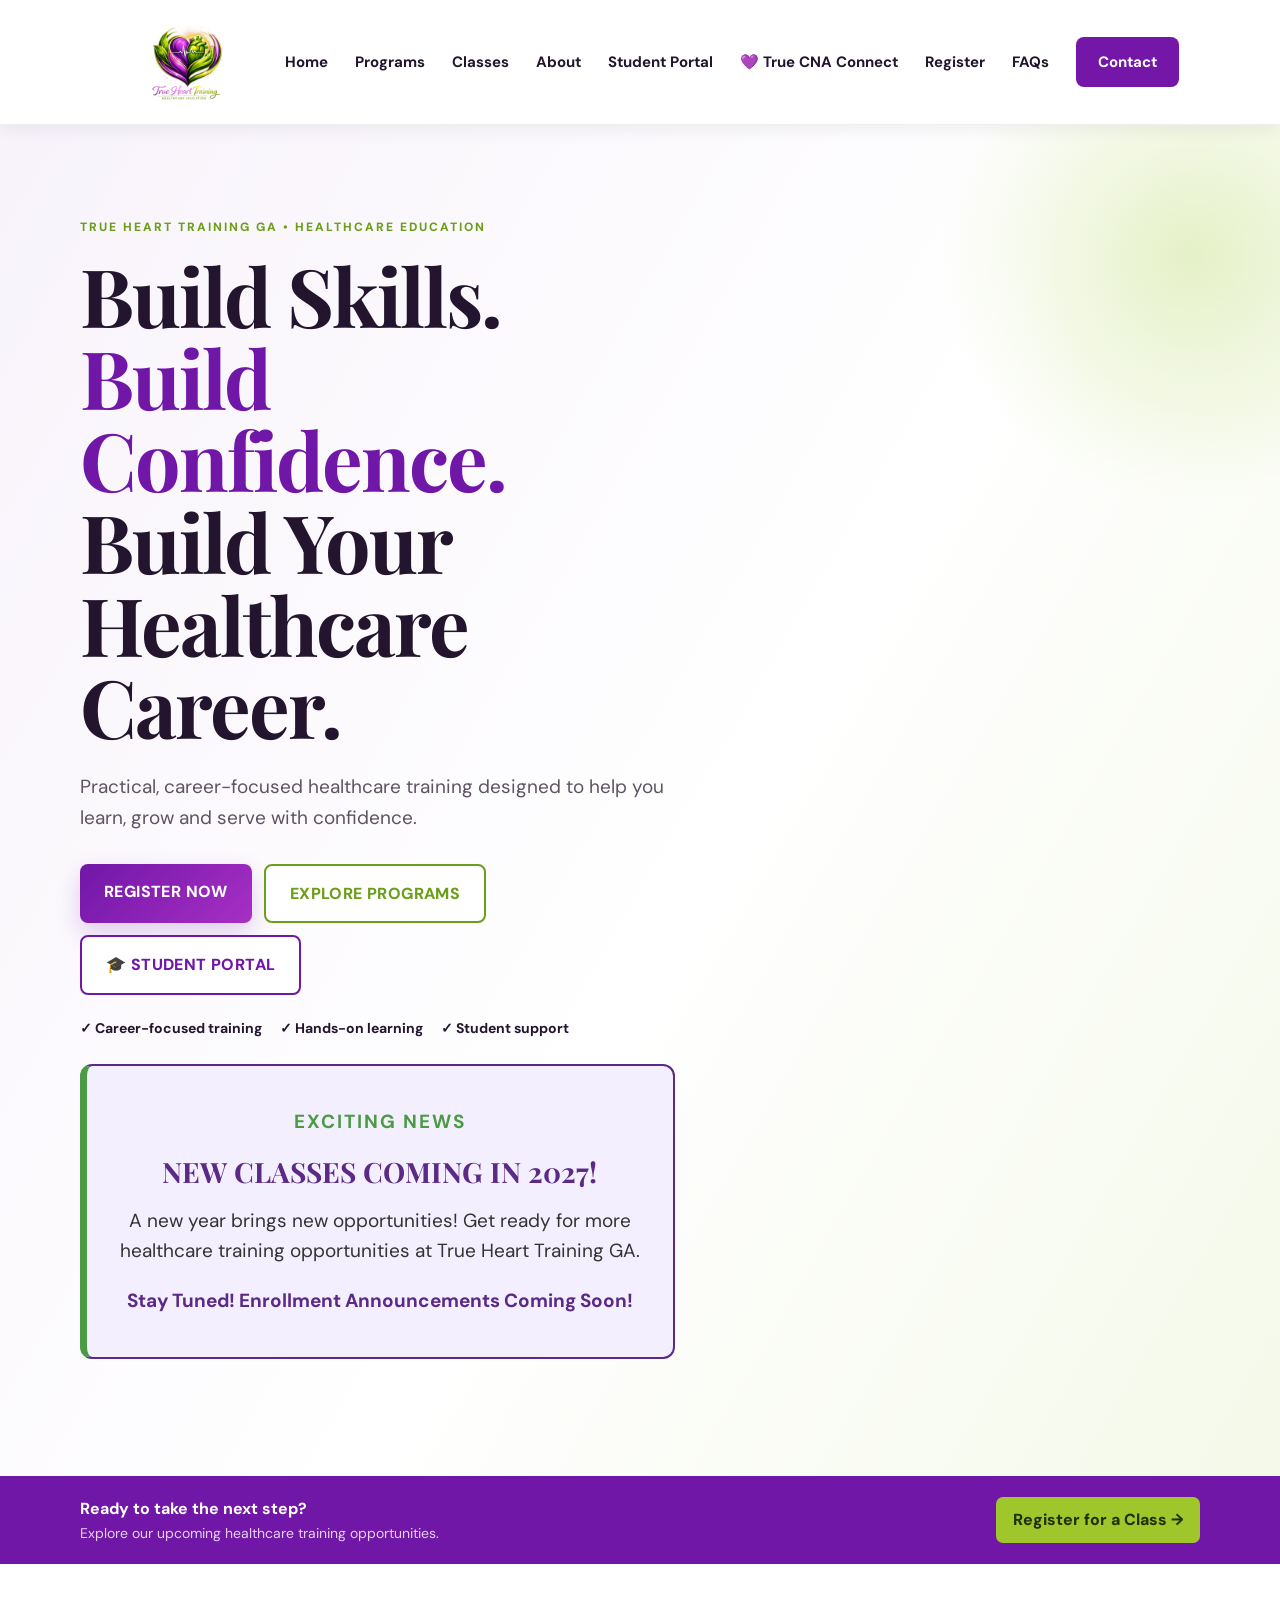
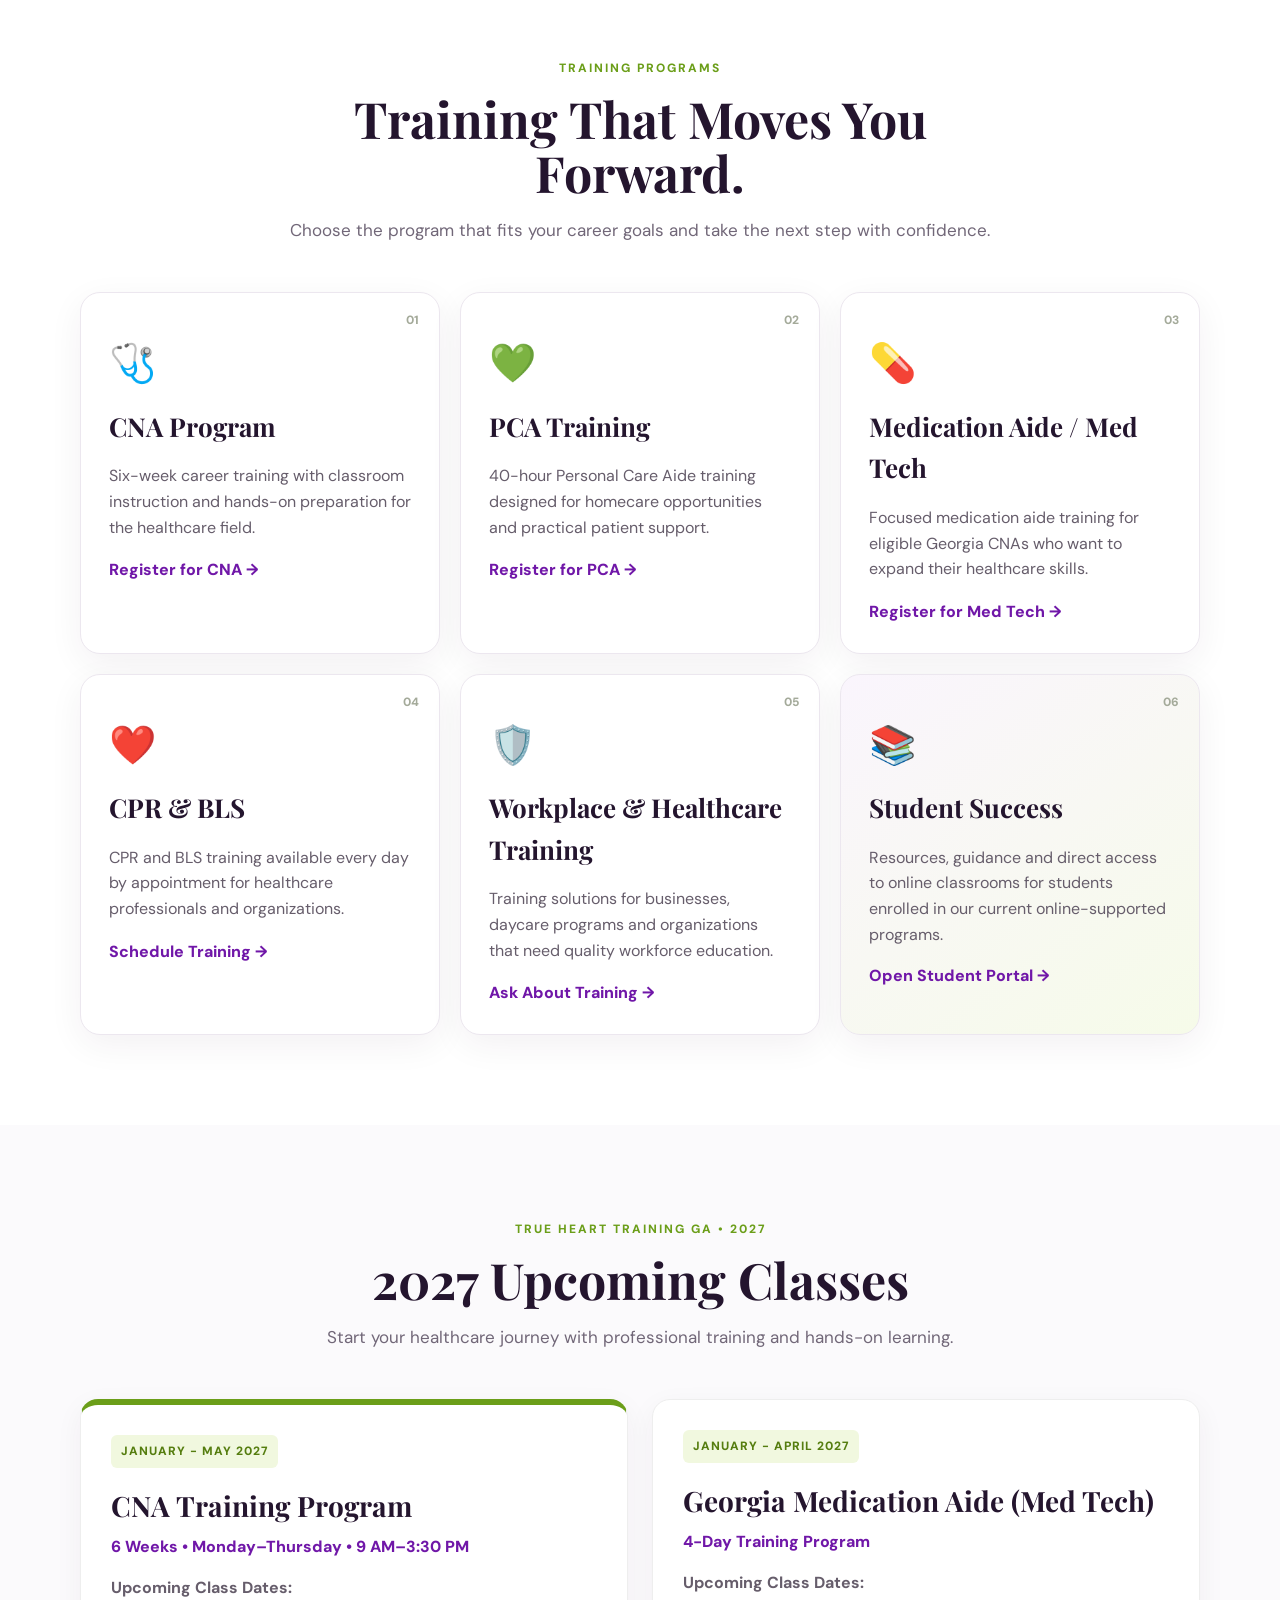
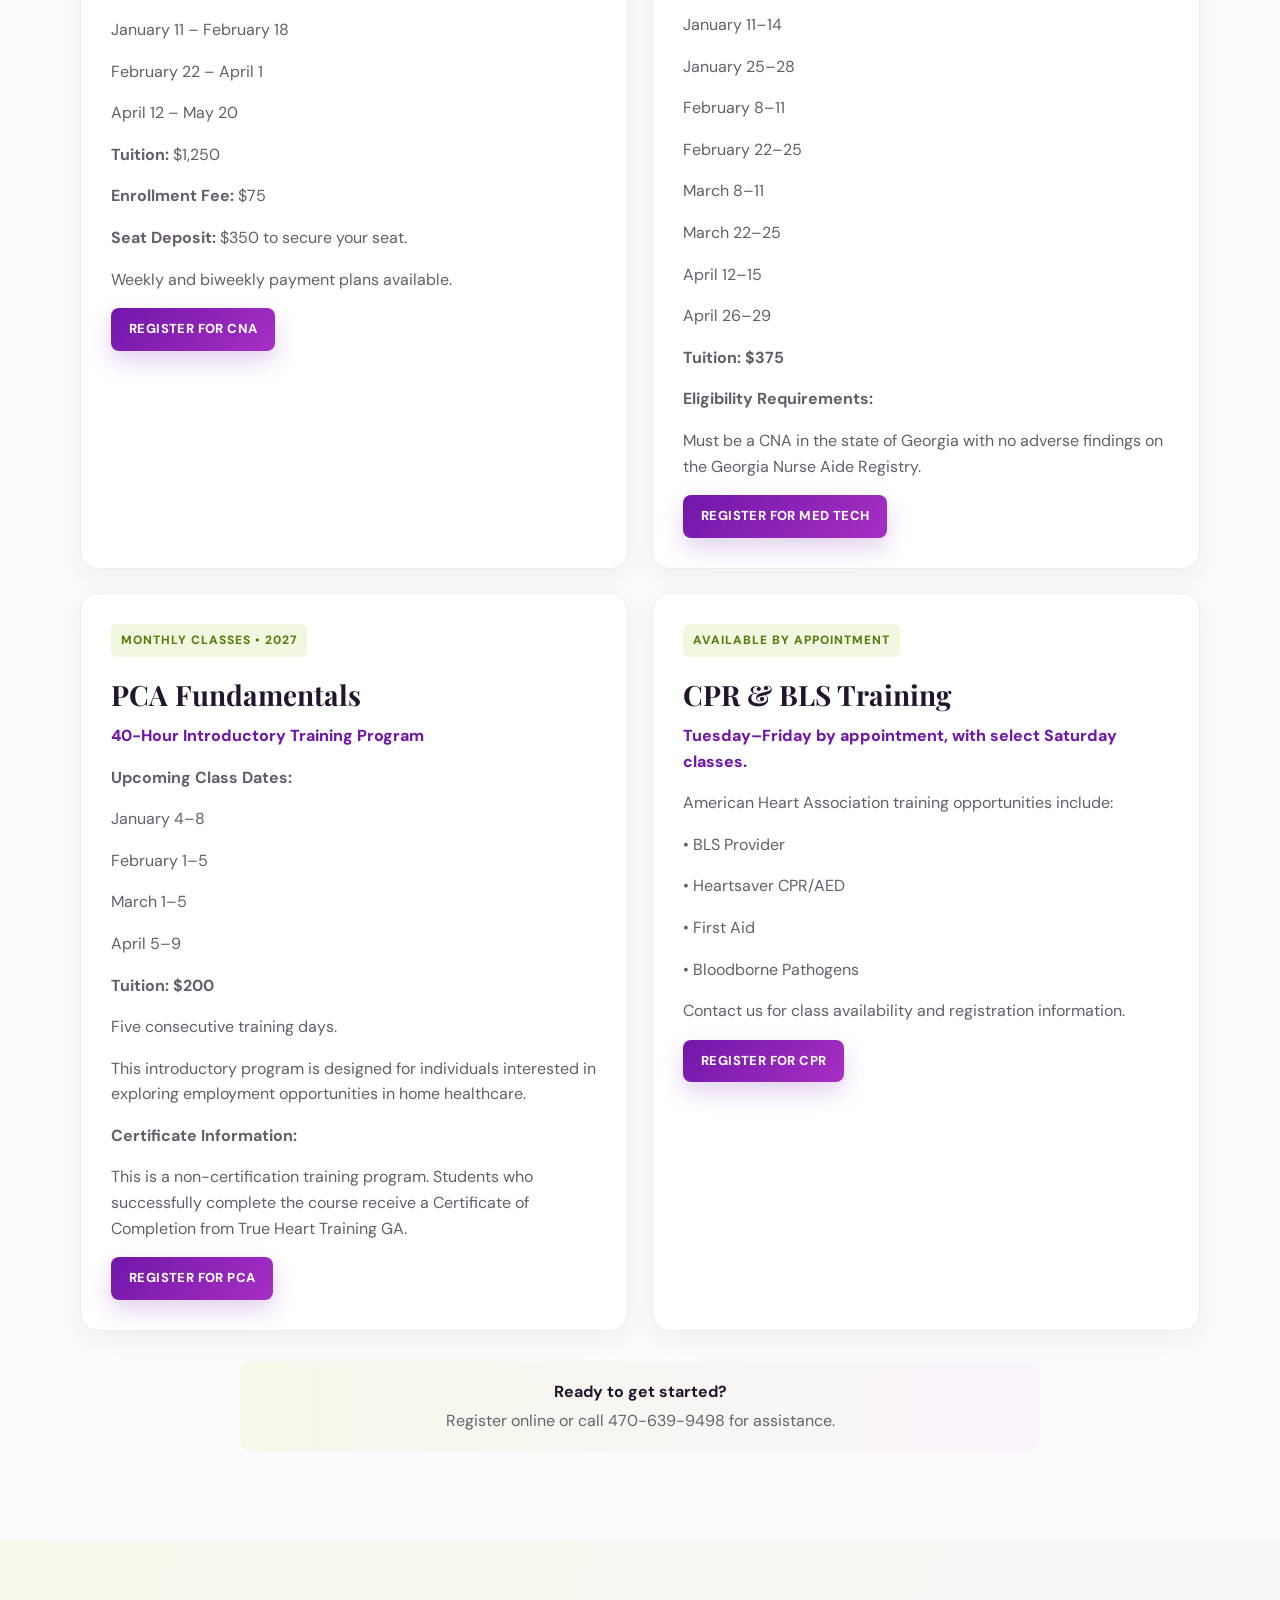
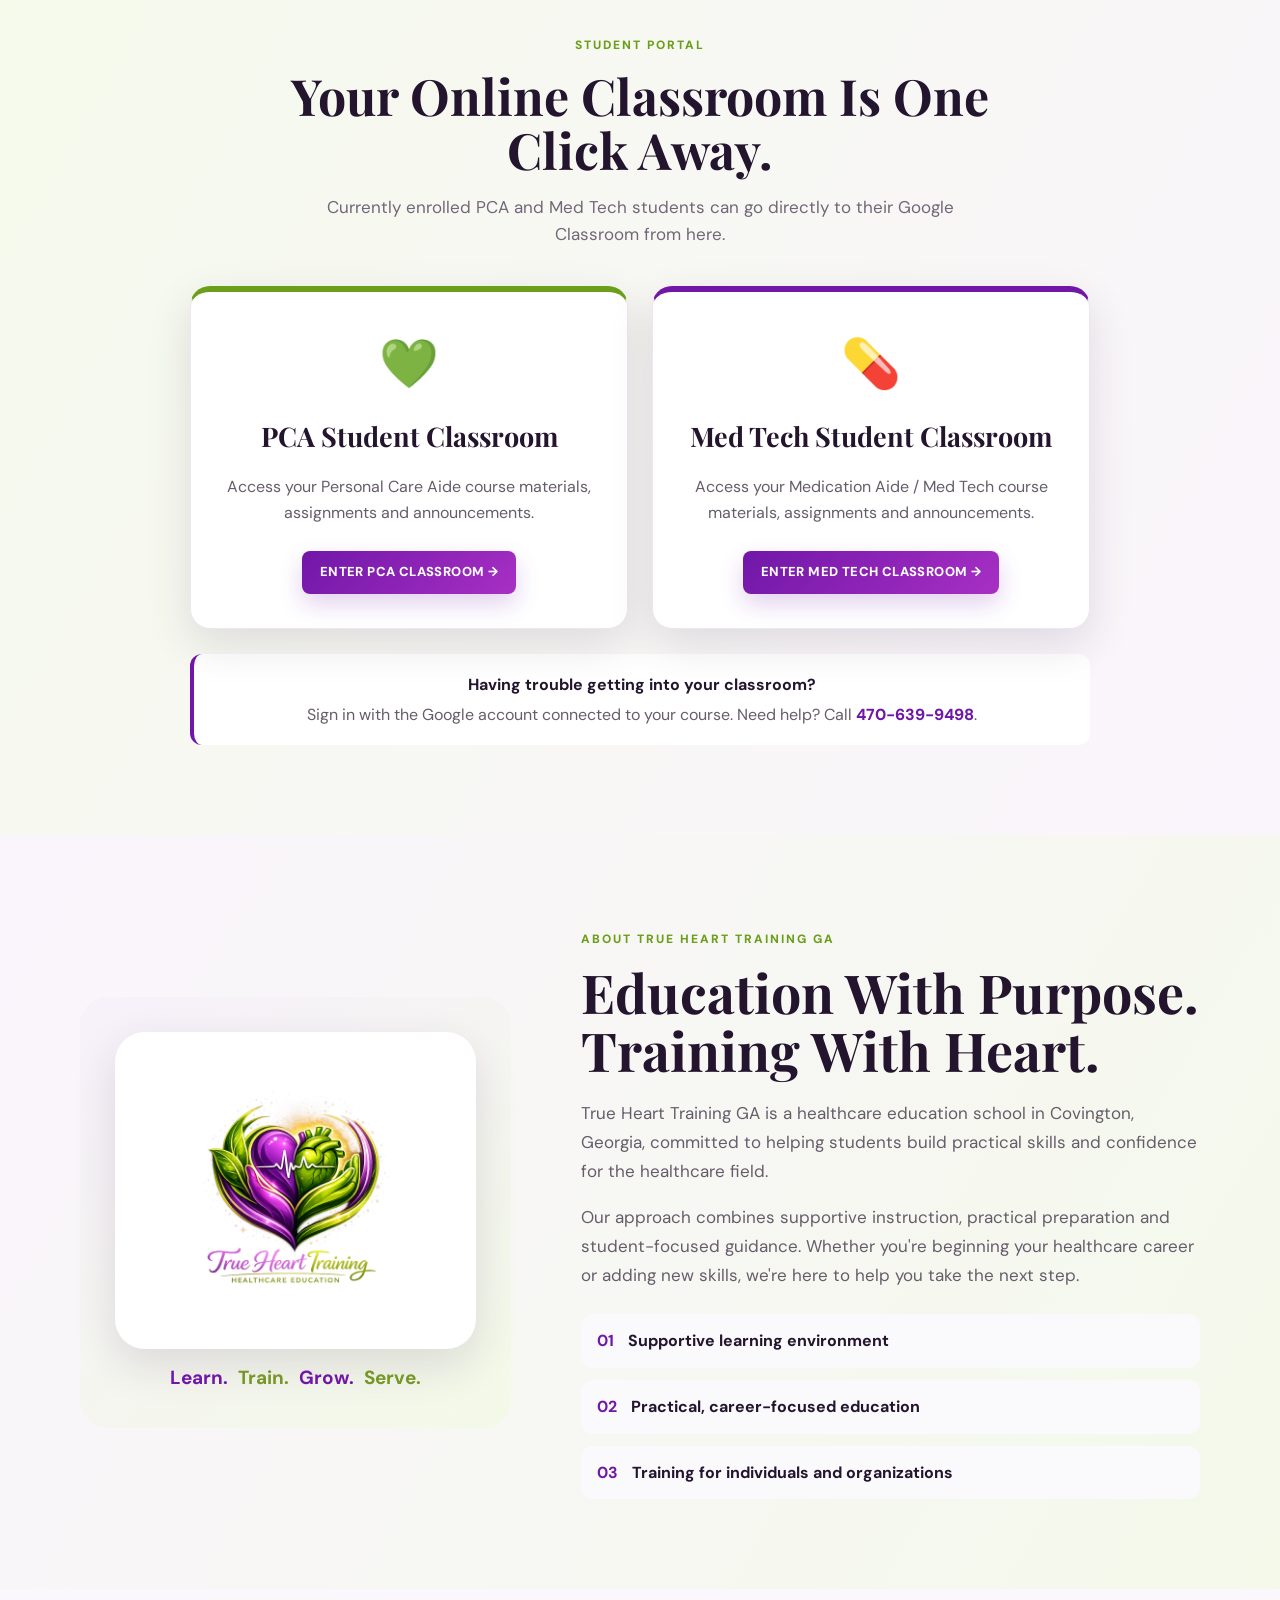
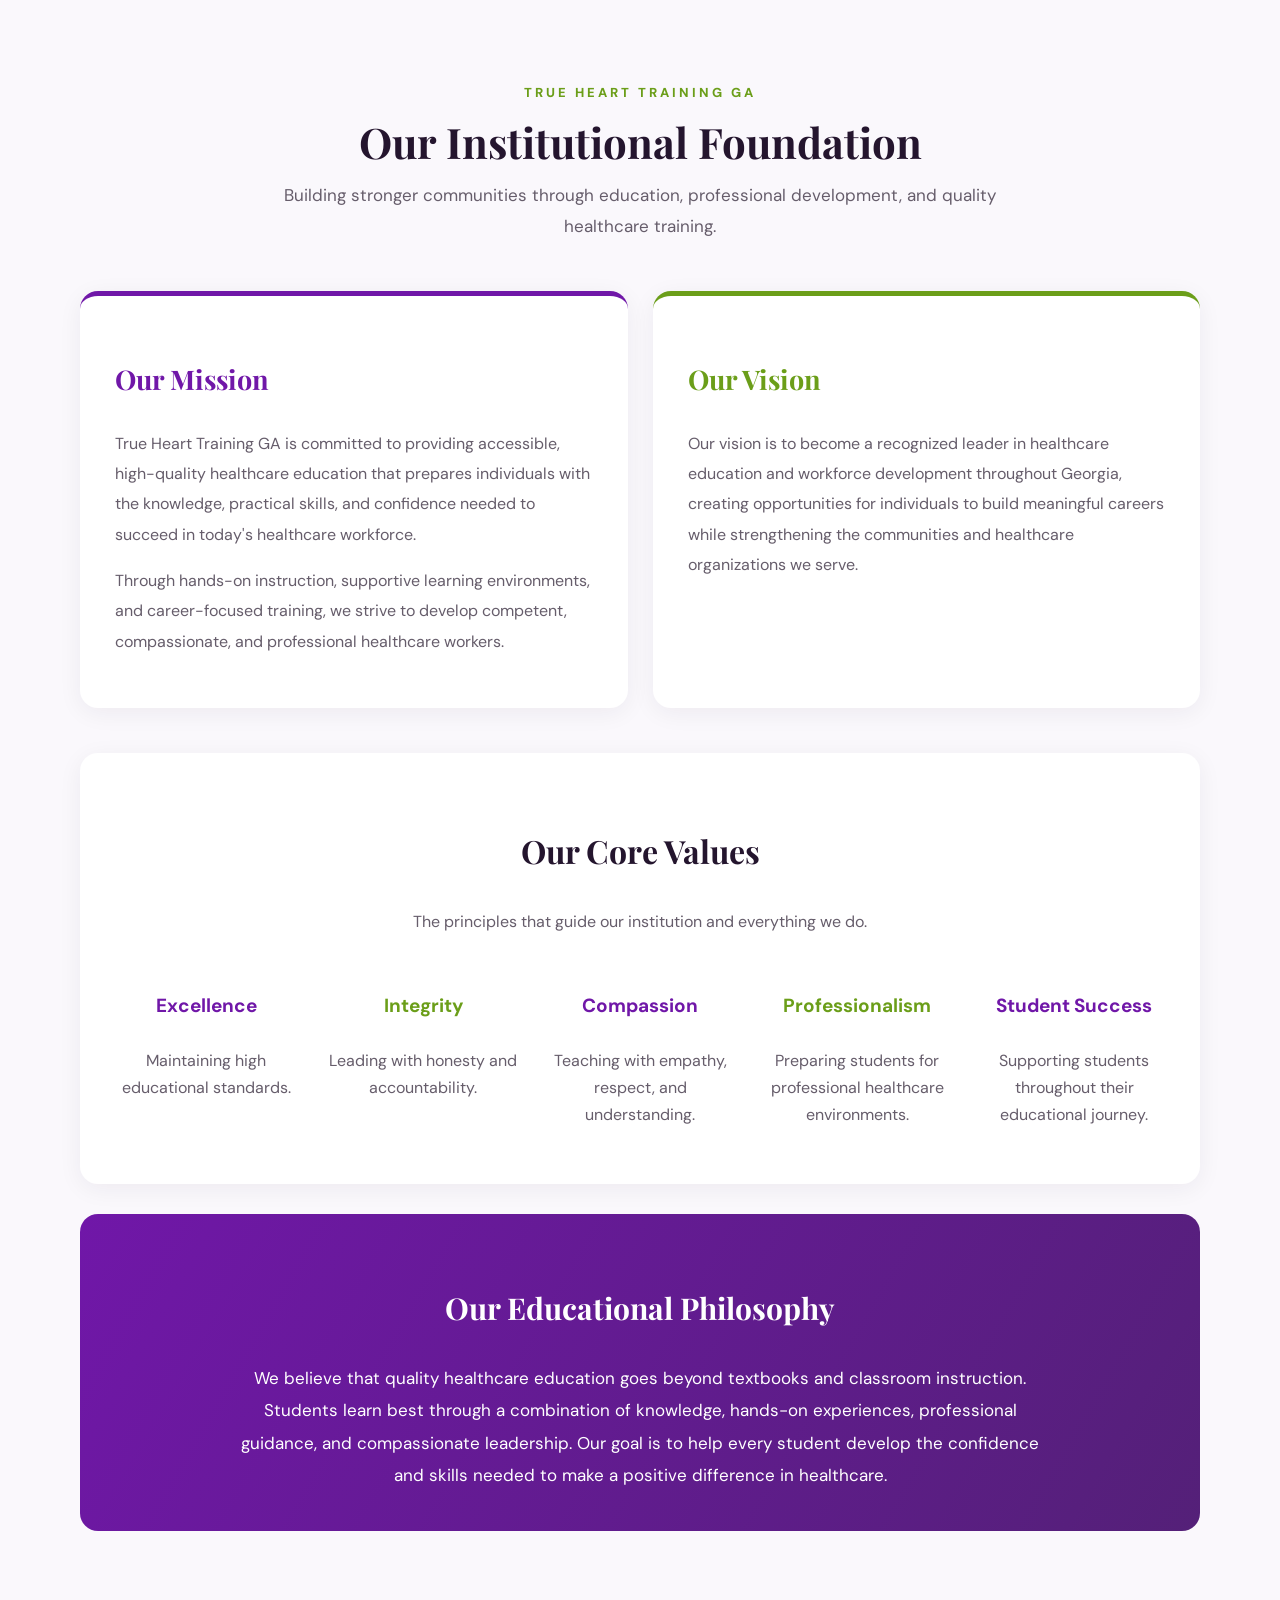
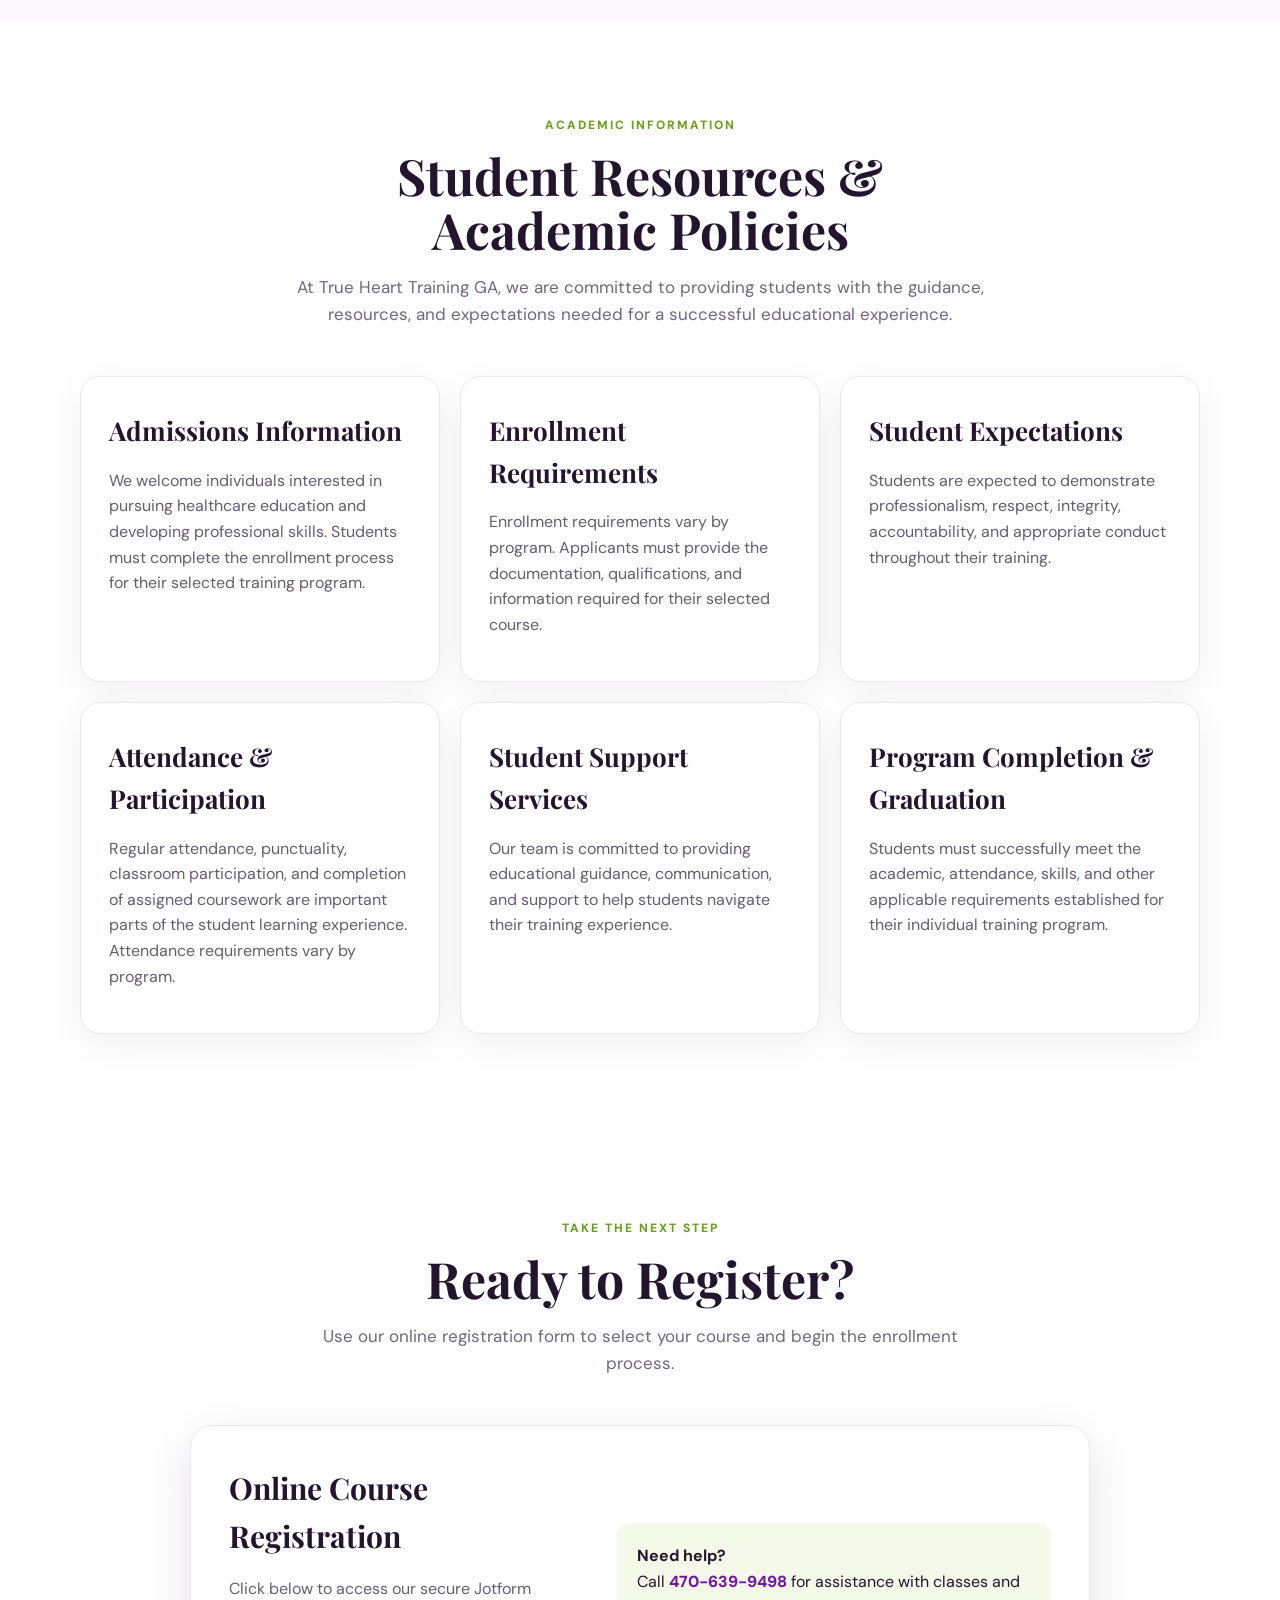
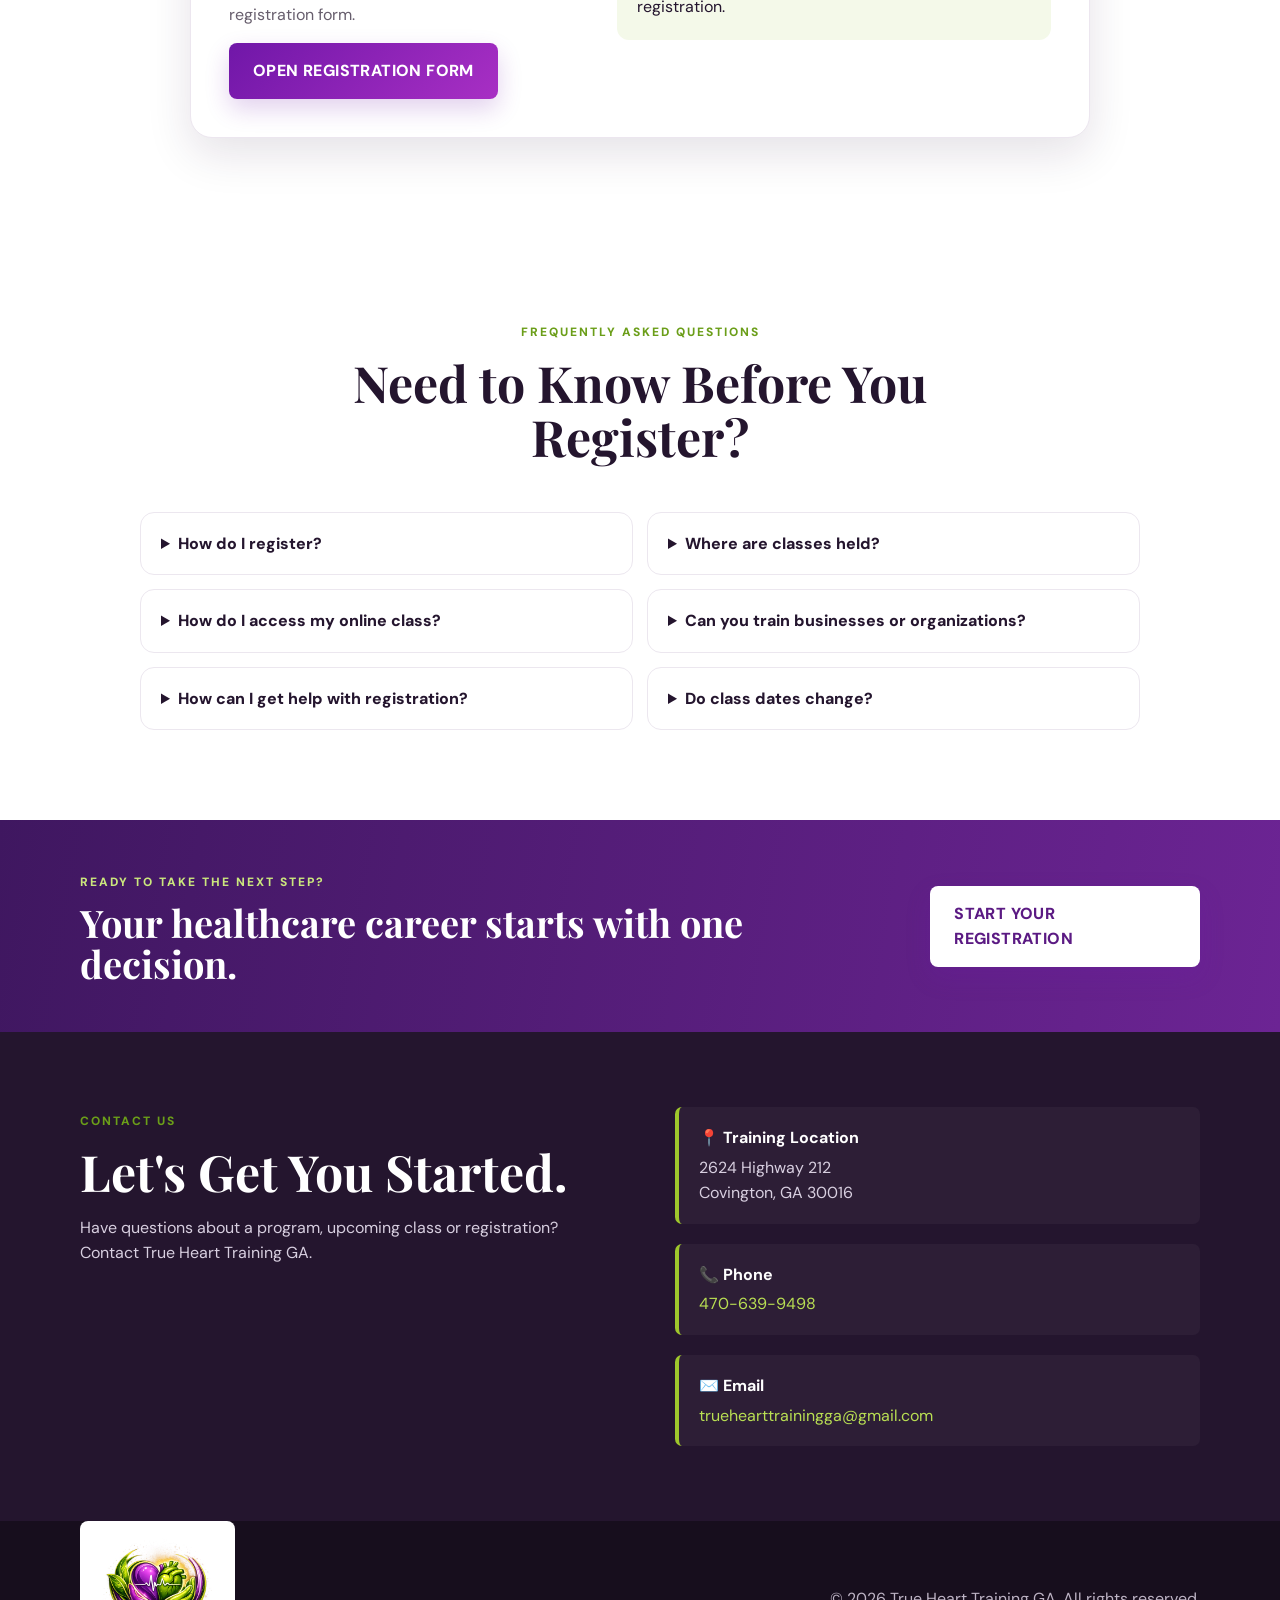
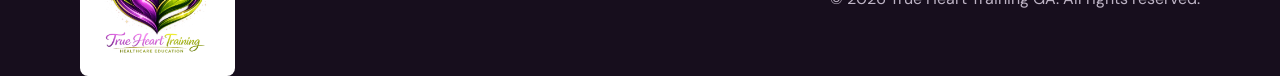
==== index.html @ c14360c9 "Add academic information section to index.html Added an academic information section with student re" ====
<!DOCTYPE html>
<html lang="en">
<head>
<meta charset="UTF-8">
<meta name="viewport" content="width=device-width, initial-scale=1.0">
<title>True Heart Training GA | Healthcare Education</title>
<meta name="description" content="True Heart Training GA provides healthcare education and career-focused training in Covington, Georgia.">
<link rel="stylesheet" href="style.css">
<link rel="preconnect" href="https://fonts.googleapis.com"><link rel="preconnect" href="https://fonts.gstatic.com" crossorigin><link href="https://fonts.googleapis.com/css2?family=DM+Sans:wght@400;500;600;700&family=Playfair+Display:wght@600;700&display=swap" rel="stylesheet">
</head>
<body>
<header class="header">
  <div class="container nav">
    <a href="#home" class="brand"><img src="logo.jpeg" alt="True Heart Training Healthcare Education logo"></a>
    <button class="menu" onclick="document.querySelector('.links').classList.toggle('open')">☰</button>
    <nav class="links">
      <a href="#home">Home</a>
      <a href="#programs">Programs</a>
      <a href="#upcoming">Classes</a>
      <a href="#about">About</a>
      <a href="student-portal.html">Student Portal</a>
      <a href="true-cna-connect.html">💜 True CNA Connect</a>
      <a href="https://pci.jotform.com/form/211324174253143" target="_blank" rel="noopener">Register</a>
      <a href="#faq">FAQs</a><a href="#contact">Contact</a>
    </nav>
  </div>
</header>

<main>
<section id="home" class="hero">
  <div class="container hero-grid">
    <div class="hero-copy">
      <span class="eyebrow">TRUE HEART TRAINING GA • HEALTHCARE EDUCATION</span>
      <h1>Build Skills.<br><span>Build Confidence.</span><br>Build Your Healthcare Career.</h1>
      <p class="hero-lead">Practical, career-focused healthcare training designed to help you learn, grow and serve with confidence.</p>
      <div class="hero-actions">
        <a class="btn primary" href="https://pci.jotform.com/form/211324174253143" target="_blank" rel="noopener">REGISTER NOW</a>
        <a class="btn light" href="#programs">EXPLORE PROGRAMS</a>
        <a class="btn portal-btn" href="student-portal.html">🎓 STUDENT PORTAL</a>
      </div>
      <div class="trust-row">
        <span>✓ Career-focused training</span>
        <span>✓ Hands-on learning</span>
        <span>✓ Student support</span>
      </div>
      <div style="background:#f3efff; border:2px solid #5b2a86; border-left:7px solid #4b9b45; border-radius:12px; padding:22px; margin:25px 0; text-align:center;">
  <p style="color:#4b9b45; font-weight:bold; letter-spacing:2px;">EXCITING NEWS</p>
  <h2 style="color:#5b2a86; font-size:28px; margin:10px 0;">NEW CLASSES COMING IN 2027!</h2>
  <p style="color:#333; line-height:1.6;">A new year brings new opportunities! Get ready for more healthcare training opportunities at True Heart Training GA.</p>
  <p style="color:#5b2a86; font-weight:bold;">Stay Tuned! Enrollment Announcements Coming Soon!</p>
</div>
    </div>
    
  </div>
</section>

<section class="announcement">
  <div class="container announcement-inner">
    <div><strong>Ready to take the next step?</strong><span>Explore our upcoming healthcare training opportunities.</span></div>
    <a href="https://pci.jotform.com/form/211324174253143" target="_blank" rel="noopener">Register for a Class →</a>
  </div>
</section>

<section id="programs" class="section programs">
  <div class="container">
    <div class="section-heading">
      <span class="eyebrow">TRAINING PROGRAMS</span>
      <h2>Training That Moves You Forward.</h2>
      <p>Choose the program that fits your career goals and take the next step with confidence.</p>
    </div>
    <div class="program-grid">
      <article class="program-card">
        <span class="program-number">01</span><div class="program-icon">🩺</div>
        <h3>CNA Program</h3>
        <p>Six-week career training with classroom instruction and hands-on preparation for the healthcare field.</p>
        <a href="https://pci.jotform.com/form/261325414652048" target="_blank" rel="noopener">Register for CNA →</a>
      </article>
      <article class="program-card">
        <span class="program-number">02</span><div class="program-icon">💚</div>
        <h3>PCA Training</h3>
        <p>40-hour Personal Care Aide training designed for homecare opportunities and practical patient support.</p>
        <a href="https://pci.jotform.com/form/211324174253143" target="_blank" rel="noopener">Register for PCA →</a>
      </article>
      <article class="program-card">
        <span class="program-number">03</span><div class="program-icon">💊</div>
        <h3>Medication Aide / Med Tech</h3>
        <p>Focused medication aide training for eligible Georgia CNAs who want to expand their healthcare skills.</p>
        <a href="https://pci.jotform.com/form/211324174253143" target="_blank" rel="noopener">Register for Med Tech →</a>
      </article>
      <article class="program-card">
        <span class="program-number">04</span><div class="program-icon">❤️</div>
        <h3>CPR & BLS</h3>
        <p>CPR and BLS training available every day by appointment for healthcare professionals and organizations.</p>
        <a href="https://pci.jotform.com/form/211324174253143" target="_blank" rel="noopener">Schedule Training →</a>
      </article>
      <article class="program-card">
        <span class="program-number">05</span><div class="program-icon">🛡️</div>
        <h3>Workplace & Healthcare Training</h3>
        <p>Training solutions for businesses, daycare programs and organizations that need quality workforce education.</p>
        <a href="https://pci.jotform.com/form/211324174253143" target="_blank" rel="noopener">Ask About Training →</a>
      </article>
      <article class="program-card program-card-highlight">
        <span class="program-number">06</span><div class="program-icon">📚</div>
        <h3>Student Success</h3>
        <p>Resources, guidance and direct access to online classrooms for students enrolled in our current online-supported programs.</p>
        <a href="student-portal.html">Open Student Portal →</a>
      </article>
    </div>
  </div>
</section>

<section id="upcoming" class="section upcoming">
  <div class="container">

    <div class="section-heading">
      <span class="eyebrow">TRUE HEART TRAINING GA • 2027</span>
      <h2>2027 Upcoming Classes</h2>
      <p>Start your healthcare journey with professional training and hands-on learning.</p>
    </div>

    <div class="class-grid">

      <!-- CNA PROGRAM -->
      <article class="class-card featured">
        <span class="date-badge">JANUARY - MAY 2027</span>
        <h3>CNA Training Program</h3>
        <p class="schedule">6 Weeks • Monday–Thursday • 9 AM–3:30 PM</p>

        <p><strong>Upcoming Class Dates:</strong></p>
        <p>January 11 – February 18</p>
        <p>February 22 – April 1</p>
        <p>April 12 – May 20</p>

        <p><strong>Tuition:</strong> $1,250</p>
        <p><strong>Enrollment Fee:</strong> $75</p>
        <p><strong>Seat Deposit:</strong> $350 to secure your seat.</p>
        <p>Weekly and biweekly payment plans available.</p>

        <a class="btn primary small"
        href="https://pci.jotform.com/form/261325414652048"
        target="_blank" rel="noopener">REGISTER FOR CNA</a>
      </article>

      <!-- MED TECH -->
      <article class="class-card">
        <span class="date-badge">JANUARY - APRIL 2027</span>
        <h3>Georgia Medication Aide (Med Tech)</h3>
        <p class="schedule">4-Day Training Program</p>

        <p><strong>Upcoming Class Dates:</strong></p>
        <p>January 11–14</p>
        <p>January 25–28</p>
        <p>February 8–11</p>
        <p>February 22–25</p>
        <p>March 8–11</p>
        <p>March 22–25</p>
        <p>April 12–15</p>
        <p>April 26–29</p>

        <p><strong>Tuition: $375</strong></p>
        <p><strong>Eligibility Requirements:</strong></p>
        <p>Must be a CNA in the state of Georgia with no adverse findings on the Georgia Nurse Aide Registry.</p>

        <a class="btn primary small"
        href="https://pci.jotform.com/form/211324174253143"
        target="_blank" rel="noopener">REGISTER FOR MED TECH</a>
      </article>

      <!-- PCA FUNDAMENTALS -->
      <article class="class-card">
        <span class="date-badge">MONTHLY CLASSES • 2027</span>
        <h3>PCA Fundamentals</h3>
        <p class="schedule">40-Hour Introductory Training Program</p>

        <p><strong>Upcoming Class Dates:</strong></p>
        <p>January 4–8</p>
        <p>February 1–5</p>
        <p>March 1–5</p>
        <p>April 5–9</p>

        <p><strong>Tuition: $200</strong></p>
        <p>Five consecutive training days.</p>

        <p>This introductory program is designed for individuals interested in exploring employment opportunities in home healthcare.</p>

        <p><strong>Certificate Information:</strong></p>
        <p>This is a non-certification training program. Students who successfully complete the course receive a Certificate of Completion from True Heart Training GA.</p>

        <a class="btn primary small"
        href="https://pci.jotform.com/form/211324174253143"
        target="_blank" rel="noopener">REGISTER FOR PCA</a>
      </article>

      <!-- CPR / BLS -->
      <article class="class-card">
        <span class="date-badge">AVAILABLE BY APPOINTMENT</span>
        <h3>CPR & BLS Training</h3>

        <p class="schedule">Tuesday–Friday by appointment, with select Saturday classes.</p>

        <p>American Heart Association training opportunities include:</p>
        <p>• BLS Provider</p>
        <p>• Heartsaver CPR/AED</p>
        <p>• First Aid</p>
        <p>• Bloodborne Pathogens</p>

        <p>Contact us for class availability and registration information.</p>

        <a class="btn primary small"
        href="https://pci.jotform.com/form/261325414652048"
        target="_blank" rel="noopener">REGISTER FOR CPR</a>
      </article>

    </div>

    <div class="class-note">
      <strong>Ready to get started?</strong>
      <span>Register online or call 470-639-9498 for assistance.</span>
    </div>

  </div>
</section>


<section id="student-portal" class="portal-section">
  <div class="container">
    <div class="section-heading">
      <span class="eyebrow">STUDENT PORTAL</span>
      <h2>Your Online Classroom Is One Click Away.</h2>
      <p>Currently enrolled PCA and Med Tech students can go directly to their Google Classroom from here.</p>
    </div>
    <div class="portal-grid">
      <article class="portal-card">
        <div class="portal-icon">💚</div>
        <h3>PCA Student Classroom</h3>
        <p>Access your Personal Care Aide course materials, assignments and announcements.</p>
        <a class="btn primary small" href="https://classroom.google.com/c/Nzg4NzUyNjM2OTY3?cjc=h2fzp3mz" target="_blank" rel="noopener">ENTER PCA CLASSROOM →</a>
      </article>
      <article class="portal-card">
        <div class="portal-icon">💊</div>
        <h3>Med Tech Student Classroom</h3>
        <p>Access your Medication Aide / Med Tech course materials, assignments and announcements.</p>
        <a class="btn primary small" href="https://classroom.google.com/c/Nzg4NTg4ODM2NjQz?cjc=knlgw3r4" target="_blank" rel="noopener">ENTER MED TECH CLASSROOM →</a>
      </article>
    </div>
    <div class="portal-help">
      <strong>Having trouble getting into your classroom?</strong>
      <span>Sign in with the Google account connected to your course. Need help? Call <a href="tel:14706399498">470-639-9498</a>.</span>
    </div>
  </div>
</section>

<section id="about" class="section about">
  <div class="container about-grid">
    <div class="about-visual">
      <div class="about-logo"><img src="logo.jpeg" alt="True Heart Training GA"></div>
      <div class="about-stat"><strong>Learn.</strong><span>Train.</span><strong>Grow.</strong><span>Serve.</span></div>
    </div>
    <div class="about-copy">
      <span class="eyebrow">ABOUT TRUE HEART TRAINING GA</span>
      <h2>Education With Purpose. Training With Heart.</h2>
      <p>True Heart Training GA is a healthcare education school in Covington, Georgia, committed to helping students build practical skills and confidence for the healthcare field.</p>
      <p>Our approach combines supportive instruction, practical preparation and student-focused guidance. Whether you're beginning your healthcare career or adding new skills, we're here to help you take the next step.</p>
      <div class="about-points">
        <div><strong>01</strong><span>Supportive learning environment</span></div>
        <div><strong>02</strong><span>Practical, career-focused education</span></div>
        <div><strong>03</strong><span>Training for individuals and organizations</span></div>
      </div>
    </div>
  </div>
</section>
<!-- INSTITUTIONAL MISSION, VISION & VALUES -->

<section id="institution" style="padding:90px 20px;background:#faf8fc;">

  <div class="container" style="max-width:1150px;margin:auto;">

    <div style="text-align:center;margin-bottom:50px;">

      <span style="color:#6b9e19;font-weight:800;letter-spacing:3px;font-size:13px;">
        TRUE HEART TRAINING GA
      </span>

      <h2 style="font-family:'Playfair Display',Georgia,serif;color:#24152e;font-size:42px;margin:15px 0;">
        Our Institutional Foundation
      </h2>

      <p style="color:#665d6b;font-size:17px;max-width:750px;margin:auto;line-height:1.8;">
        Building stronger communities through education, professional development,
        and quality healthcare training.
      </p>

    </div>

    <div style="display:grid;grid-template-columns:repeat(auto-fit,minmax(280px,1fr));gap:25px;">

      <!-- MISSION -->

      <div style="background:white;padding:35px;border-radius:18px;border-top:5px solid #7017a8;box-shadow:0 5px 25px rgba(36,21,46,.06);">

        <h3 style="color:#7017a8;font-family:'Playfair Display',Georgia,serif;font-size:27px;">
          Our Mission
        </h3>

        <p style="color:#665d6b;line-height:1.9;font-size:16px;">
          True Heart Training GA is committed to providing accessible,
          high-quality healthcare education that prepares individuals
          with the knowledge, practical skills, and confidence needed
          to succeed in today's healthcare workforce.
        </p>

        <p style="color:#665d6b;line-height:1.9;font-size:16px;">
          Through hands-on instruction, supportive learning environments,
          and career-focused training, we strive to develop competent,
          compassionate, and professional healthcare workers.
        </p>

      </div>

      <!-- VISION -->

      <div style="background:white;padding:35px;border-radius:18px;border-top:5px solid #6b9e19;box-shadow:0 5px 25px rgba(36,21,46,.06);">

        <h3 style="color:#6b9e19;font-family:'Playfair Display',Georgia,serif;font-size:27px;">
          Our Vision
        </h3>

        <p style="color:#665d6b;line-height:1.9;font-size:16px;">
          Our vision is to become a recognized leader in healthcare
          education and workforce development throughout Georgia,
          creating opportunities for individuals to build meaningful
          careers while strengthening the communities and healthcare
          organizations we serve.
        </p>

      </div>

    </div>

    <!-- CORE VALUES -->

    <div style="margin-top:45px;background:white;padding:40px 30px;border-radius:18px;box-shadow:0 5px 25px rgba(36,21,46,.06);">

      <div style="text-align:center;margin-bottom:30px;">

        <h3 style="font-family:'Playfair Display',Georgia,serif;color:#24152e;font-size:32px;">
          Our Core Values
        </h3>

        <p style="color:#665d6b;line-height:1.7;">
          The principles that guide our institution and everything we do.
        </p>

      </div>

      <div style="display:grid;grid-template-columns:repeat(auto-fit,minmax(170px,1fr));gap:25px;text-align:center;">

        <div>
          <h4 style="color:#7017a8;font-size:19px;">Excellence</h4>
          <p style="color:#665d6b;line-height:1.7;">Maintaining high educational standards.</p>
        </div>

        <div>
          <h4 style="color:#6b9e19;font-size:19px;">Integrity</h4>
          <p style="color:#665d6b;line-height:1.7;">Leading with honesty and accountability.</p>
        </div>

        <div>
          <h4 style="color:#7017a8;font-size:19px;">Compassion</h4>
          <p style="color:#665d6b;line-height:1.7;">Teaching with empathy, respect, and understanding.</p>
        </div>

        <div>
          <h4 style="color:#6b9e19;font-size:19px;">Professionalism</h4>
          <p style="color:#665d6b;line-height:1.7;">Preparing students for professional healthcare environments.</p>
        </div>

        <div>
          <h4 style="color:#7017a8;font-size:19px;">Student Success</h4>
          <p style="color:#665d6b;line-height:1.7;">Supporting students throughout their educational journey.</p>
        </div>

      </div>

    </div>

    <!-- EDUCATIONAL PHILOSOPHY -->

    <div style="margin-top:30px;background:linear-gradient(120deg,#7017a8,#542078);padding:40px;border-radius:18px;color:white;text-align:center;">

      <h3 style="font-family:'Playfair Display',Georgia,serif;font-size:30px;">
        Our Educational Philosophy
      </h3>

      <p style="max-width:800px;margin:15px auto 0;line-height:1.9;font-size:17px;color:#ffffff;">
        We believe that quality healthcare education goes beyond
        textbooks and classroom instruction. Students learn best
        through a combination of knowledge, hands-on experiences,
        professional guidance, and compassionate leadership.
        Our goal is to help every student develop the confidence
        and skills needed to make a positive difference in healthcare.
      </p>

    </div>

  </div>

</section>

<!-- END INSTITUTIONAL SECTION -->
  <!-- ACADEMIC INFORMATION SECTION -->
<section id="academics" class="section academics">
    <div class="container">

        <div class="section-heading">
            <span class="eyebrow">ACADEMIC INFORMATION</span>
            <h2>Student Resources & Academic Policies</h2>
            <p>
                At True Heart Training GA, we are committed to providing
                students with the guidance, resources, and expectations
                needed for a successful educational experience.
            </p>
        </div>

        <div class="program-grid">

            <article class="program-card">
                <h3>Admissions Information</h3>
                <p>
                    We welcome individuals interested in pursuing
                    healthcare education and developing professional skills.
                    Students must complete the enrollment process for
                    their selected training program.
                </p>
            </article>

            <article class="program-card">
                <h3>Enrollment Requirements</h3>
                <p>
                    Enrollment requirements vary by program.
                    Applicants must provide the documentation,
                    qualifications, and information required
                    for their selected course.
                </p>
            </article>

            <article class="program-card">
                <h3>Student Expectations</h3>
                <p>
                    Students are expected to demonstrate professionalism,
                    respect, integrity, accountability, and appropriate
                    conduct throughout their training.
                </p>
            </article>

            <article class="program-card">
                <h3>Attendance & Participation</h3>
                <p>
                    Regular attendance, punctuality, classroom participation,
                    and completion of assigned coursework are important
                    parts of the student learning experience.
                    Attendance requirements vary by program.
                </p>
            </article>

            <article class="program-card">
                <h3>Student Support Services</h3>
                <p>
                    Our team is committed to providing educational guidance,
                    communication, and support to help students navigate
                    their training experience.
                </p>
            </article>

            <article class="program-card">
                <h3>Program Completion & Graduation</h3>
                <p>
                    Students must successfully meet the academic,
                    attendance, skills, and other applicable requirements
                    established for their individual training program.
                </p>
            </article>

        </div>
    </div>
</section>
<!-- END ACADEMIC INFORMATION SECTION -->
<section id="register" class="register">
  <div class="container">
    <div class="section-heading">
      <span class="eyebrow">TAKE THE NEXT STEP</span>
      <h2>Ready to Register?</h2>
      <p>Use our online registration form to select your course and begin the enrollment process.</p>
    </div>
    <div class="register-box">
      <div>
        <h3>Online Course Registration</h3>
        <p>Click below to access our secure Jotform registration form.</p>
        <a class="btn primary" href="https://pci.jotform.com/form/211324174253143" target="_blank" rel="noopener">OPEN REGISTRATION FORM</a>
      </div>
      <div class="register-note"><strong>Need help?</strong><br>Call <a href="tel:14706399498">470-639-9498</a> for assistance with classes and registration.</div>
    </div>
  </div>
</section>

<section id="faq" class="section faq">
  <div class="container">
    <div class="section-heading">
      <span class="eyebrow">FREQUENTLY ASKED QUESTIONS</span>
      <h2>Need to Know Before You Register?</h2>
    </div>
    <div class="faq-grid">
      <details><summary>How do I register?</summary><p>Click any Register Now button to open our online registration form. Complete the form and follow the enrollment instructions.</p></details>
      <details><summary>Where are classes held?</summary><p>True Heart Training GA is located at 2624 Highway 212, Covington, Georgia 30016.</p></details>
      <details><summary>How do I access my online class?</summary><p>PCA and Med Tech students can use the Student Portal to go directly to their Google Classroom.</p></details>
      <details><summary>Can you train businesses or organizations?</summary><p>Yes. We provide CPR/BLS and other training solutions for businesses, daycare programs and organizations.</p></details>
      <details><summary>How can I get help with registration?</summary><p>Call 470-639-9498 or email truehearttrainingga@gmail.com for enrollment assistance.</p></details>
      <details><summary>Do class dates change?</summary><p>Class schedules can change as enrollment periods are updated. Check the Upcoming Classes section for the latest dates.</p></details>
    </div>
  </div>
</section>

<section class="cta-band">
  <div class="container cta-inner">
    <div><span class="eyebrow">READY TO TAKE THE NEXT STEP?</span><h2>Your healthcare career starts with one decision.</h2></div>
    <a class="btn primary" href="{jotform}" target="_blank" rel="noopener">START YOUR REGISTRATION</a>
  </div>
</section>

<section id="contact" class="contact">
  <div class="container contact-grid">
    <div>
      <span class="eyebrow">CONTACT US</span>
      <h2>Let's Get You Started.</h2>
      <p>Have questions about a program, upcoming class or registration? Contact True Heart Training GA.</p>
    </div>
    <div class="contact-details">
      <div><strong>📍 Training Location</strong><span>2624 Highway 212<br>Covington, GA 30016</span></div>
      <div><strong>📞 Phone</strong><span><a href="tel:14706399498">470-639-9498</a></span></div>
      <div><strong>✉️ Email</strong><span><a href="mailto:truehearttrainingga@gmail.com">truehearttrainingga@gmail.com</a></span></div>
    </div>
  </div>
</section>
</main>

<footer>
  <div class="container footer-inner">
    <img src="logo.jpeg" alt="True Heart Training GA">
    <p>© 2026 True Heart Training GA. All rights reserved.</p>
  </div>
</footer>
<script>
document.querySelectorAll('.links a').forEach(a => a.addEventListener('click', () => document.querySelector('.links').classList.remove('open')));
</script>
</body>
</html>
---- style.css ----
@import url('https://fonts.googleapis.com/css2?family=DM+Sans:wght@400;500;600;700&family=Playfair+Display:wght@600;700&display=swap');
:root{--purple:#7017a8;--purple2:#a82fc4;--green:#6b9e19;--lime:#9fc72c;--dark:#24152e;--light:#faf9fc;--white:#fff;--shadow:0 16px 45px rgba(45,20,60,.12)}
*{box-sizing:border-box}html{scroll-behavior:smooth}body{margin:0;font-family:"DM Sans",Arial,sans-serif;color:var(--dark);background:var(--white);line-height:1.6}a{text-decoration:none;color:inherit}.container{width:min(1120px,92%);margin:auto}.header{position:sticky;top:0;z-index:20;background:rgba(255,255,255,.96);backdrop-filter:blur(12px);border-bottom:1px solid #eee}.nav{min-height:84px;display:flex;align-items:center;justify-content:space-between}.brand img{width:210px;display:block}.links{display:flex;gap:28px;align-items:center;font-weight:600}.links a:hover{color:var(--purple)}.menu{display:none;border:0;background:none;font-size:28px;color:var(--purple)}
.hero{position:relative;overflow:hidden;min-height:620px;background:linear-gradient(120deg,#f8f3fb 0%,#fff 55%,#f4f9e9 100%);display:flex;align-items:center}.hero:after{content:"";position:absolute;width:500px;height:500px;border-radius:50%;right:-160px;top:-120px;background:radial-gradient(circle,#b5d65d55 0,#b5d65d00 70%)}.hero-content{position:relative;z-index:2;display:grid;grid-template-columns:1.4fr .7fr;gap:60px;align-items:center}.eyebrow{font-size:12px;letter-spacing:2px;font-weight:800;color:var(--green)}h1,h2{font-family:"Playfair Display",Georgia,serif;line-height:1.08;margin:12px 0}h1{font-size:clamp(46px,6vw,76px)}h1 span{color:var(--purple)}h2{font-size:clamp(34px,4vw,50px)}.hero-copy p{font-size:19px;max-width:650px;color:#5e5363}.buttons{display:flex;gap:14px;margin-top:28px;flex-wrap:wrap}.btn{display:inline-block;padding:15px 24px;border-radius:8px;font-weight:800;letter-spacing:.4px}.primary{background:linear-gradient(135deg,var(--purple),var(--purple2));color:#fff;box-shadow:0 10px 25px #7017a833}.primary:hover{transform:translateY(-2px)}.light{background:#fff;border:2px solid var(--green);color:var(--green)}.hero-card{background:#fff;border-radius:28px;padding:42px 34px;text-align:center;box-shadow:var(--shadow);border-top:7px solid var(--purple)}.heart{font-size:70px;line-height:1;color:var(--purple)}.hero-card h3{font-family:"Playfair Display",Georgia,serif;font-size:26px;margin:18px 0 4px}.hero-card p{color:var(--green);font-weight:700}.mini-line{height:3px;width:60px;margin:22px auto;background:linear-gradient(90deg,var(--purple),var(--green))}
.announcement{background:var(--purple);color:#fff}.announcement-inner{display:flex;justify-content:space-between;align-items:center;padding:20px 0;gap:20px}.announcement span{display:block;opacity:.8;font-size:14px}.announcement a{background:var(--lime);color:#203000;padding:10px 17px;border-radius:7px;font-weight:800;white-space:nowrap}
.section{padding:90px 0}.section-heading{text-align:center;max-width:700px;margin:0 auto 48px}.section-heading p{color:#716778;font-size:17px}.cards{display:grid;grid-template-columns:repeat(3,1fr);gap:22px}.card{padding:30px;background:#fff;border:1px solid #eee;border-radius:18px;box-shadow:0 8px 28px #3b18400d;transition:.2s}.card:hover{transform:translateY(-5px);box-shadow:var(--shadow)}.icon{font-size:36px}.card h3{font-size:22px;margin:14px 0 7px}.card p{color:#665d6b}.card a{font-weight:800;color:var(--purple)}
.about{padding:90px 0;background:linear-gradient(120deg,#faf5fd,#f4f9ea)}.about-grid{display:grid;grid-template-columns:.8fr 1.2fr;gap:70px;align-items:center}.about-logo{background:#fff;border-radius:30px;padding:35px;box-shadow:var(--shadow);display:flex;align-items:center;justify-content:center}.about-logo img{max-width:100%}.about p{font-size:17px;color:#625969}.checks{display:grid;grid-template-columns:1fr 1fr;gap:12px;margin-top:25px;font-weight:600}.checks div{background:#fff;padding:12px;border-radius:8px;border-left:4px solid var(--green)}
.register{padding:90px 0}.register-box{max-width:900px;margin:auto;padding:38px;background:#fff;border:1px solid #ece6ef;border-radius:22px;box-shadow:var(--shadow);display:flex;justify-content:space-between;align-items:center;gap:30px}.register-box h3{font-family:"Playfair Display",Georgia,serif;font-size:30px;margin:0 0 5px}.register-box p{color:#675e6d}.register-note{background:#f4f9e9;padding:20px;border-radius:12px;min-width:250px}.register-note a{color:var(--purple);font-weight:800}
.contact{padding:75px 0;background:var(--dark);color:#fff}.contact h2{color:#fff}.contact p{color:#d8cfe0;max-width:580px}.contact-grid{display:grid;grid-template-columns:1fr 1fr;gap:70px}.contact-details{display:grid;gap:20px}.contact-details div{padding:18px 20px;border-left:4px solid var(--lime);background:#ffffff0a;border-radius:7px}.contact-details strong,.contact-details span{display:block}.contact-details span{color:#d8cfe0;margin-top:4px}.contact-details a{color:#b9df53}
footer{background:#170e1d;color:#bdb3c4}.footer-inner{min-height:100px;display:flex;align-items:center;justify-content:space-between;gap:20px}.footer-inner img{width:155px;background:#fff;border-radius:8px;padding:5px}
@media(max-width:800px){.links{display:none;position:absolute;top:84px;left:0;right:0;background:#fff;padding:20px;flex-direction:column;border-bottom:1px solid #eee}.links.open{display:flex}.menu{display:block}.hero-content,.about-grid,.contact-grid{grid-template-columns:1fr}.hero{padding:70px 0}.hero-card{max-width:420px;margin:auto}.cards{grid-template-columns:1fr 1fr}.register-box{flex-direction:column;align-items:flex-start}.announcement-inner{flex-direction:column;align-items:flex-start}.footer-inner{flex-direction:column;padding:20px 0}}
@media(max-width:520px){.cards{grid-template-columns:1fr}.checks{grid-template-columns:1fr}.brand img{width:175px}.section,.about,.register{padding:65px 0}}

.upcoming{background:#fbfafc}.class-grid{display:grid;grid-template-columns:repeat(2,1fr);gap:24px}.class-card{background:#fff;border:1px solid #eee;border-radius:18px;padding:30px;box-shadow:0 8px 28px #3b18400d;position:relative}.class-card.featured{border-top:6px solid var(--green)}.date-badge{display:inline-block;background:#f1f8df;color:#557d0f;font-weight:800;font-size:12px;letter-spacing:1px;padding:7px 10px;border-radius:6px}.class-card h3{font-family:"Playfair Display",Georgia,serif;font-size:28px;margin:16px 0 5px}.class-card p{color:#665d6b}.class-card .schedule{font-weight:800;color:var(--purple);margin-top:0}.btn.small{padding:11px 18px;font-size:13px}.class-note{margin:30px auto 0;max-width:800px;padding:18px 22px;border-radius:10px;background:linear-gradient(90deg,#f4f9e9,#faf4fc);text-align:center}.class-note strong,.class-note span{display:block}.class-note span{color:#6a6170;margin-top:3px}@media(max-width:800px){.class-grid{grid-template-columns:1fr}}

.portal-section{padding:90px 0;background:linear-gradient(120deg,#f5faeb,#faf5fd)}
.portal-grid{display:grid;grid-template-columns:repeat(2,1fr);gap:24px;max-width:900px;margin:auto}
.portal-card{background:#fff;border:1px solid #ece7ef;border-radius:20px;padding:34px;box-shadow:var(--shadow);text-align:center;border-top:6px solid var(--green)}
.portal-card:nth-child(2){border-top-color:var(--purple)}
.portal-icon{font-size:48px}
.portal-card h3{font-family:"Playfair Display",Georgia,serif;font-size:27px;margin:12px 0 6px}
.portal-card p{color:#665d6b;margin-bottom:22px}
.portal-help{max-width:900px;margin:25px auto 0;padding:18px 22px;border-radius:12px;background:#fff;text-align:center;border-left:4px solid var(--purple)}
.portal-help strong,.portal-help span{display:block}.portal-help span{color:#665d6b;margin-top:4px}.portal-help a{color:var(--purple);font-weight:800}
.staff-portal{background:#24152e;color:#fff}.staff-portal .eyebrow{color:#b9df53}.staff-portal h2{color:#fff}.staff-portal .section-heading p{color:#d8cfe0}
.staff-grid{display:grid;grid-template-columns:repeat(3,1fr);gap:22px}.staff-card{background:#ffffff0d;border:1px solid #ffffff1c;border-radius:16px;padding:28px}.staff-card span{font-size:34px}.staff-card h3{font-size:21px;margin:10px 0 5px}.staff-card p{color:#d8cfe0;margin:0}
@media(max-width:800px){.portal-grid,.staff-grid{grid-template-columns:1fr}}

.portal-btn{background:#fff;border:2px solid var(--purple);color:var(--purple)}
.portal-btn:hover{background:#f8effc}
.portal-section{scroll-margin-top:84px}
.portal-section .section-heading{margin-bottom:38px}
.portal-card .btn{margin-top:4px}
.contact-details a[href^="mailto"]{color:#b9df53}
@media(max-width:800px){
  .links{gap:12px}
  .links a{padding:5px 0}
  .buttons .btn{width:100%;text-align:center}
}

.portal-page{padding:70px 0 100px;min-height:calc(100vh - 84px);background:linear-gradient(120deg,#faf5fd,#f5faeb)}
.portal-page h1{font-family:"Playfair Display",Georgia,serif;font-size:clamp(42px,6vw,68px);line-height:1.08;margin:12px 0}
.portal-page .section-heading{max-width:780px}
.back-link{display:inline-block;margin-bottom:35px;font-weight:800;color:var(--purple)}
.portal-page .portal-grid{max-width:900px}
.portal-page .portal-card h2{font-family:"Playfair Display",Georgia,serif;font-size:29px;margin:12px 0 6px}

/* Professional refresh */
body{font-family:"DM Sans",Arial,sans-serif}
.hero{position:relative;overflow:hidden}
.hero-grid{display:grid;grid-template-columns:1.12fr .88fr;gap:58px;align-items:center;padding:88px 0 92px}
.hero-copy h1{font-family:"Playfair Display",Georgia,serif;font-size:clamp(48px,6.3vw,82px);line-height:1.02;letter-spacing:-2px;margin:15px 0 24px}
.hero-copy h1 span{color:var(--purple)}
.hero-lead{font-size:20px;line-height:1.65;max-width:690px}
.hero-actions{display:flex;flex-wrap:wrap;gap:12px;margin:30px 0 22px}
.trust-row{display:flex;flex-wrap:wrap;gap:18px;font-weight:700;font-size:14px}
.hero-card{position:relative;border-radius:30px;padding:34px;min-height:470px;display:flex;flex-direction:column;justify-content:center;align-items:center;text-align:center;background:linear-gradient(145deg,#fff,#f7f1fb);border:1px solid #eadff0;box-shadow:0 25px 70px rgba(66,29,85,.14);overflow:hidden}
.hero-card-glow{position:absolute;width:280px;height:280px;border-radius:50%;background:rgba(185,223,83,.22);filter:blur(5px);top:-80px;right:-60px}
.hero-card img{position:relative;width:min(285px,80%);margin-bottom:18px}
.hero-card-content{position:relative}
.hero-card-content>span{font-size:12px;font-weight:800;letter-spacing:2px;color:#6b9020}
.hero-card-content h2{font-family:"Playfair Display",Georgia,serif;font-size:31px;margin:8px 0}
.hero-card-content p{color:#665d6b}
.hero-card-content a{font-weight:800;color:var(--purple)}
.program-grid{display:grid;grid-template-columns:repeat(3,1fr);gap:20px}
.program-card{position:relative;background:#fff;border:1px solid #ece7ef;border-radius:20px;padding:28px;box-shadow:0 10px 35px rgba(43,24,55,.06);transition:transform .2s ease,box-shadow .2s ease}
.program-card:hover{transform:translateY(-4px);box-shadow:0 18px 45px rgba(43,24,55,.11)}
.program-card-highlight{background:linear-gradient(145deg,#faf5fd,#f6fbe9)}
.program-number{position:absolute;top:18px;right:20px;font-size:12px;font-weight:800;color:#a4aa9a}
.program-icon{font-size:38px;margin:12px 0}
.program-card h3{font-family:"Playfair Display",Georgia,serif;font-size:26px;margin:5px 0 10px}
.program-card p{color:#665d6b;line-height:1.6;min-height:78px}
.program-card a{font-weight:800;color:var(--purple)}
.about-grid{display:grid;grid-template-columns:.82fr 1.18fr;gap:70px;align-items:center}
.about-visual{padding:35px;border-radius:28px;background:linear-gradient(145deg,#f7f1fb,#f3f9e7);text-align:center}
.about-logo img{max-width:360px;width:85%}
.about-stat{display:flex;justify-content:center;gap:10px;flex-wrap:wrap;font-size:19px;margin-top:14px}
.about-stat strong{color:var(--purple)}.about-stat span{color:#769625;font-weight:700}
.about-copy h2{font-family:"Playfair Display",Georgia,serif;font-size:clamp(38px,4.2vw,58px);line-height:1.08;margin:12px 0 20px}
.about-copy p{font-size:17px;line-height:1.7;color:#665d6b}
.about-points{margin-top:25px;display:grid;gap:12px}
.about-points div{display:flex;align-items:center;gap:14px;padding:14px 16px;border-radius:12px;background:#faf9fb}
.about-points strong{color:var(--purple)}.about-points span{font-weight:700}
.faq-grid{display:grid;grid-template-columns:repeat(2,1fr);gap:14px;max-width:1000px;margin:auto}
.faq-grid details{background:#fff;border:1px solid #ece7ef;border-radius:14px;padding:18px 20px}
.faq-grid summary{cursor:pointer;font-weight:800;font-size:16px}
.faq-grid p{color:#665d6b;line-height:1.6;margin:12px 0 0}
.cta-band{background:linear-gradient(100deg,#3f1760,#6c2494);color:#fff;padding:48px 0}
.cta-inner{display:flex;align-items:center;justify-content:space-between;gap:30px}
.cta-inner h2{font-family:"Playfair Display",Georgia,serif;font-size:38px;margin:8px 0 0}
.cta-band .eyebrow{color:#cbe77d}.cta-band .btn.primary{background:#fff;color:#5b1a83}
@media(max-width:900px){.hero-grid,.about-grid{grid-template-columns:1fr}.program-grid{grid-template-columns:repeat(2,1fr)}.faq-grid{grid-template-columns:1fr}.cta-inner{flex-direction:column;align-items:flex-start}}
@media(max-width:600px){.hero-grid{padding:58px 0}.hero-copy h1{font-size:46px;letter-spacing:-1px}.hero-card{min-height:390px}.program-grid{grid-template-columns:1fr}.hero-actions .btn{width:100%;text-align:center}.trust-row{display:grid;gap:8px}.about-grid{gap:30px}.cta-inner h2{font-size:30px}}
/* =================================
   TRUE HEART TRAINING GA
   PROFESSIONAL WEBSITE HEADER
================================= */

/* Professional Navigation */
.header {
    background: #ffffff;
    box-shadow: 0 4px 18px rgba(36, 21, 46, 0.07);
    position: sticky;
    top: 0;
    z-index: 999;
}

.header .container.nav {
    max-width: 1400px;
    margin: auto;
    padding: 12px 35px;
    min-height: 105px;
    display: flex;
    align-items: center;
    justify-content: space-between;
    gap: 25px;
}

/* Logo */
.brand img {
    width: 145px;
    max-height: 100px;
    object-fit: contain;
    display: block;
}

/* Navigation Links */
.links {
    display: flex;
    align-items: center;
    justify-content: center;
    gap: 27px;
}

.links a {
    color: #24152e;
    font-size: 15px;
    font-weight: 700;
    text-decoration: none;
    transition: all 0.25s ease;
    white-space: nowrap;
}

.links a:hover {
    color: #851db5;
}

/* Register Button */
.links a:last-child {
    background: #7417a8;
    color: #ffffff;
    padding: 13px 22px;
    border-radius: 8px;
}

.links a:last-child:hover {
    background: #5b1286;
    transform: translateY(-2px);
}

/* Mobile Menu Button */
.menu {
    background: #7417a8;
    color: #ffffff;
    border: none;
    border-radius: 8px;
    padding: 10px 15px;
    font-size: 22px;
    cursor: pointer;
}

/* Mobile and Tablet Appearance */
@media (max-width: 900px) {

    .header .container.nav {
        padding: 12px 20px;
        min-height: 85px;
        flex-wrap: wrap;
    }

    .brand img {
        width: 115px;
        max-height: 80px;
    }

    .menu {
        display: block;
    }

    .links {
        display: none;
        flex-direction: column;
        align-items: stretch;
        width: 100%;
        gap: 0;
        padding: 10px 0;
        background: #ffffff;
    }

    .links.open {
        display: flex;
    }

    .links a {
        padding: 14px 12px;
        border-bottom: 1px solid #f0eaf4;
        text-align: center;
    }

    .links a:last-child {
        margin-top: 10px;
        text-align: center;
    }
}

/* Desktop Menu */
@media (min-width: 901px) {
    .menu {
        display: none;
    }
}

 /* =================================
   TABLET AND IPAD NAVIGATION FIX
   TRUE HEART TRAINING GA
================================= */

@media (max-width: 1100px) {

    .header .container.nav {
        padding: 12px 20px;
        min-height: 85px;
        flex-wrap: wrap;
    }

    .brand img {
        width: 115px;
        max-height: 80px;
    }

    .menu {
        display: block;
    }

    .links {
        display: none;
        flex-direction: column;
        align-items: stretch;
        width: 100%;
        gap: 0;
        padding: 10px 0;
        background: #ffffff;
    }

    .links.open {
        display: flex;
    }

    .links a {
        padding: 14px 12px;
        border-bottom: 1px solid #f0eaf4;
        text-align: center;
    }

    .links a:last-child {
        margin-top: 10px;
        text-align: center;
    }
}   


/* MOBILE CLASS SCHEDULE LAYOUT */

@media screen and (max-width: 600px) {

    .class-grid {
        grid-template-columns: 1fr !important;
        gap: 22px;
        padding: 0 12px;
    }

    .class-card {
        width: 100%;
        max-width: 100%;
        box-sizing: border-box;
        padding: 25px 20px;
    }

    .class-card h2 {
        font-size: 25px;
        line-height: 1.3;
    }

    .class-card p {
        font-size: 16px;
        line-height: 1.7;
    }

    .class-card .btn {
        width: 100%;
        text-align: center;
        box-sizing: border-box;
    }

}
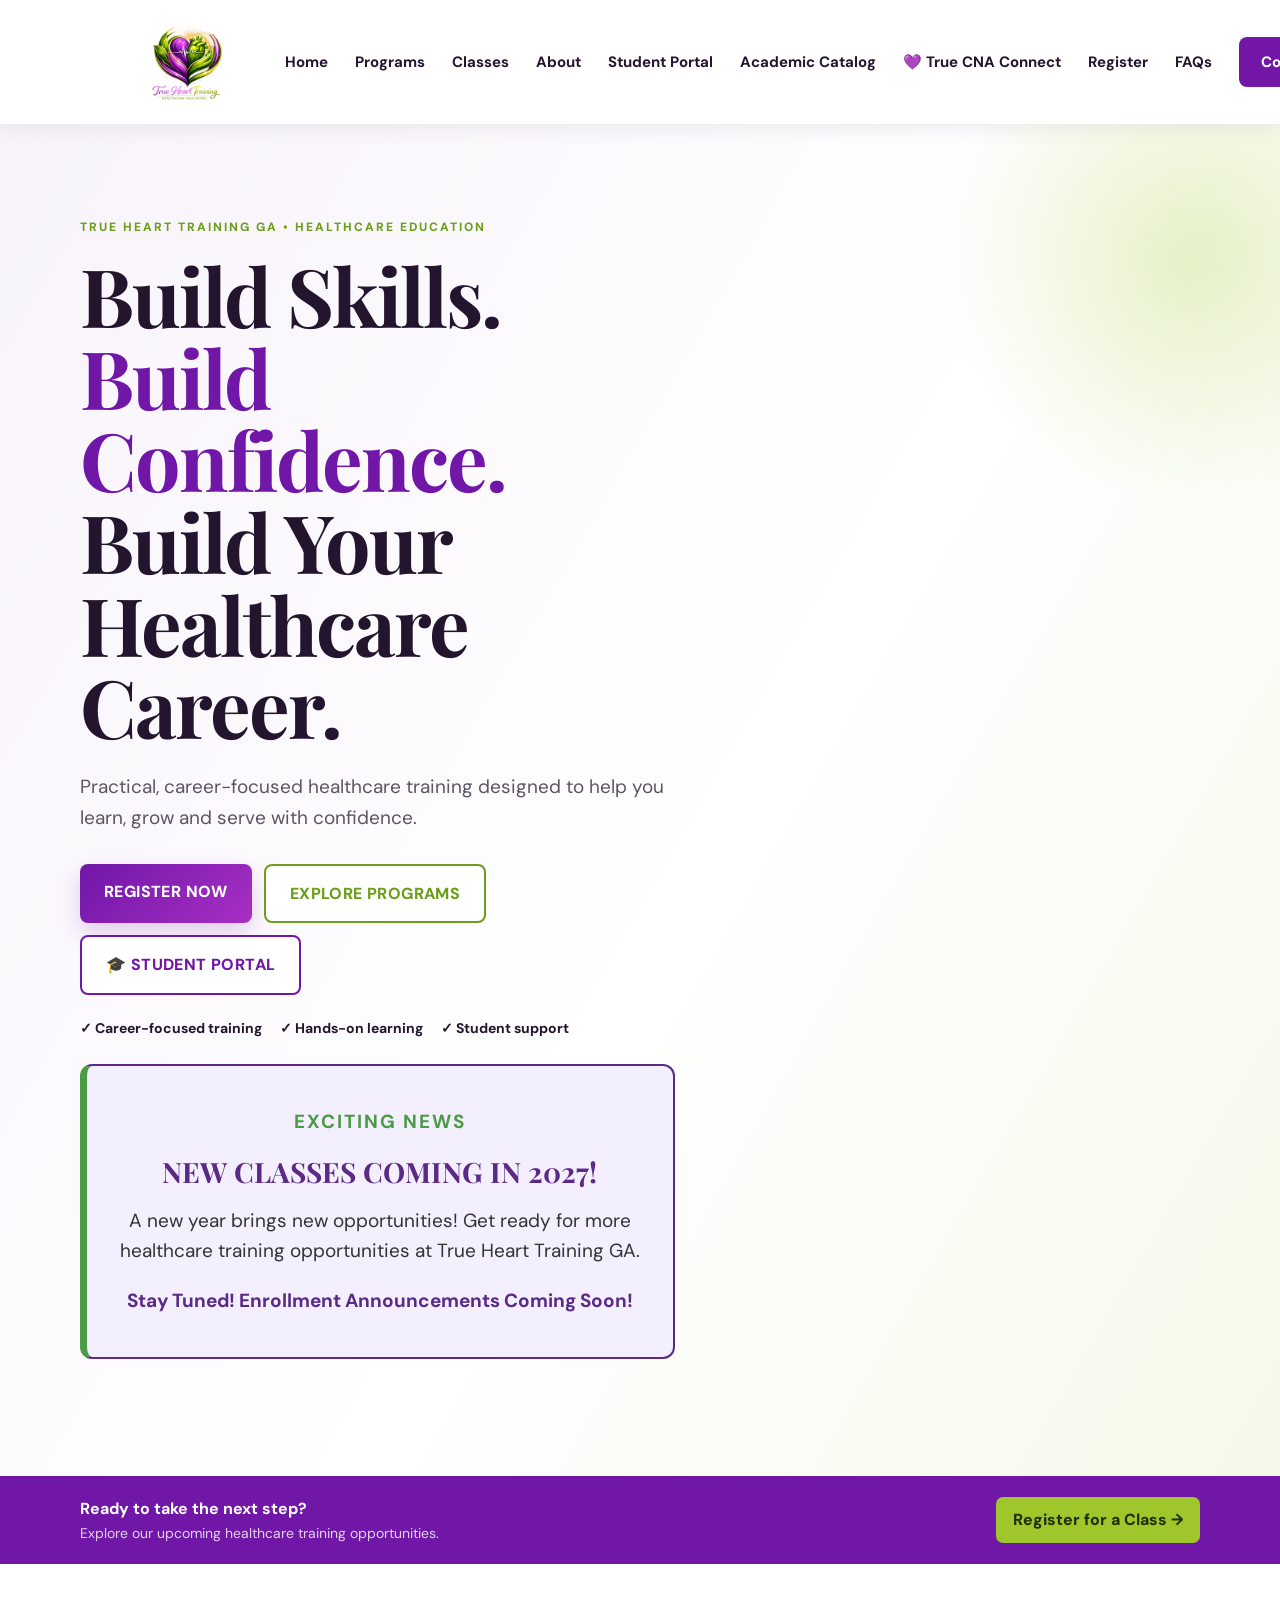
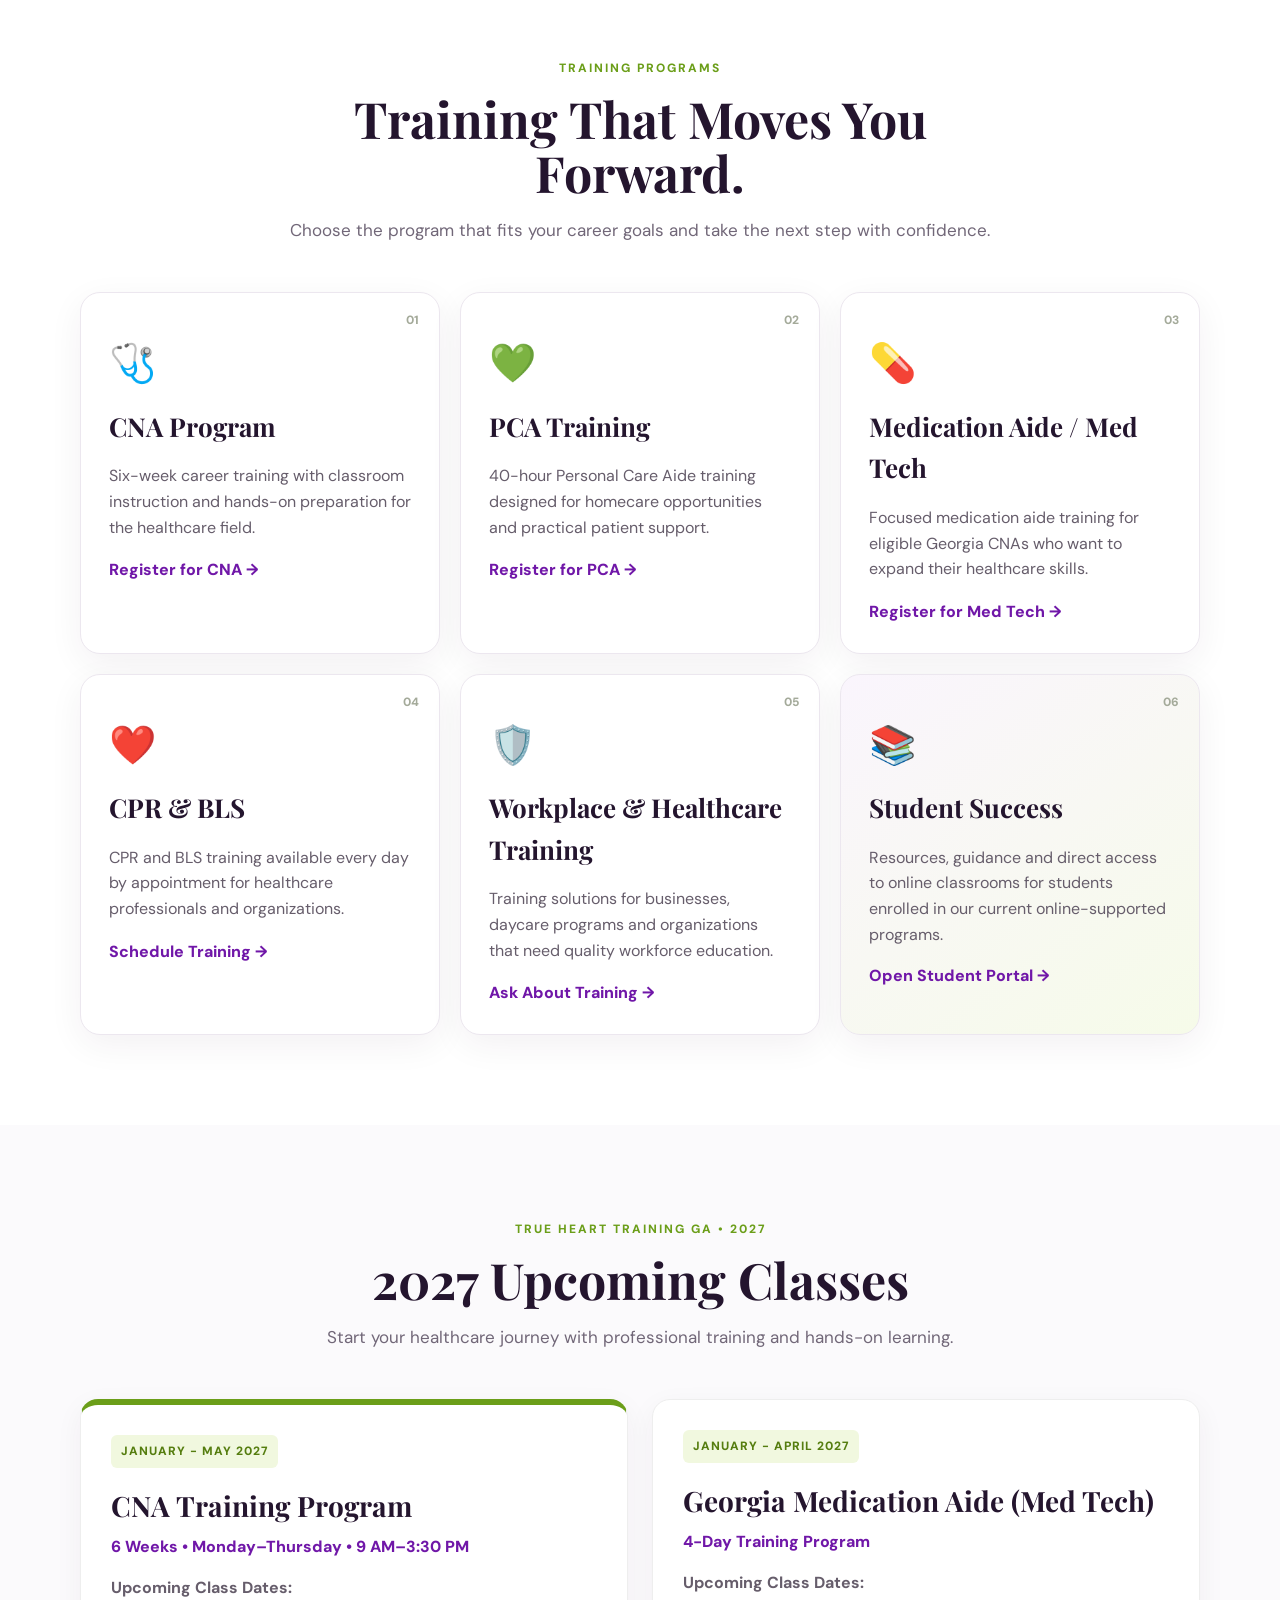
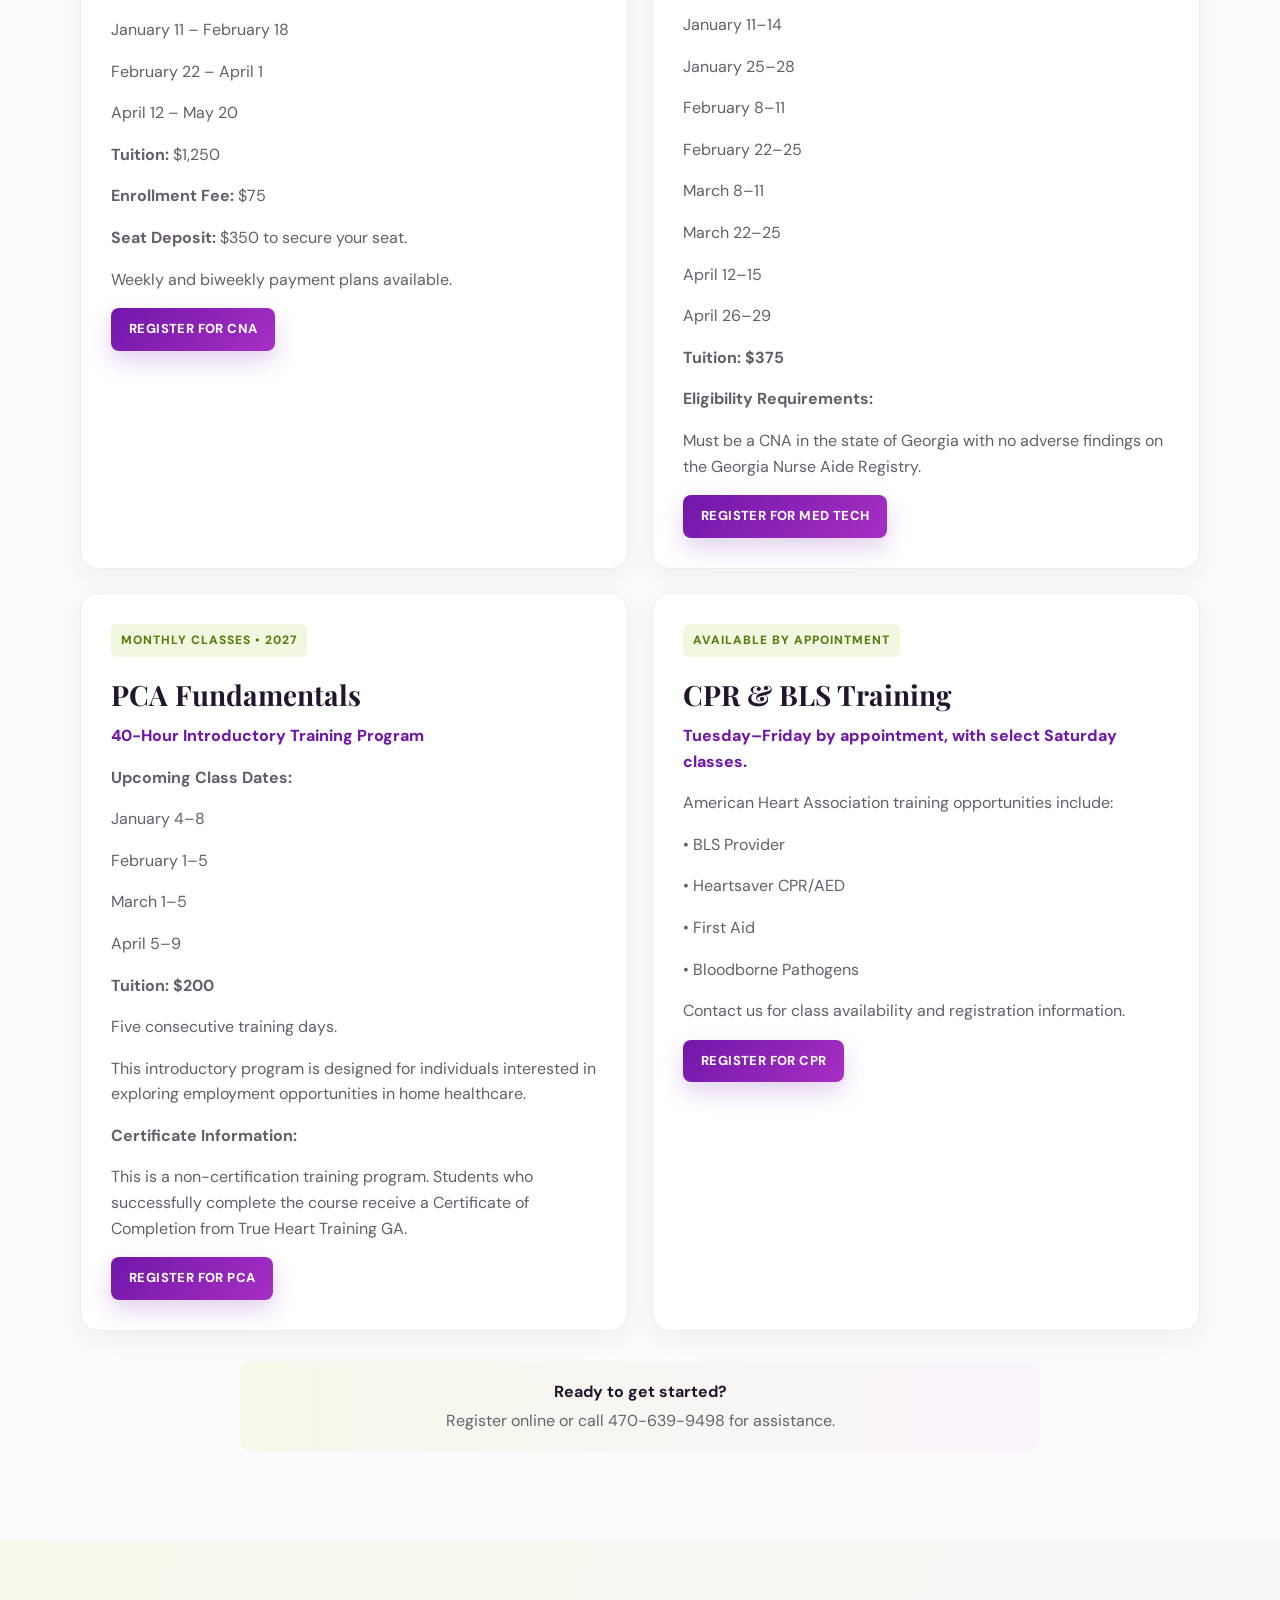
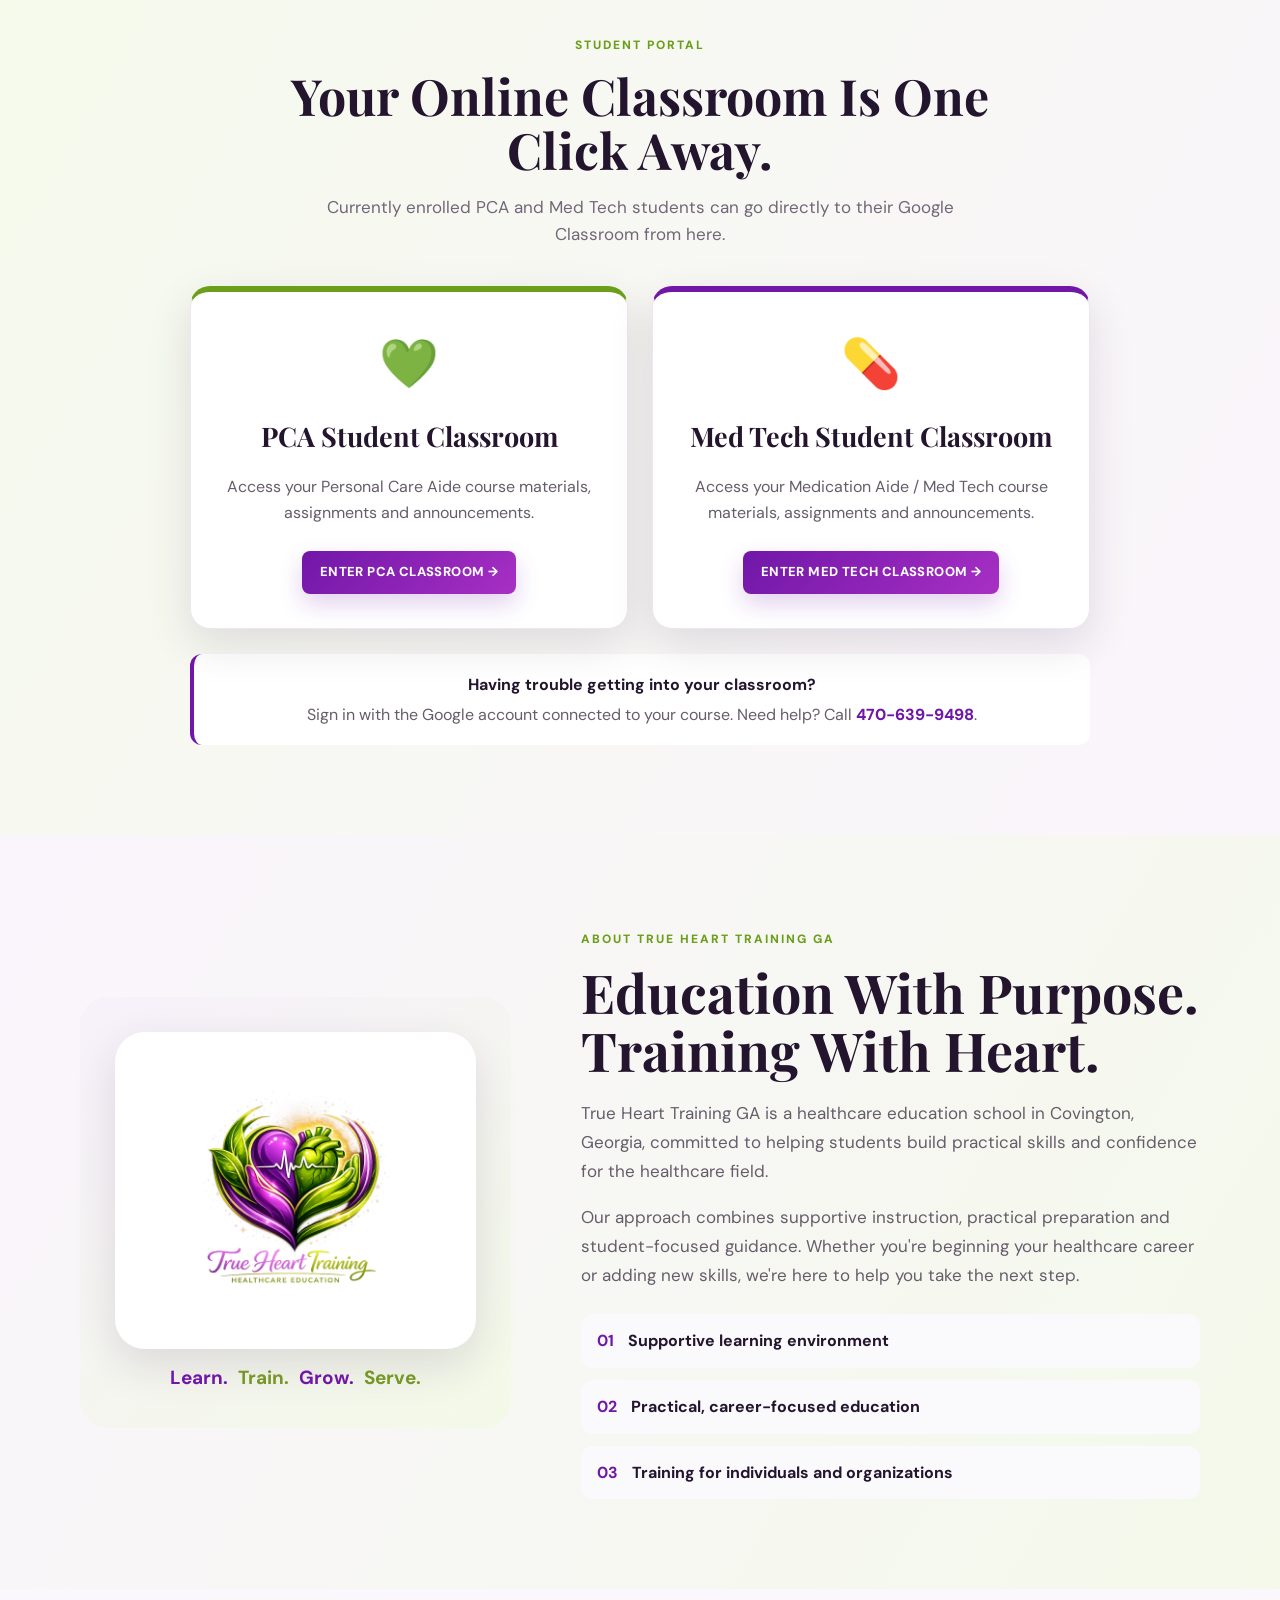
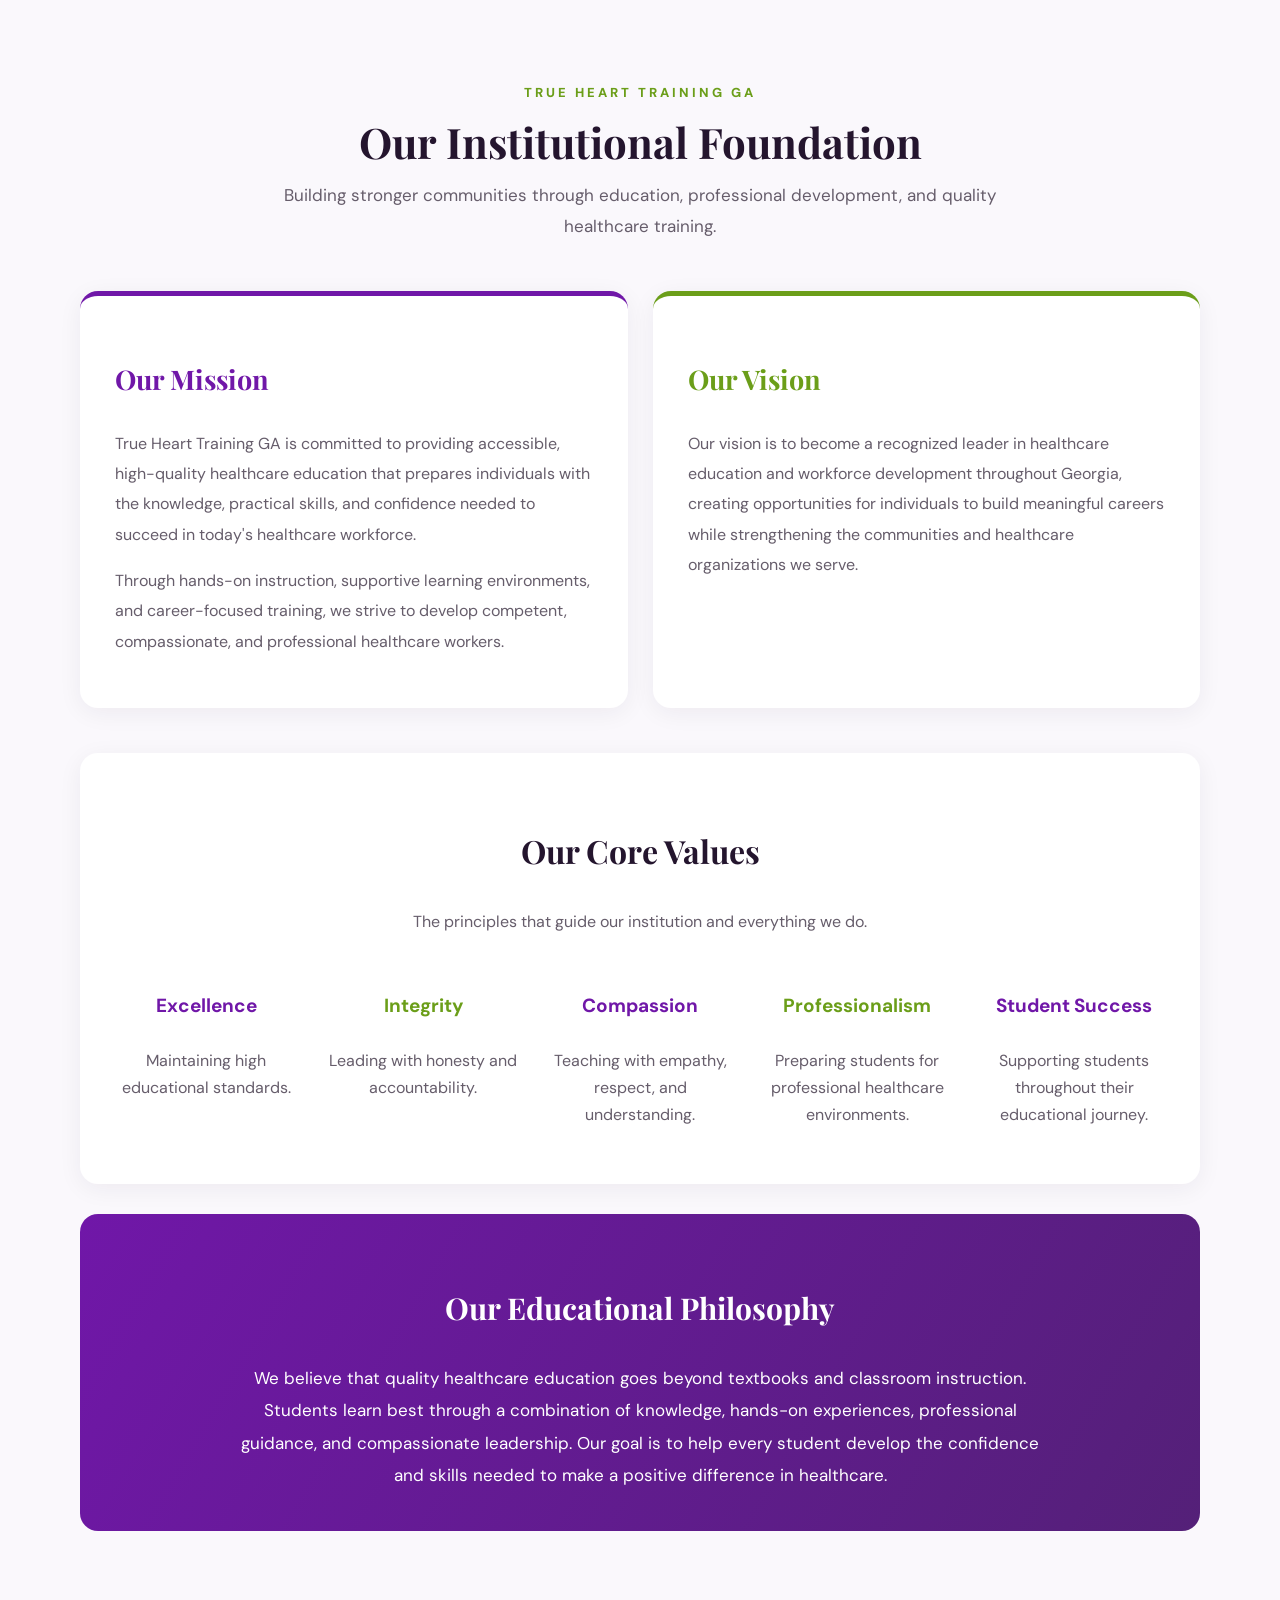
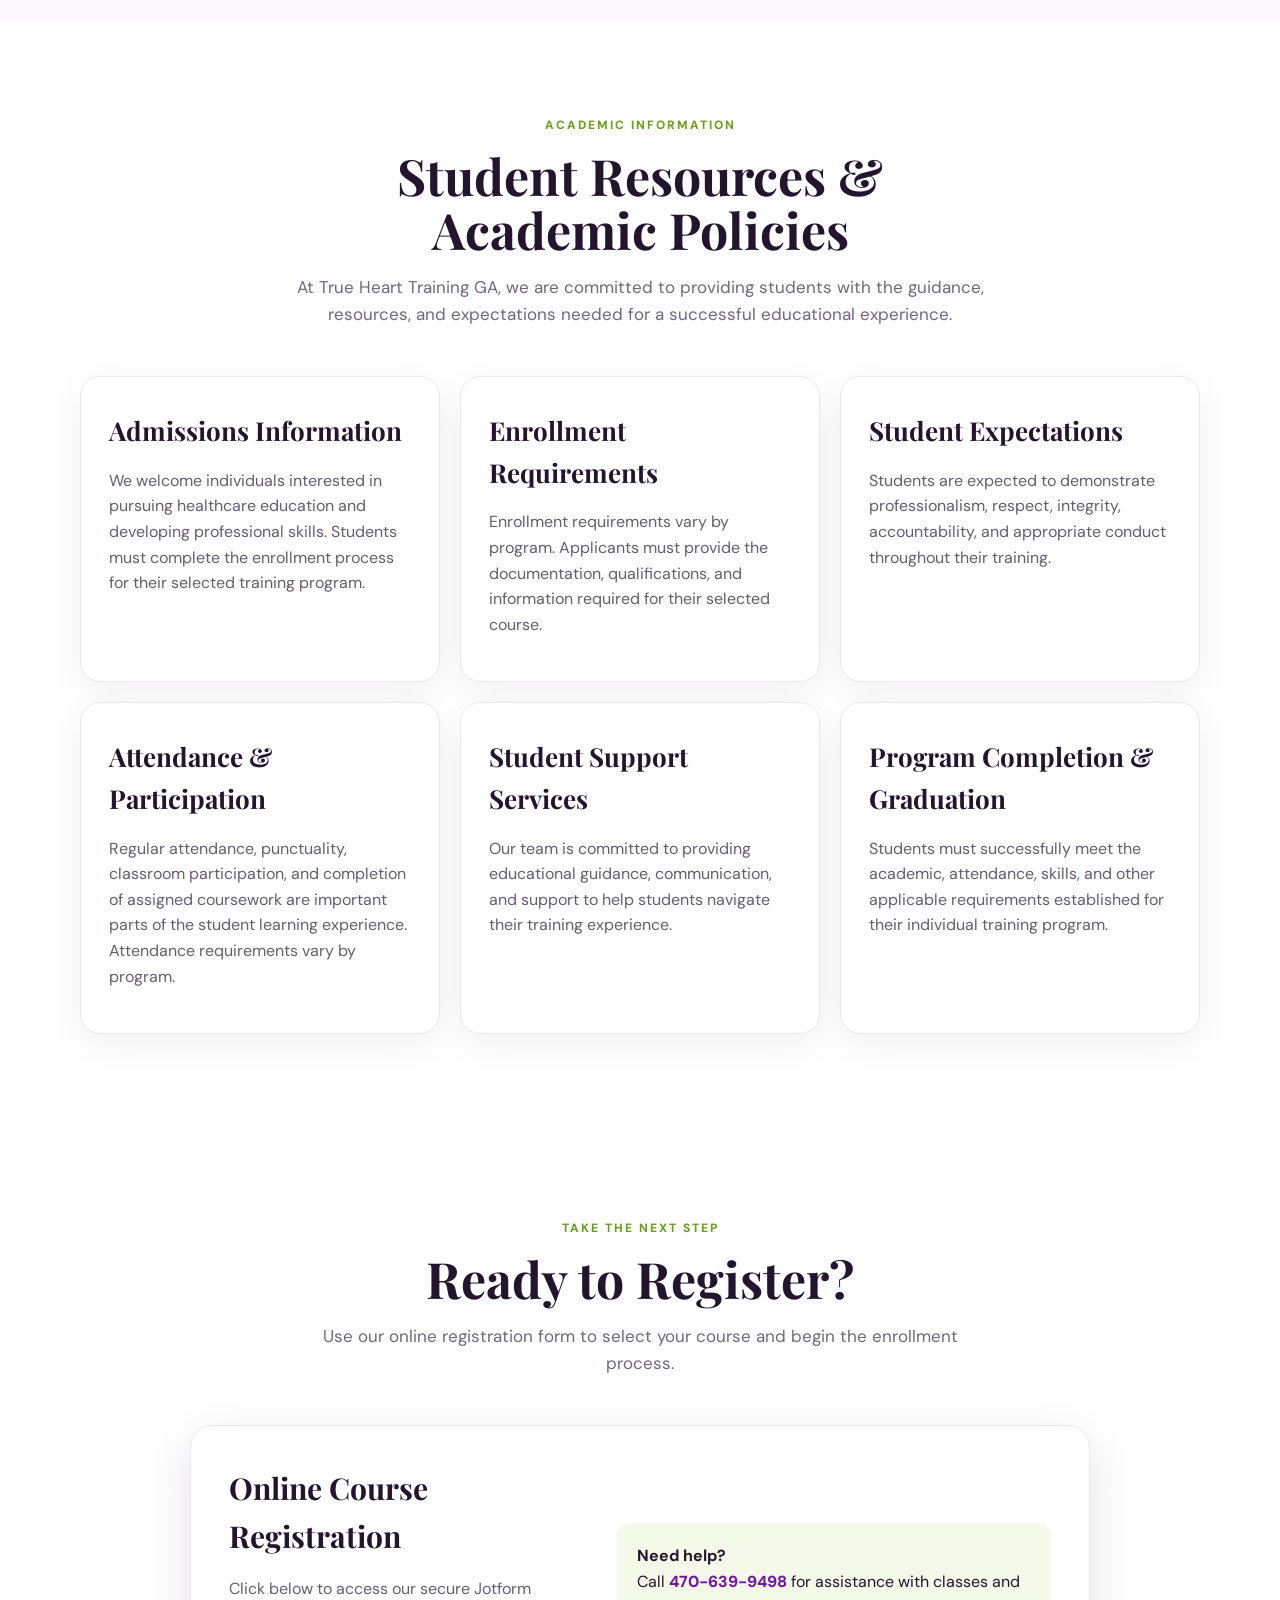
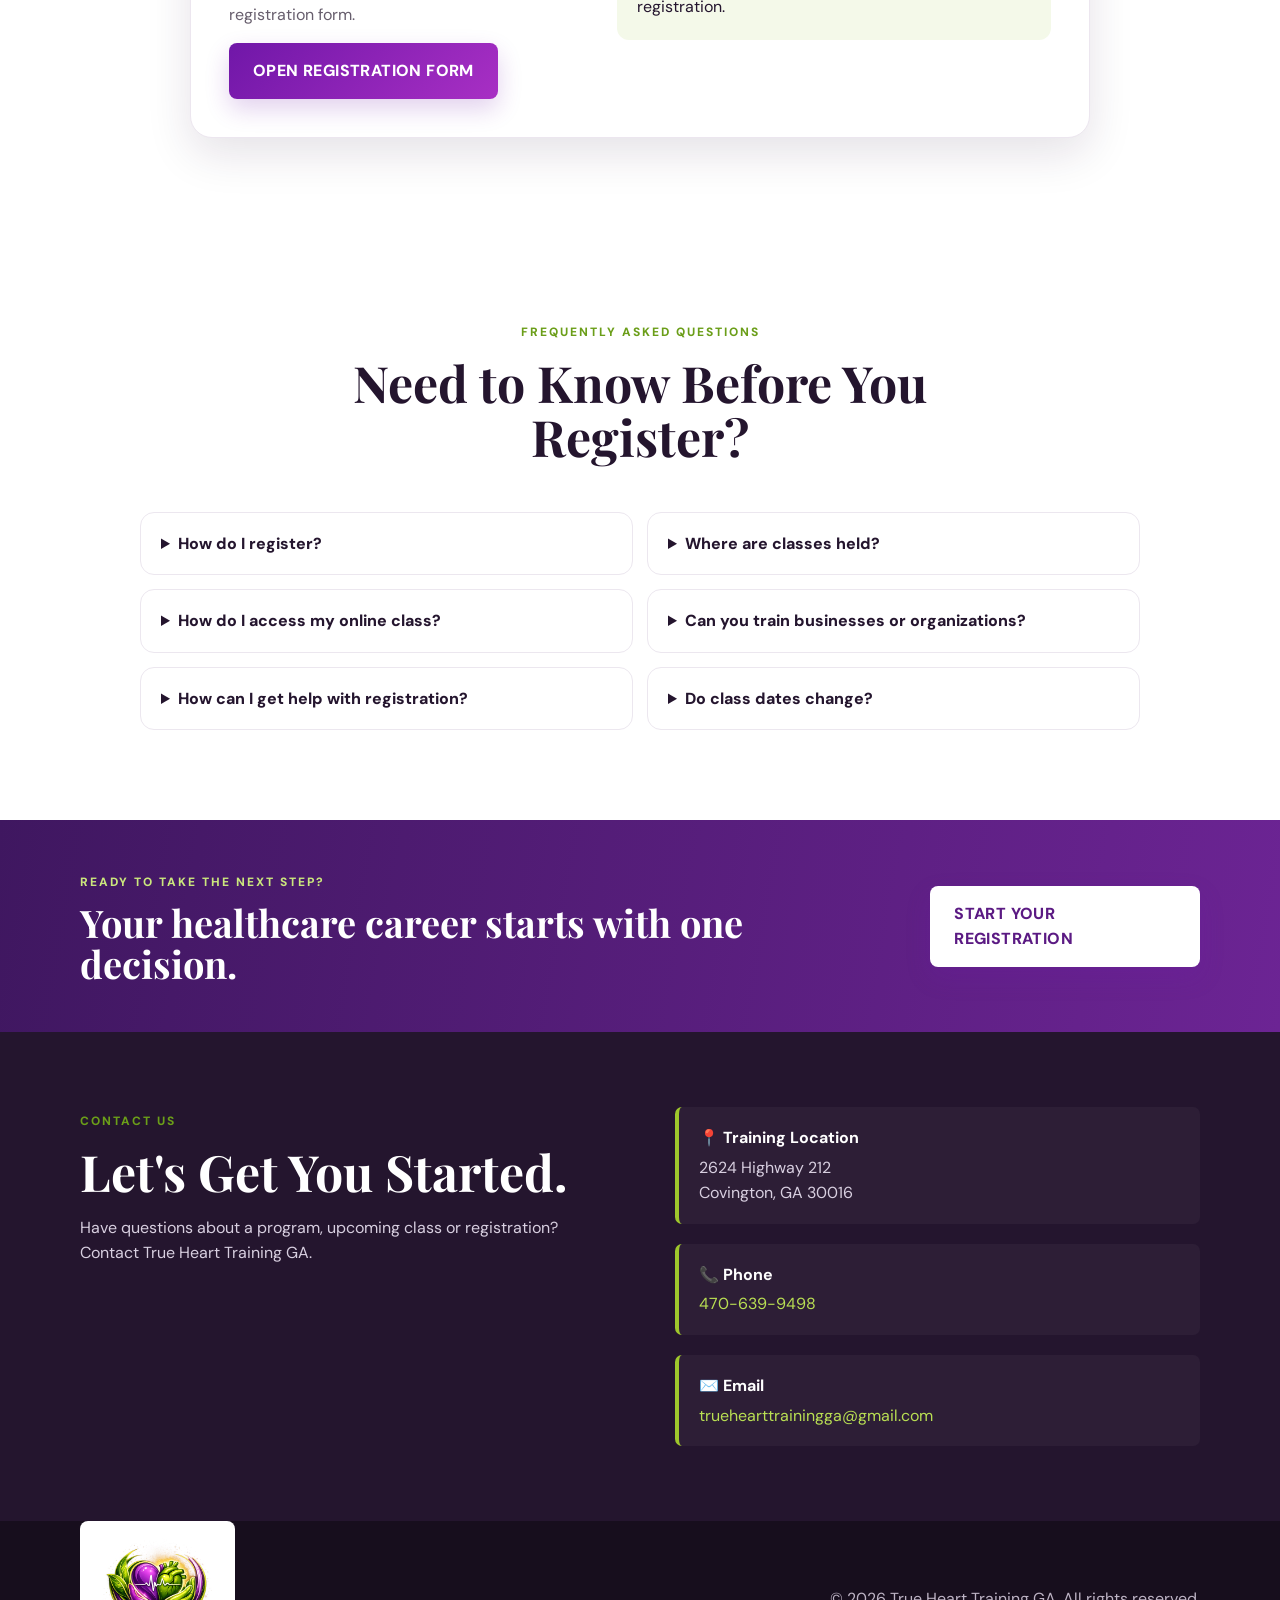
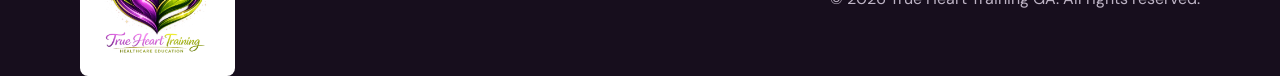
==== commit e842b851: "Add link to Academic Catalog in navigation" ====
--- a/index.html
+++ b/index.html
@@ -19,6 +19,7 @@
       <a href="#upcoming">Classes</a>
       <a href="#about">About</a>
       <a href="student-portal.html">Student Portal</a>
+      <a href="academic-catalog.html">Academic Catalog</a>
       <a href="true-cna-connect.html">💜 True CNA Connect</a>
       <a href="https://pci.jotform.com/form/211324174253143" target="_blank" rel="noopener">Register</a>
       <a href="#faq">FAQs</a><a href="#contact">Contact</a>
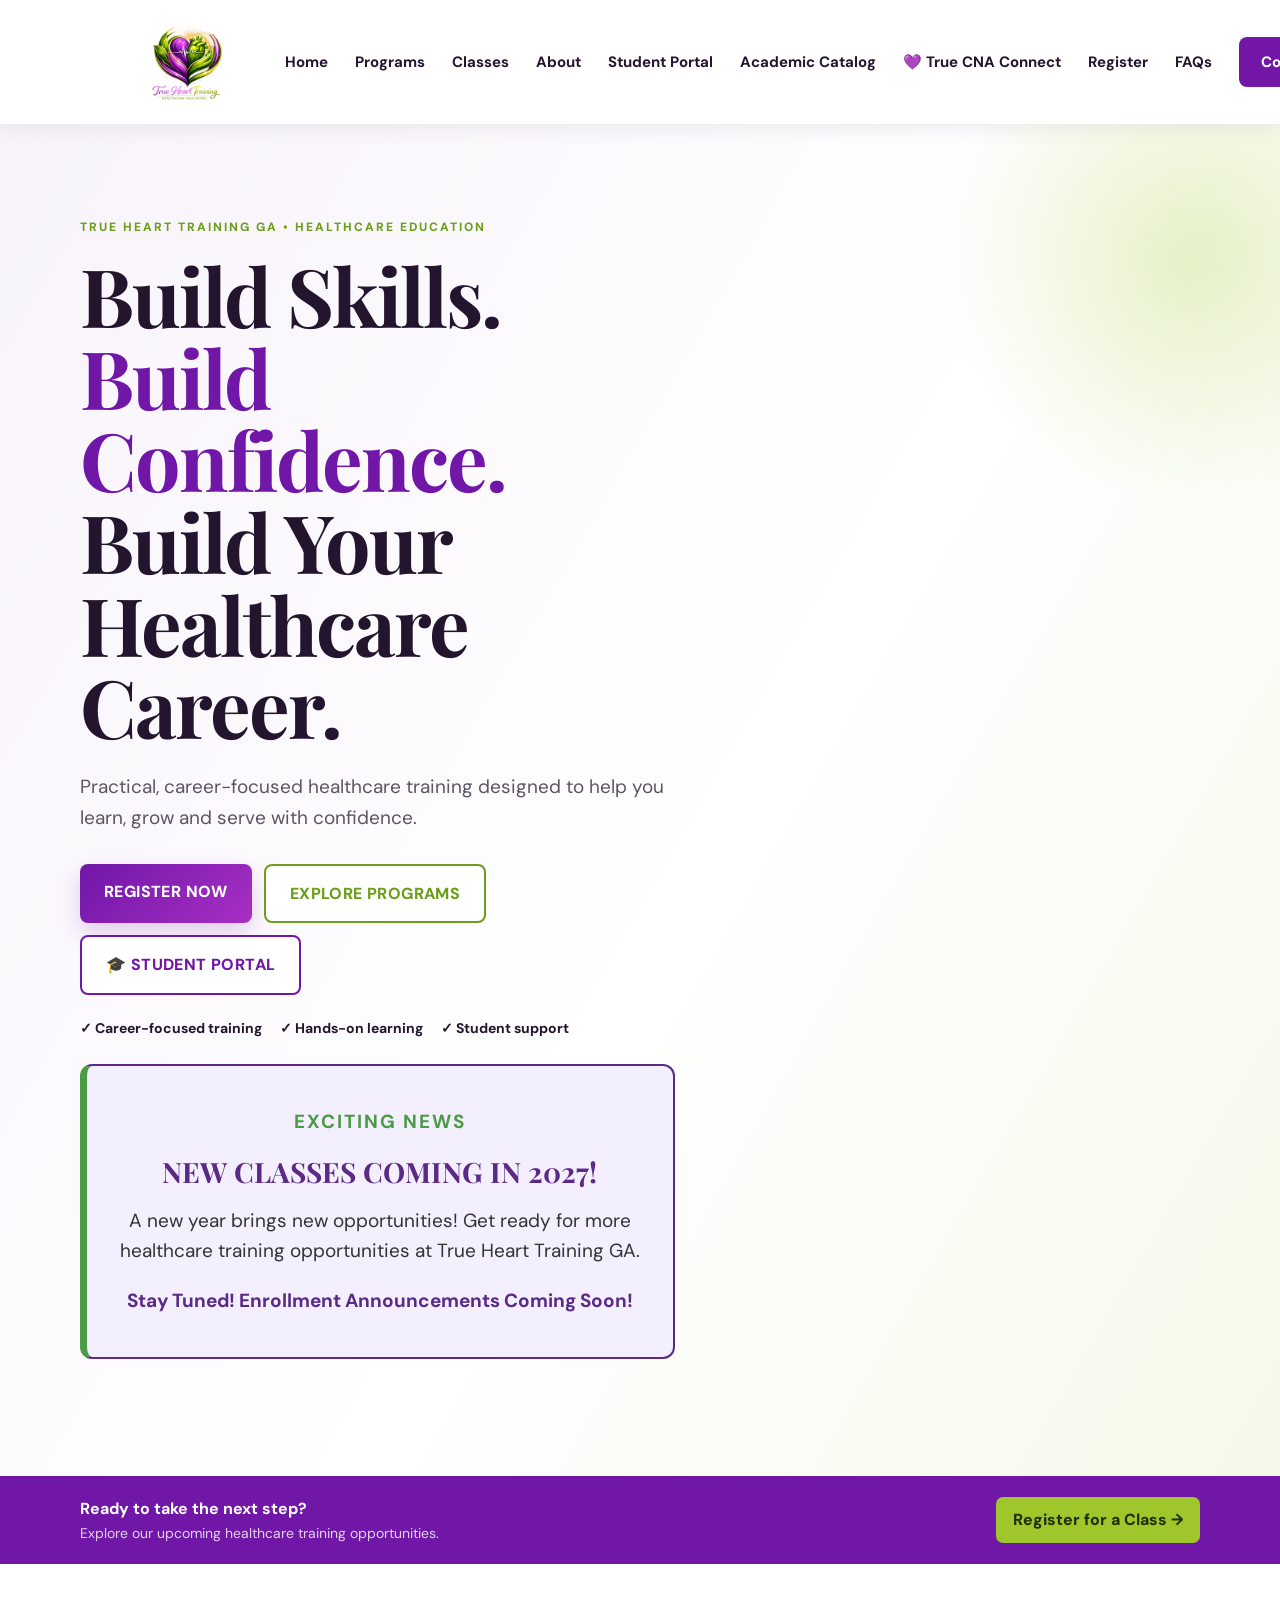
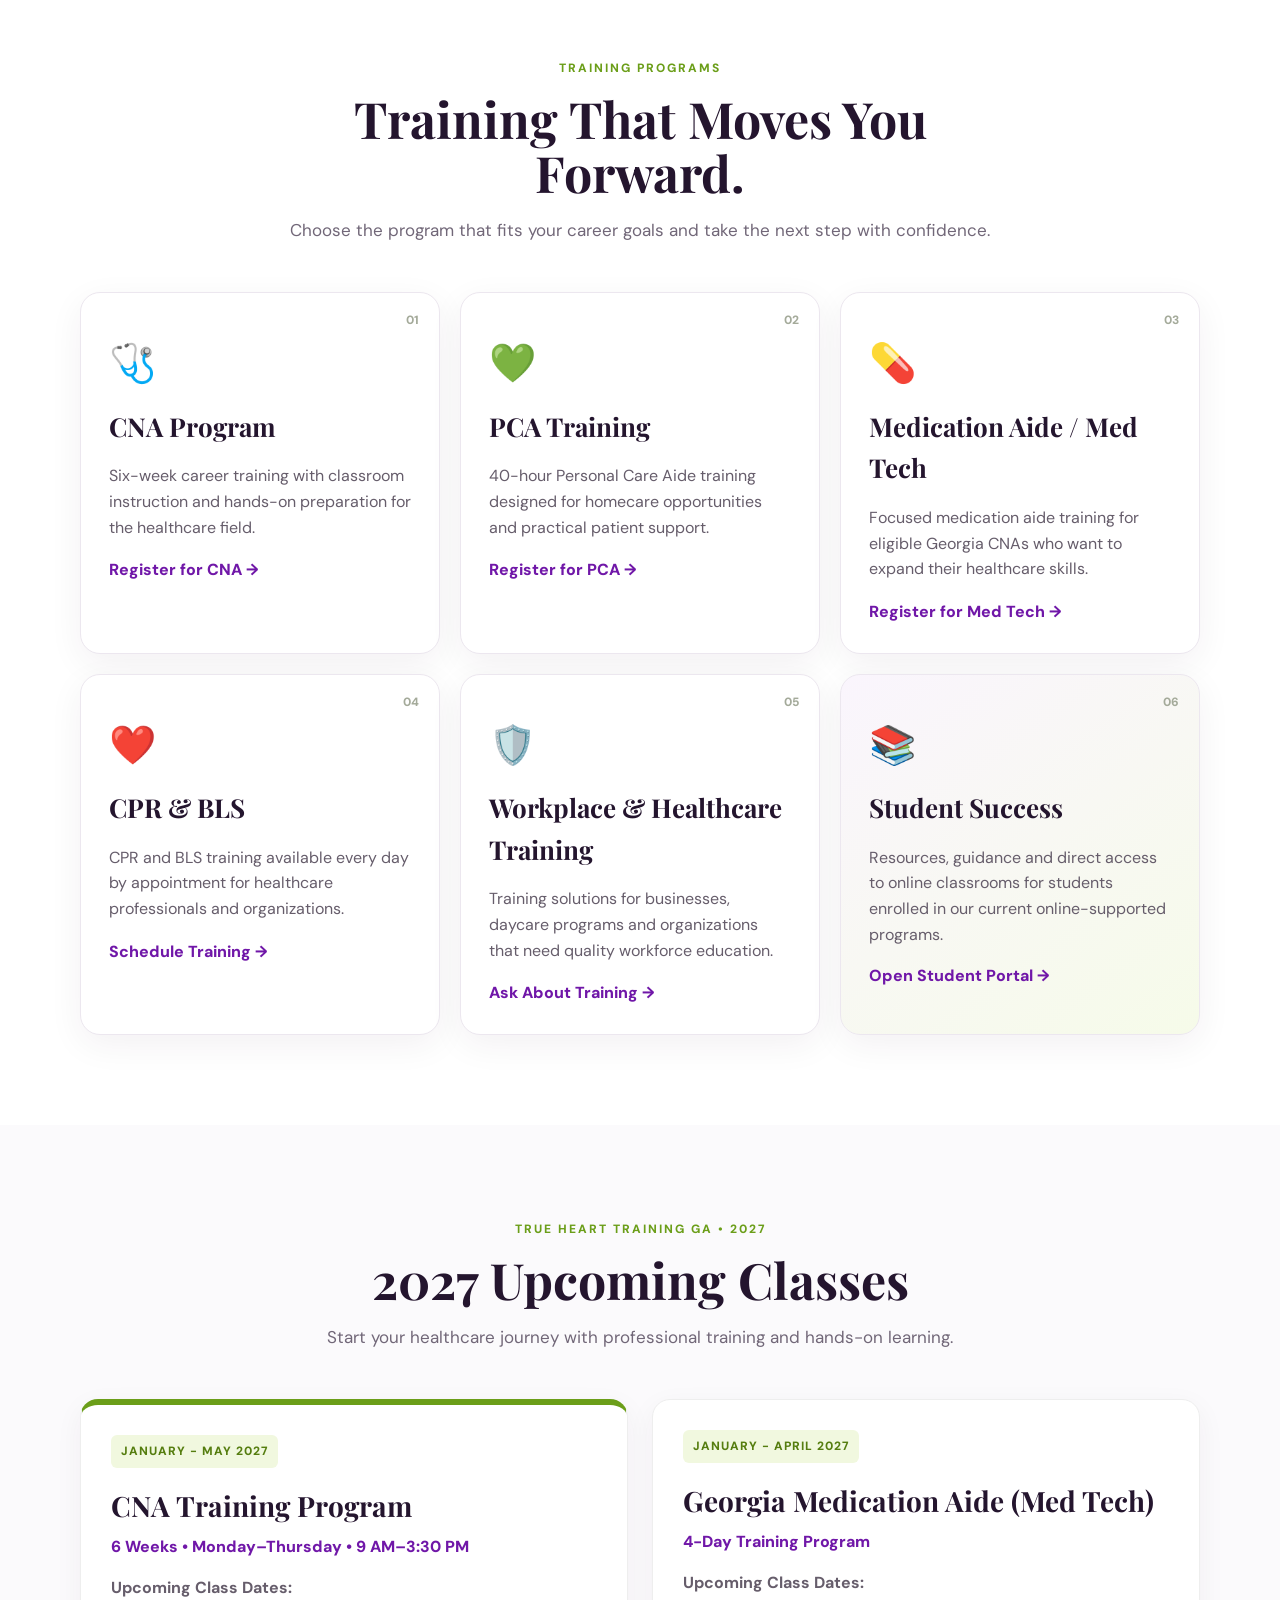
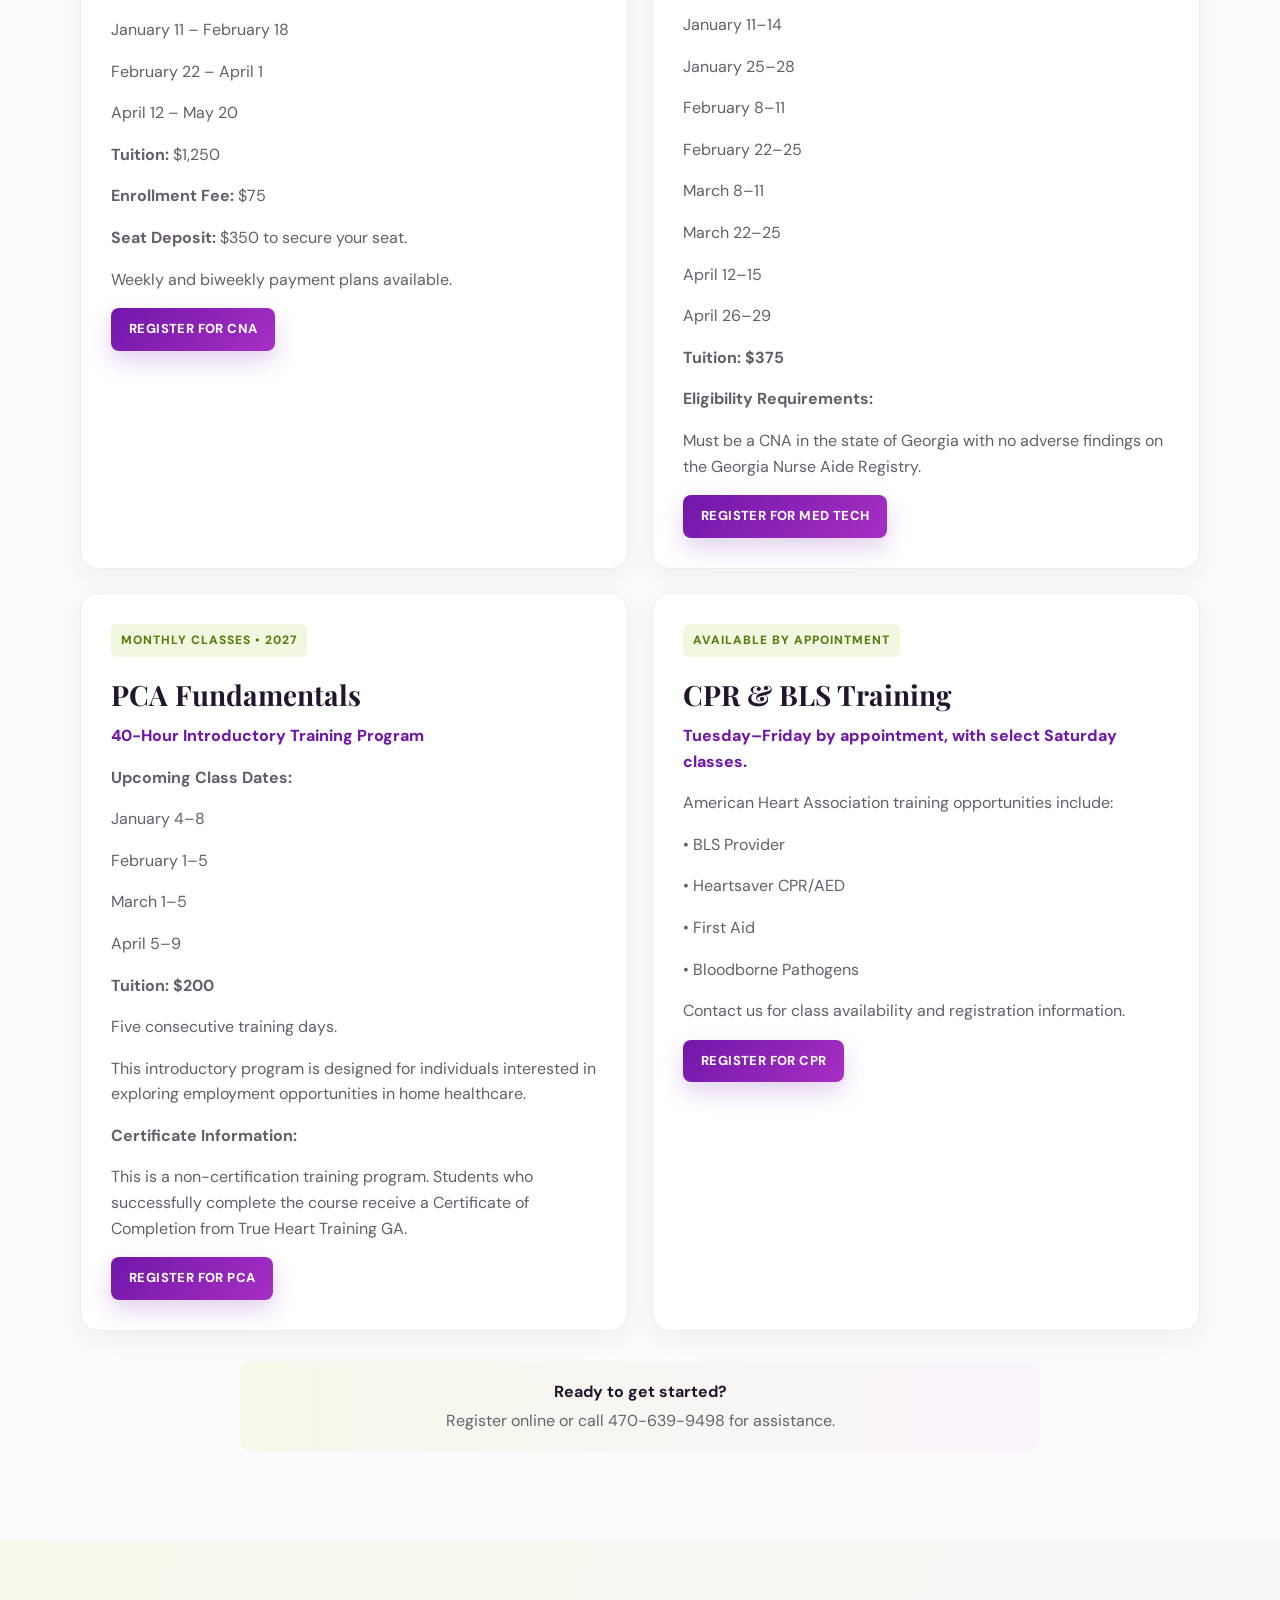
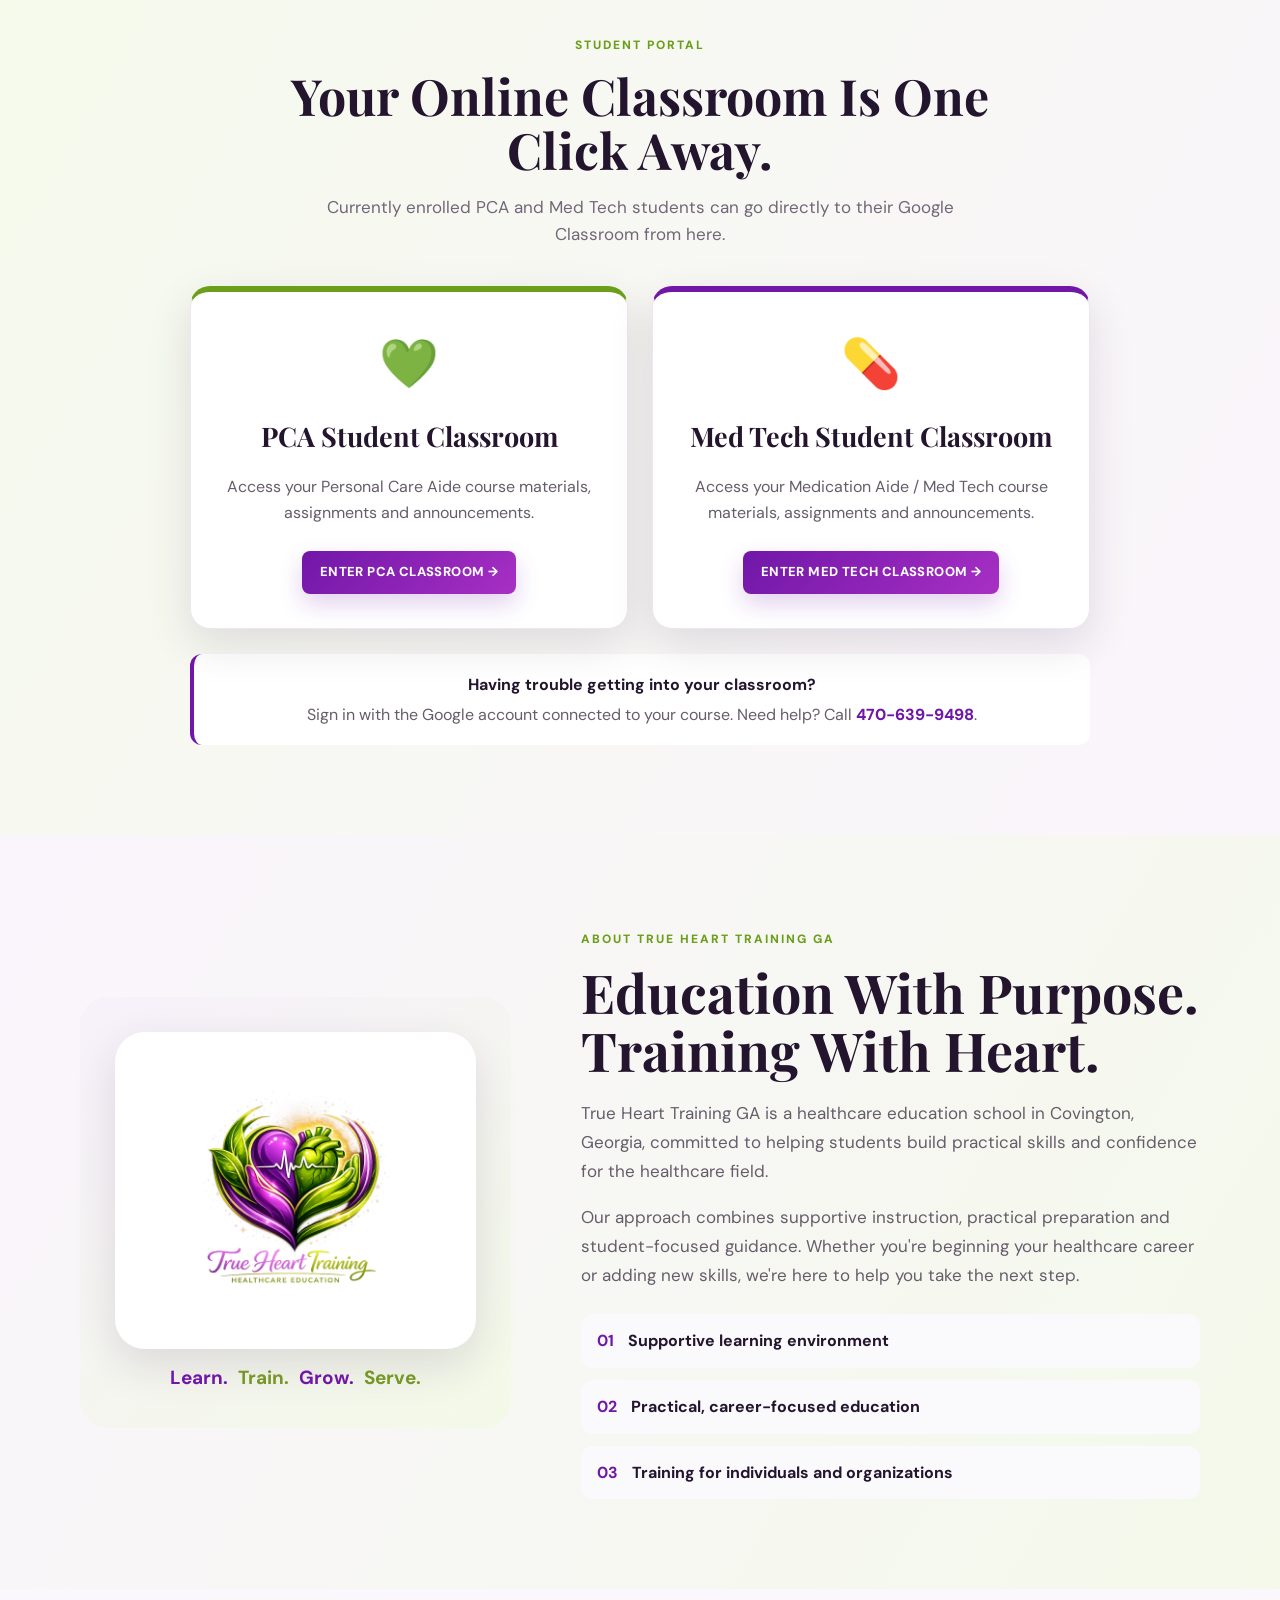
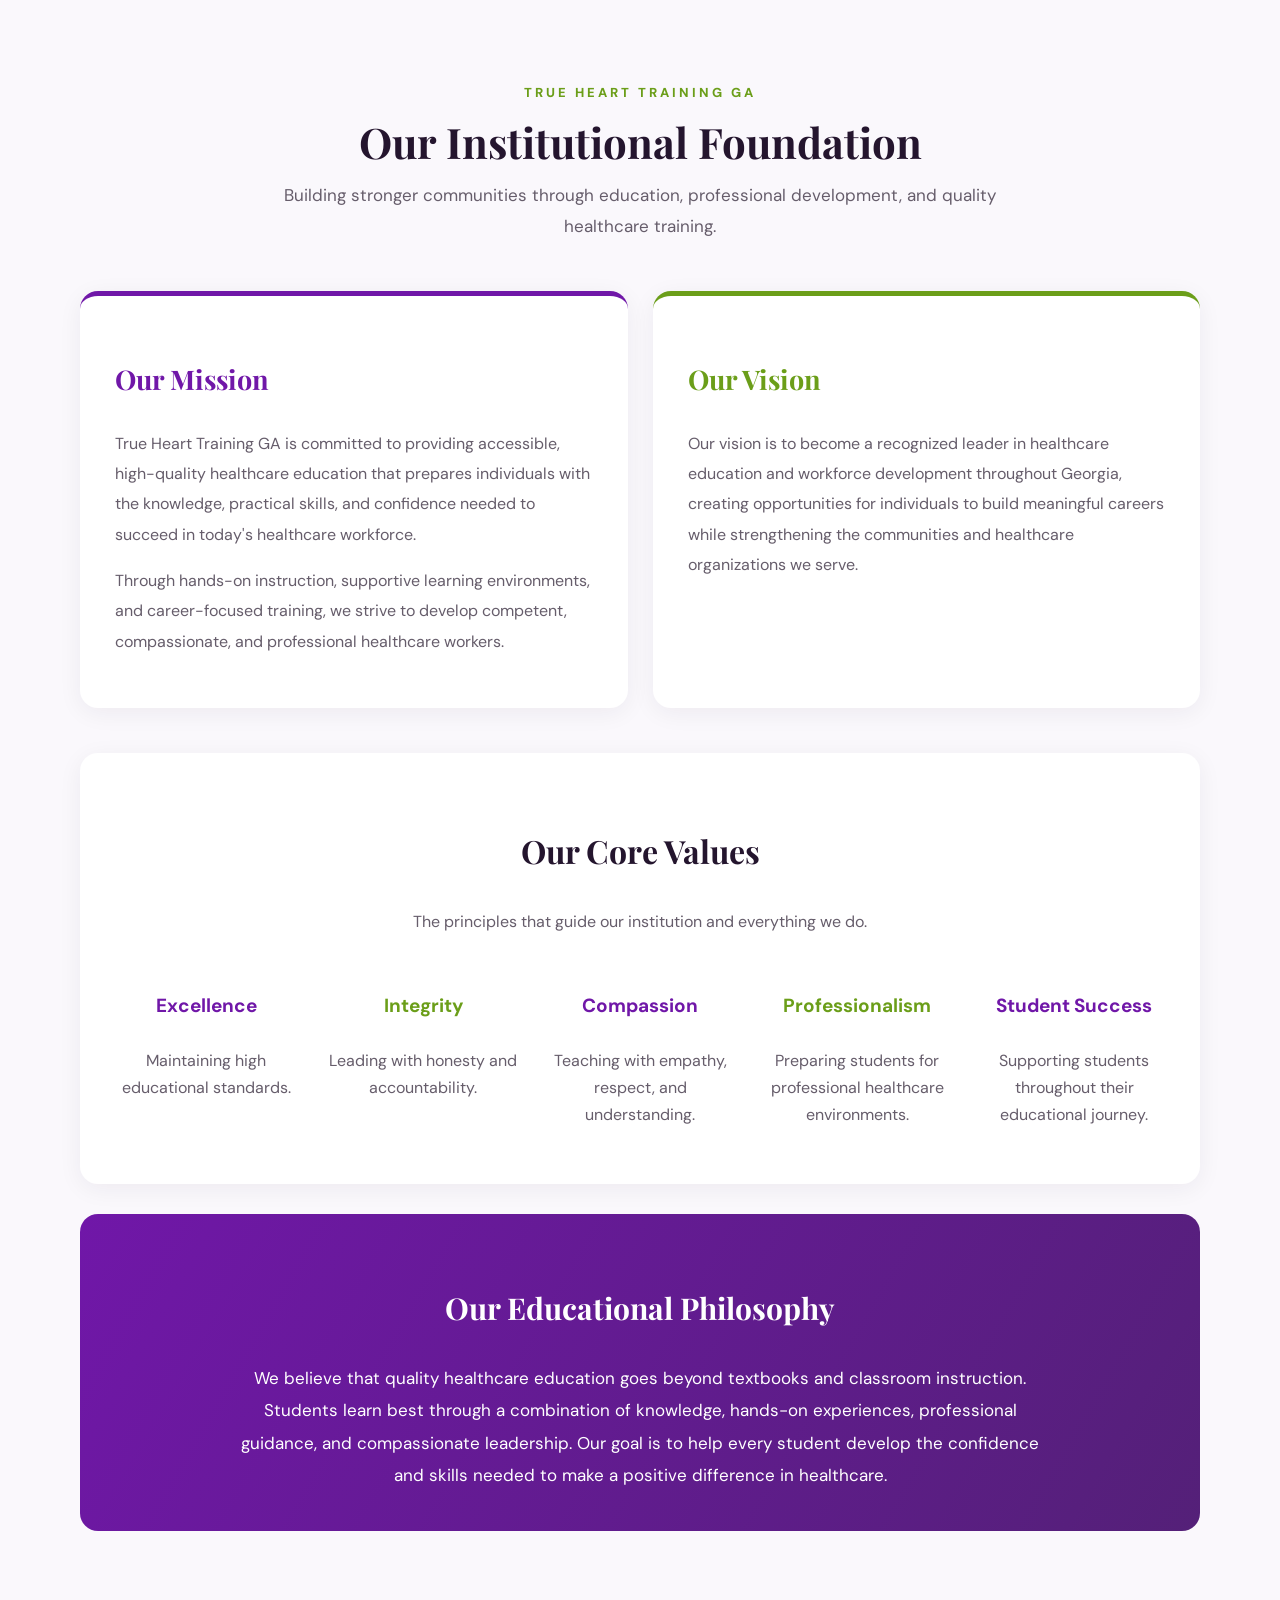
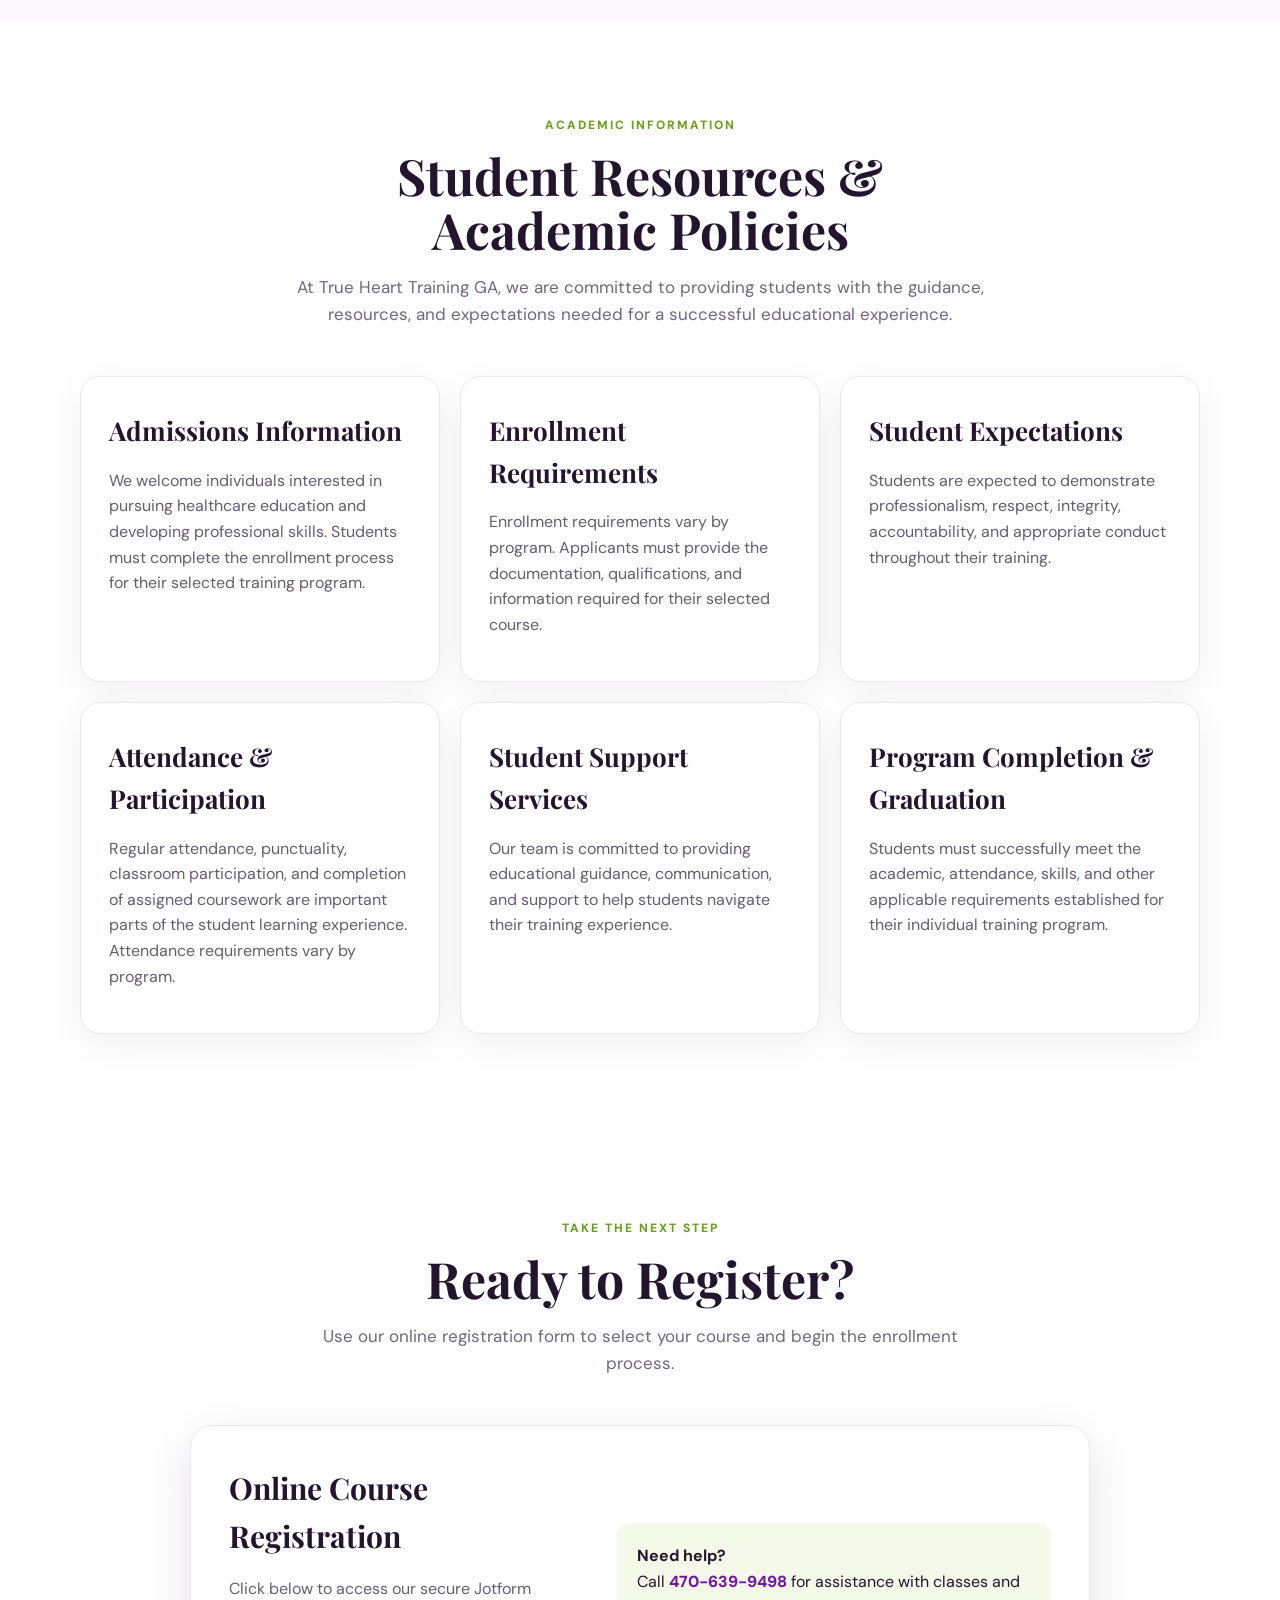
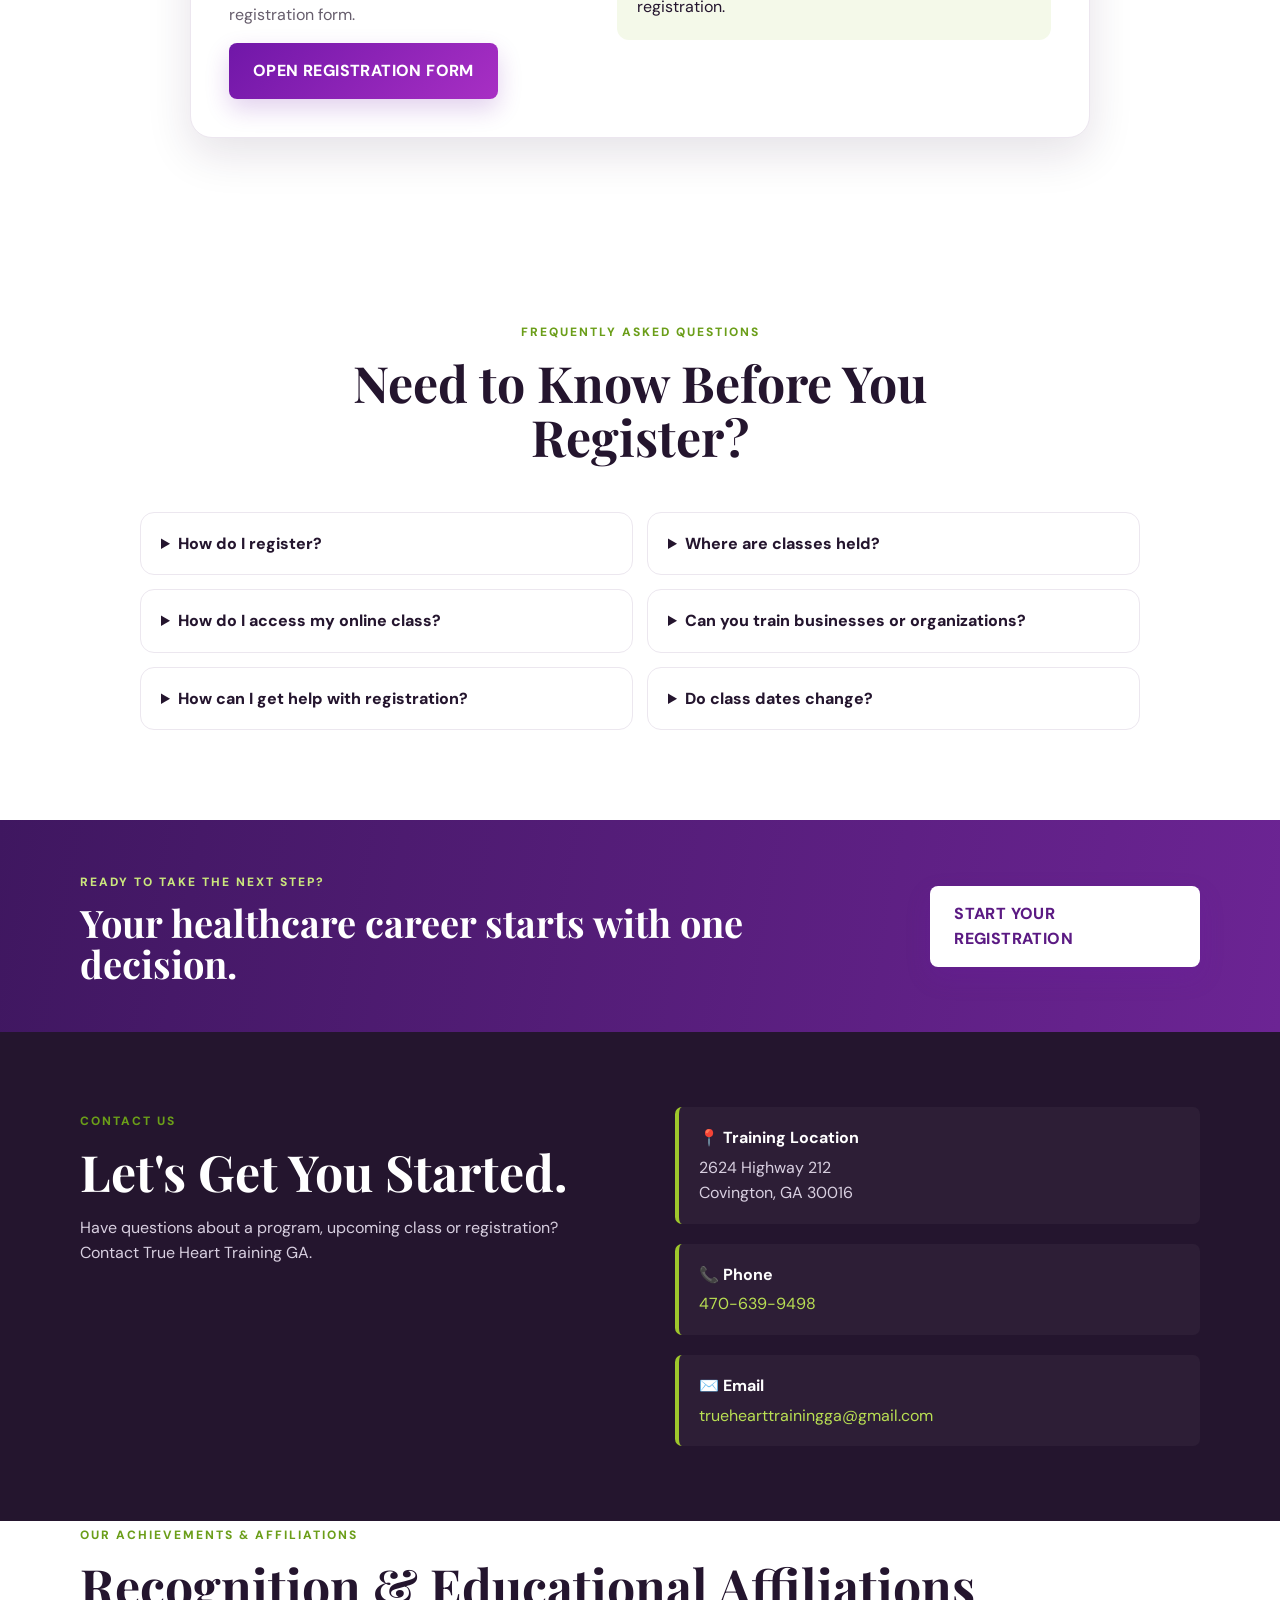
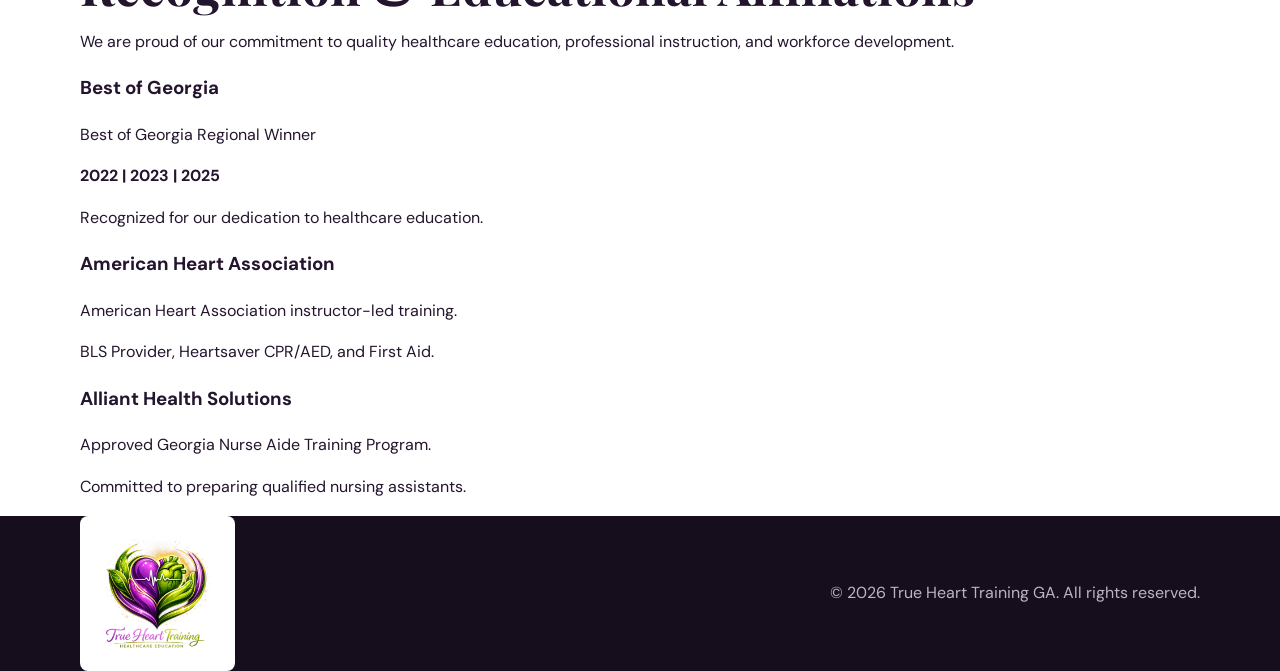
==== commit 1d98e548: "Add recognition section to index.html Added a new recognition section highlighting achievements and " ====
--- a/index.html
+++ b/index.html
@@ -543,7 +543,40 @@
   </div>
 </section>
 </main>
-
+<section class="recognition-section">
+  <div class="container">
+    <span class="eyebrow">OUR ACHIEVEMENTS & AFFILIATIONS</span>
+    <h2>Recognition & Educational Affiliations</h2>
+    <p class="recognition-intro">
+      We are proud of our commitment to quality healthcare education,
+      professional instruction, and workforce development.
+    </p>
+
+    <div class="recognition-grid">
+
+      <div class="recognition-card">
+        <h3>Best of Georgia</h3>
+        <p>Best of Georgia Regional Winner</p>
+        <strong>2022 | 2023 | 2025</strong>
+        <p>Recognized for our dedication to healthcare education.</p>
+        <!-- Add your authorized Best of Georgia logo here -->
+      </div>
+
+      <div class="recognition-card">
+        <h3>American Heart Association</h3>
+        <p>American Heart Association instructor-led training.</p>
+        <p>BLS Provider, Heartsaver CPR/AED, and First Aid.</p>
+      </div>
+
+      <div class="recognition-card">
+        <h3>Alliant Health Solutions</h3>
+        <p>Approved Georgia Nurse Aide Training Program.</p>
+        <p>Committed to preparing qualified nursing assistants.</p>
+      </div>
+
+    </div>
+  </div>
+</section>
 <footer>
   <div class="container footer-inner">
     <img src="logo.jpeg" alt="True Heart Training GA">
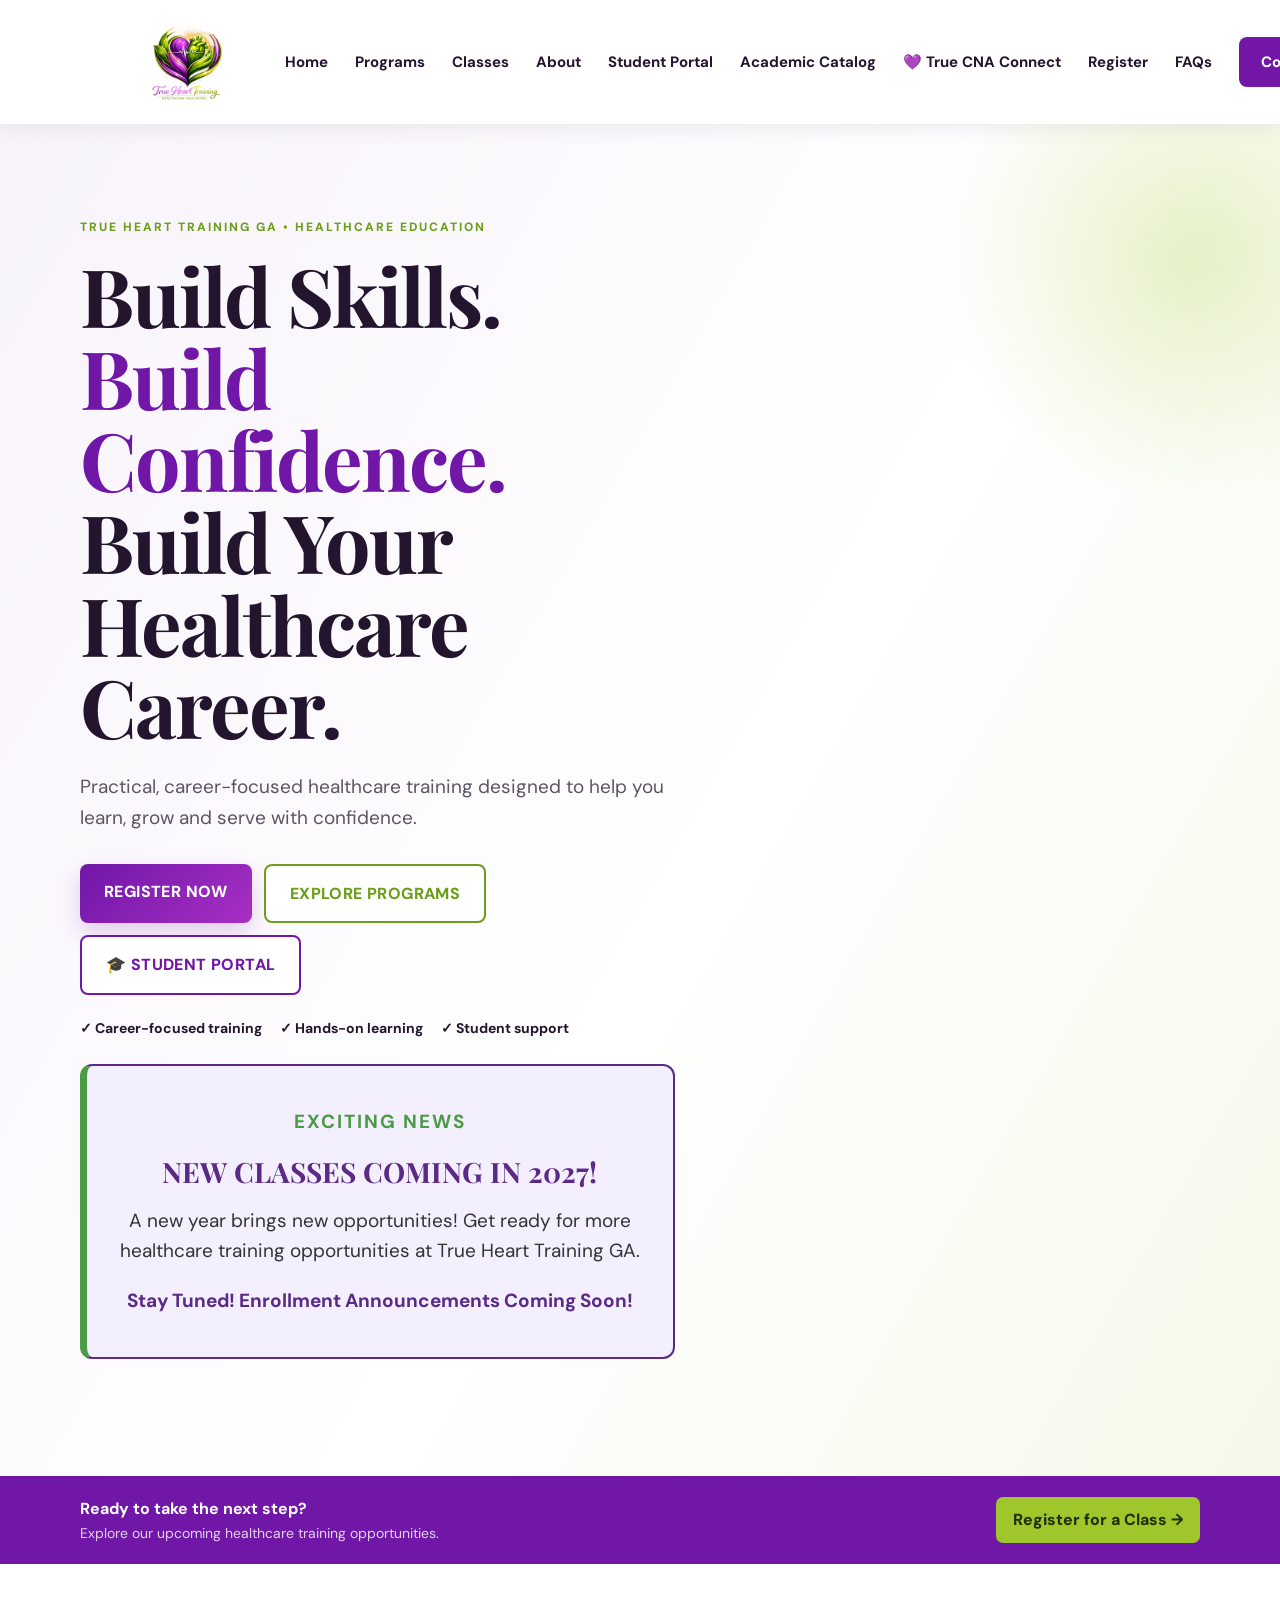
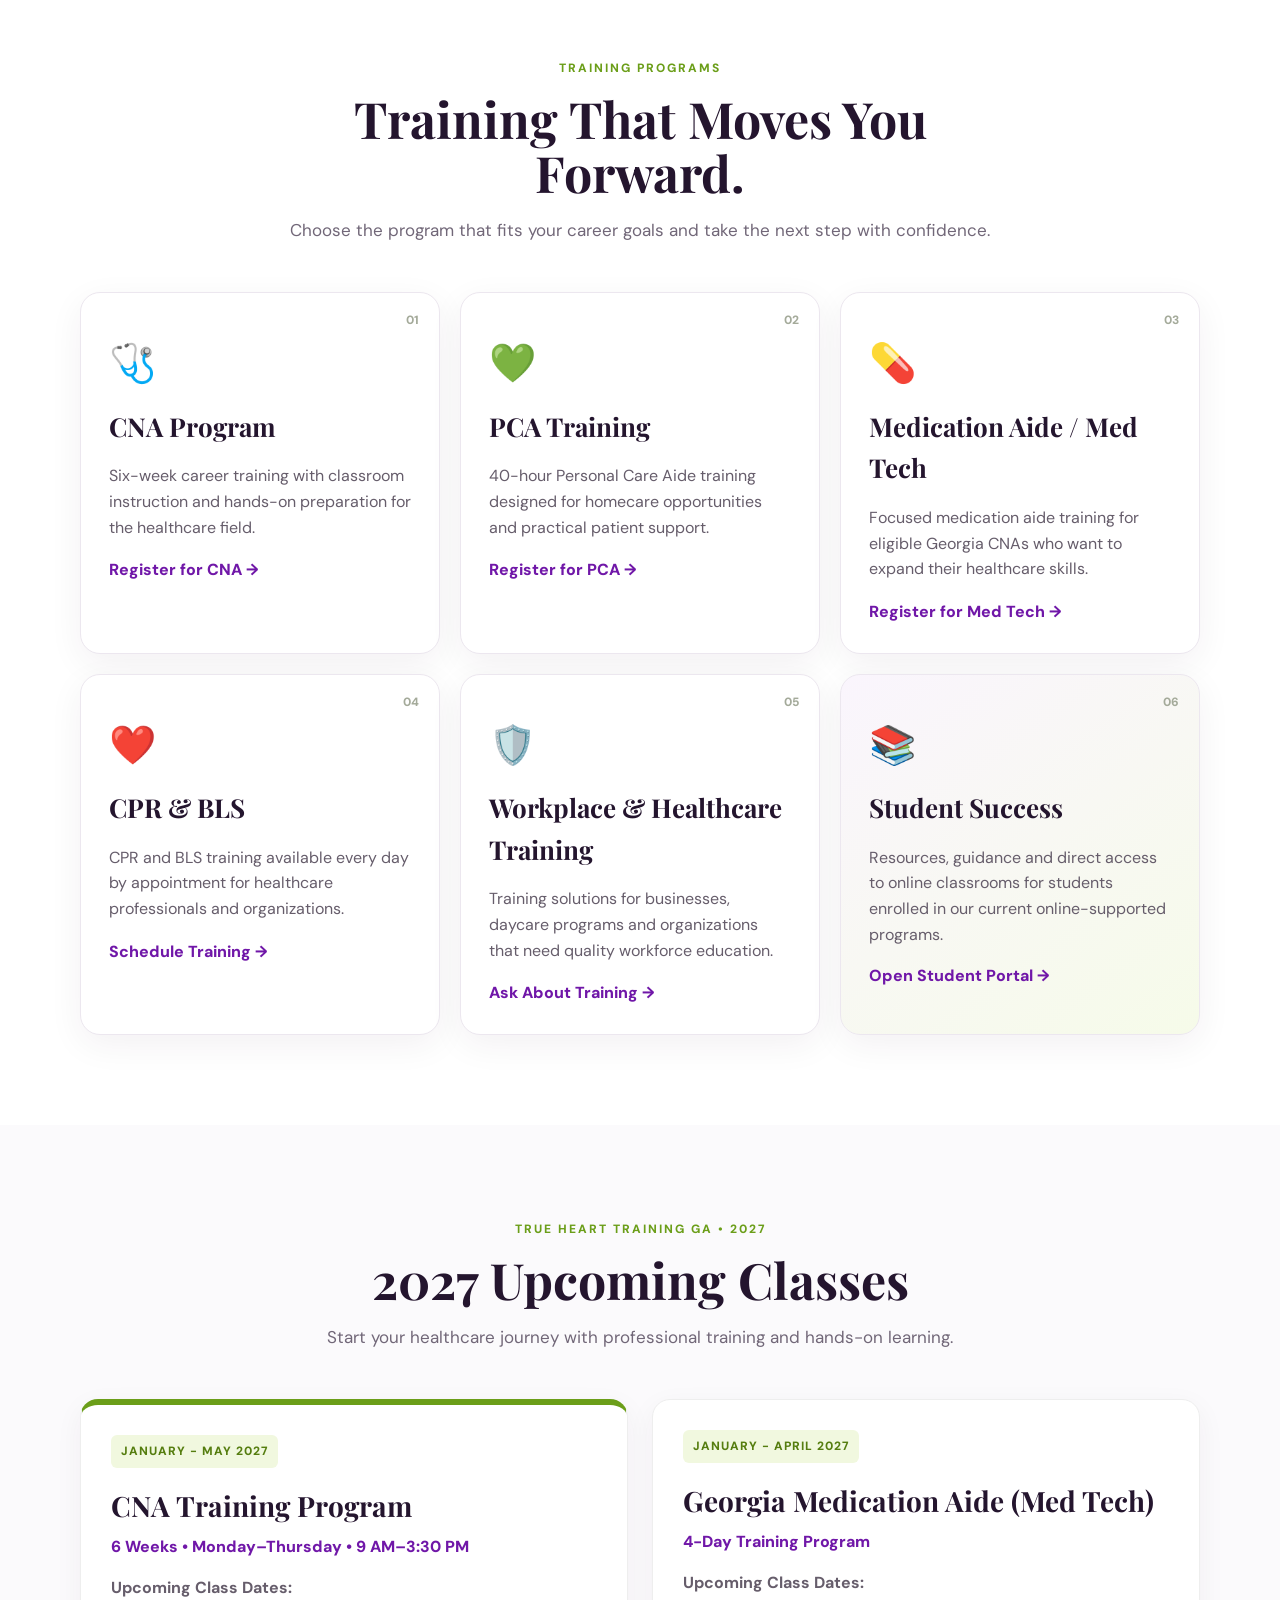
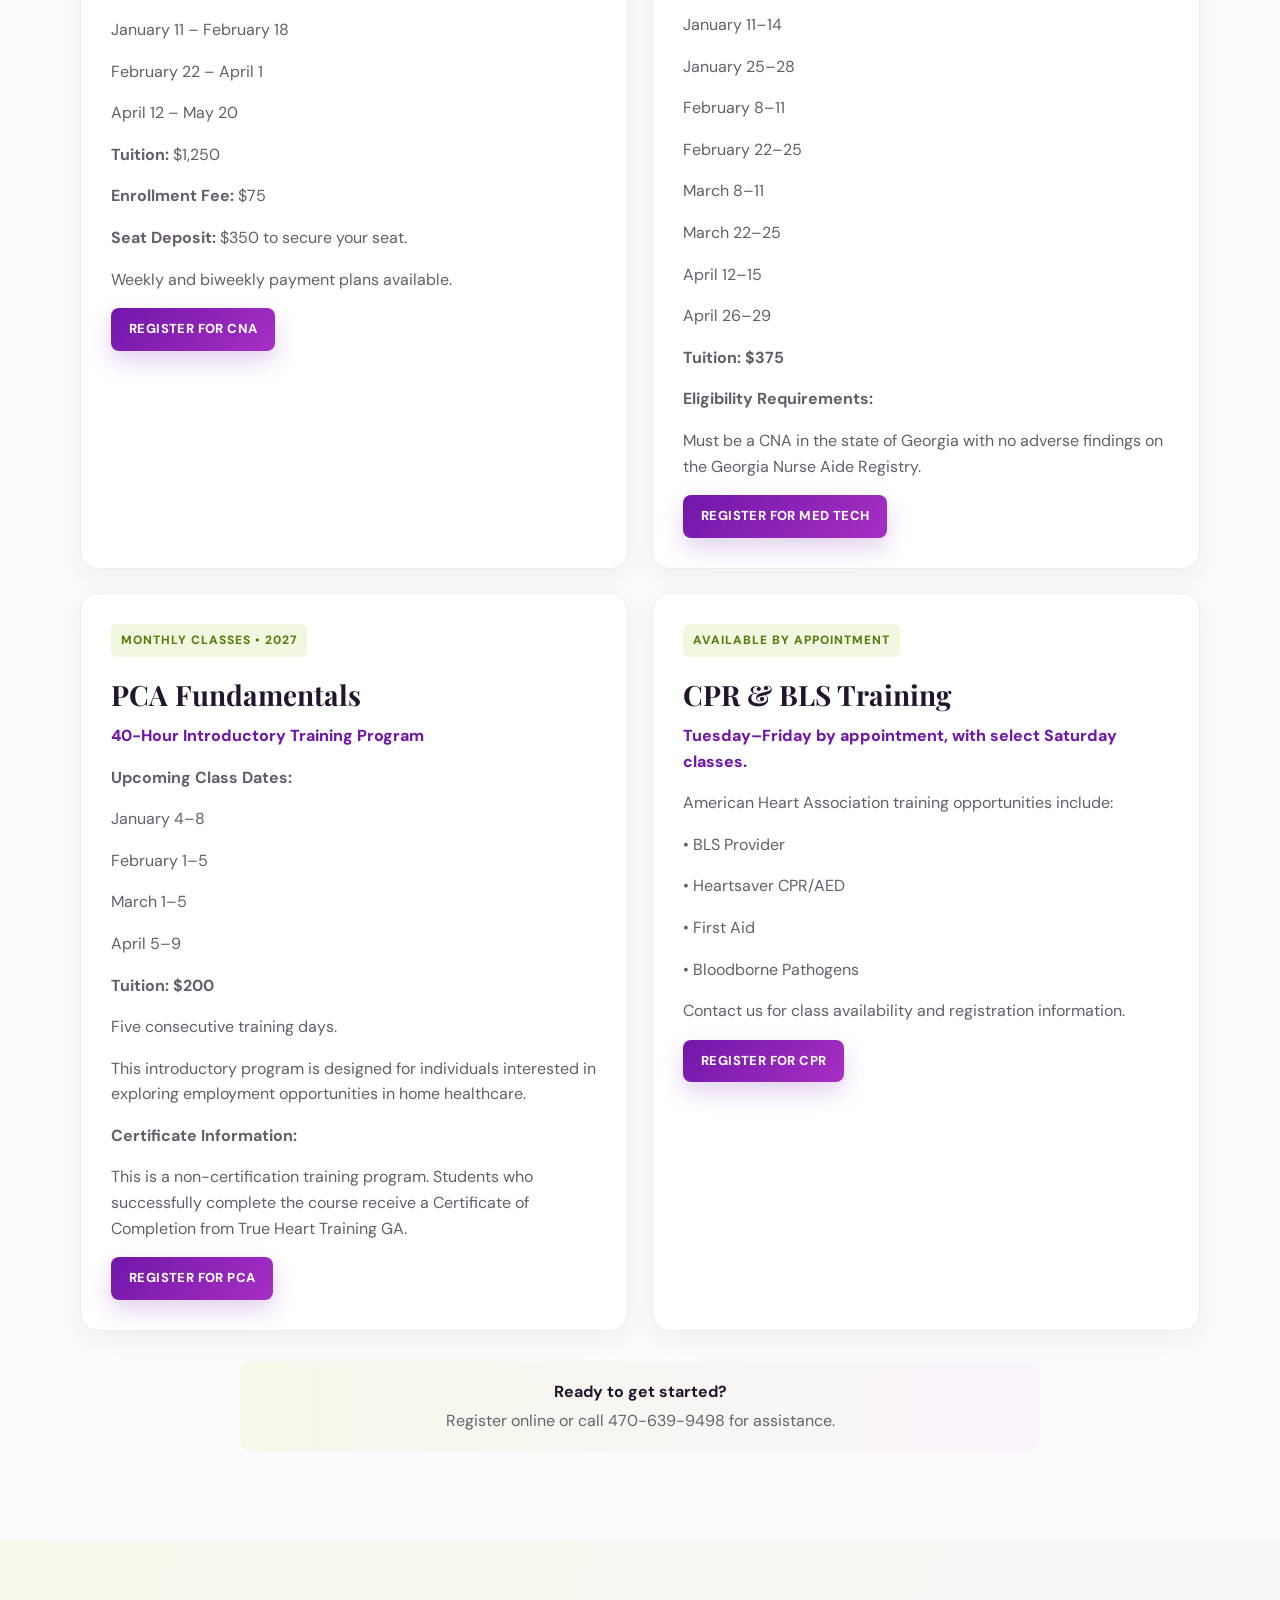
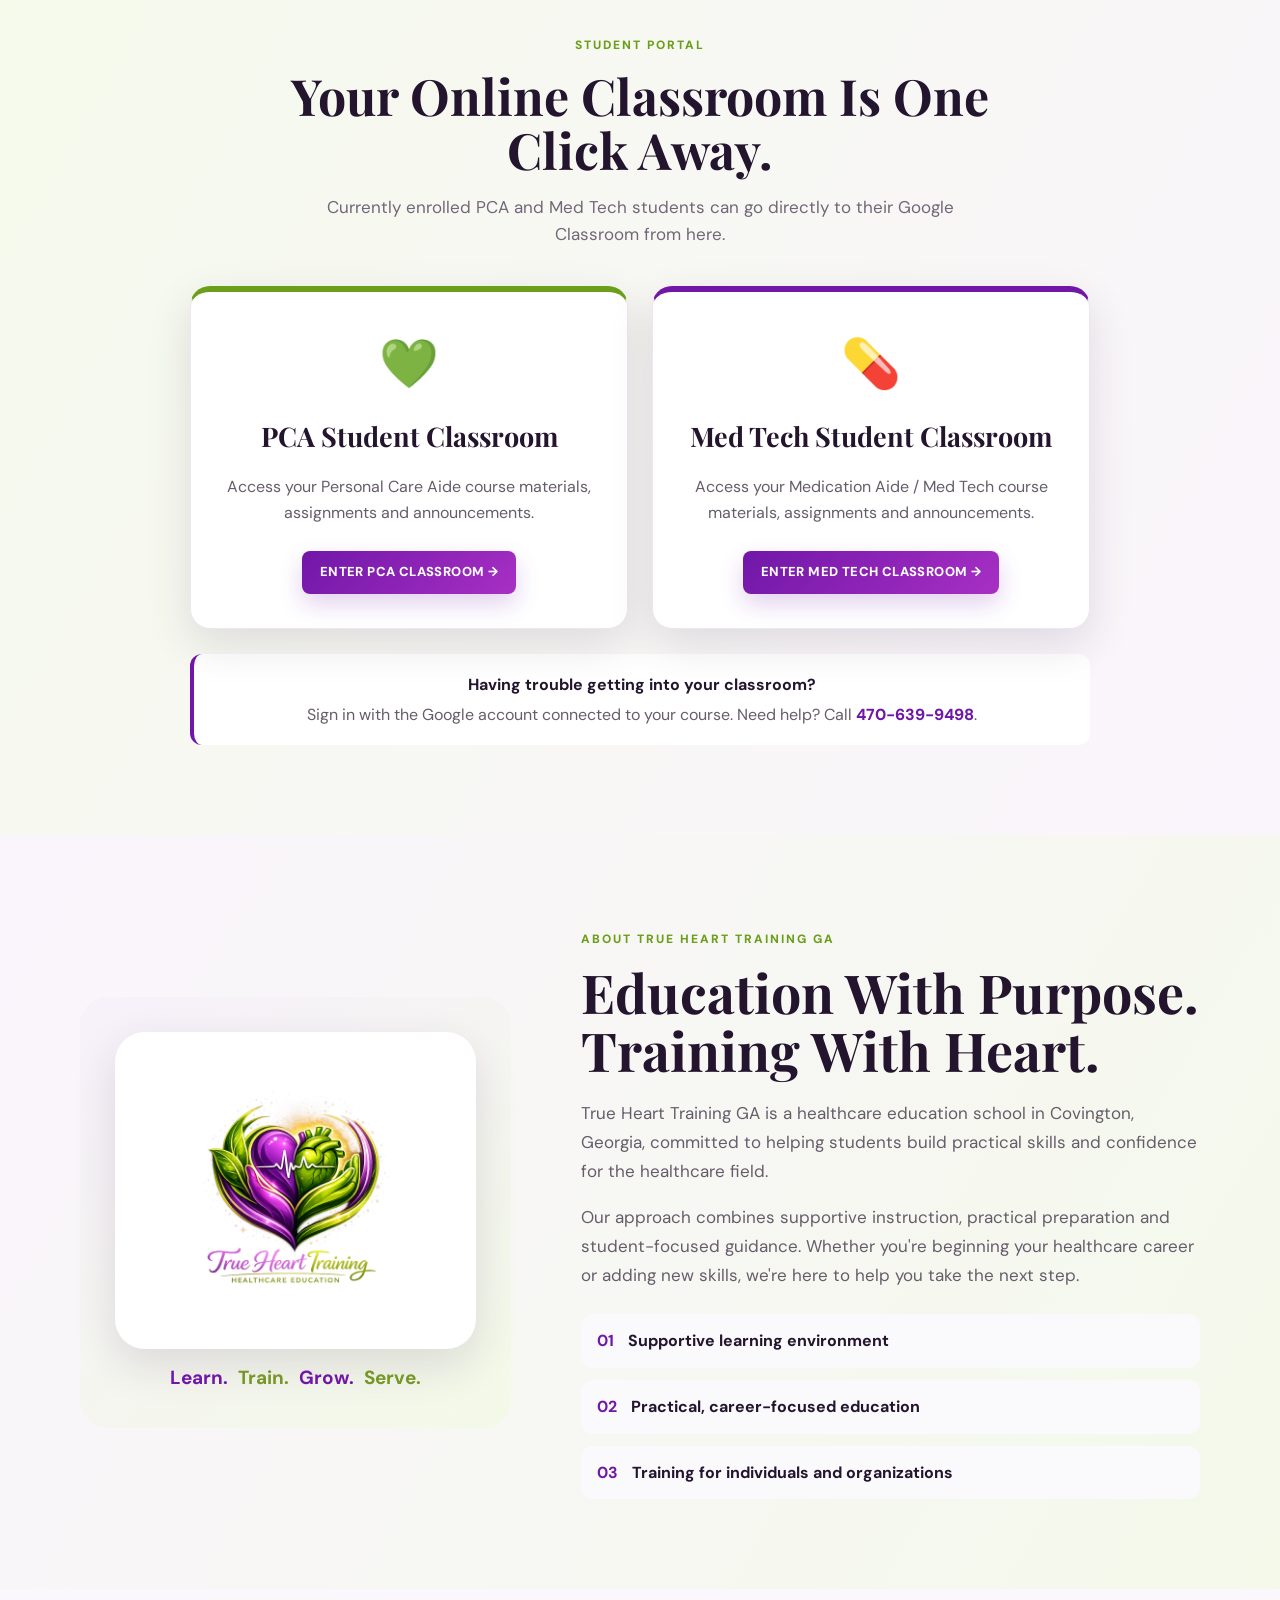
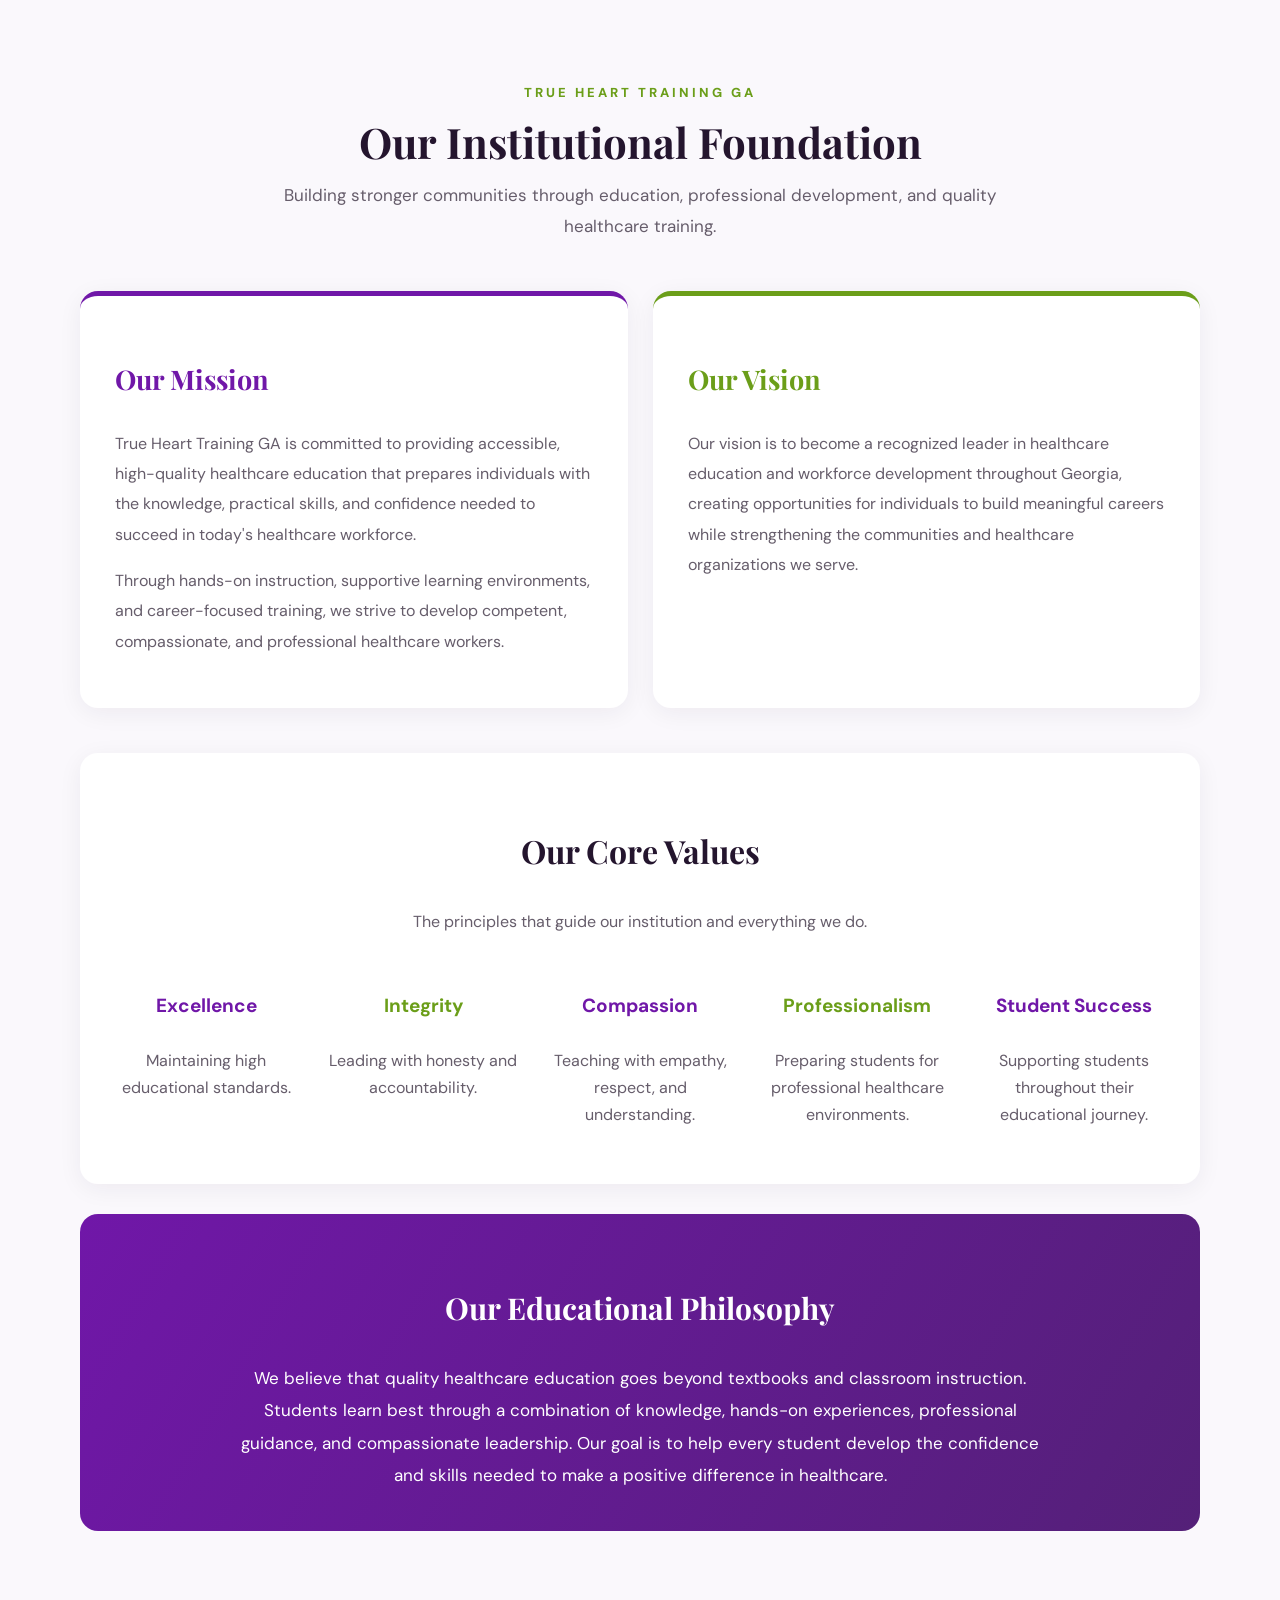
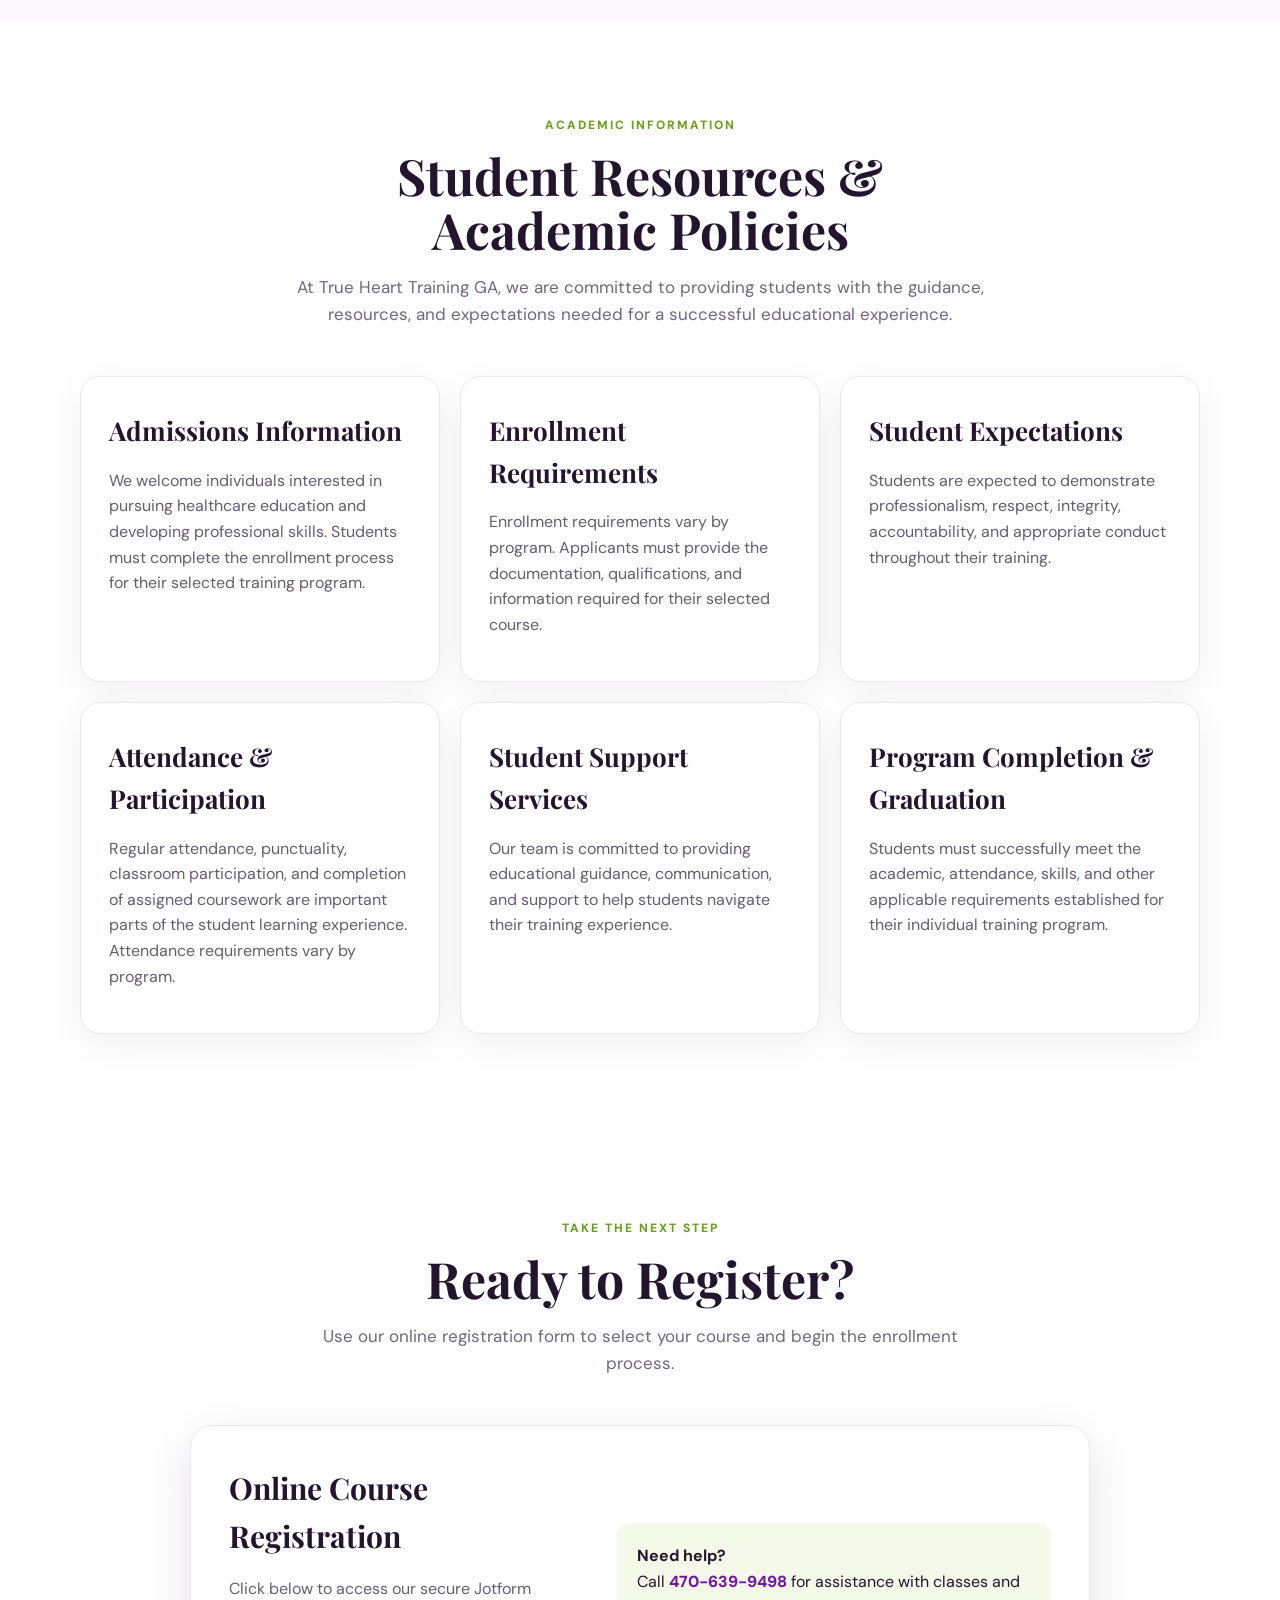
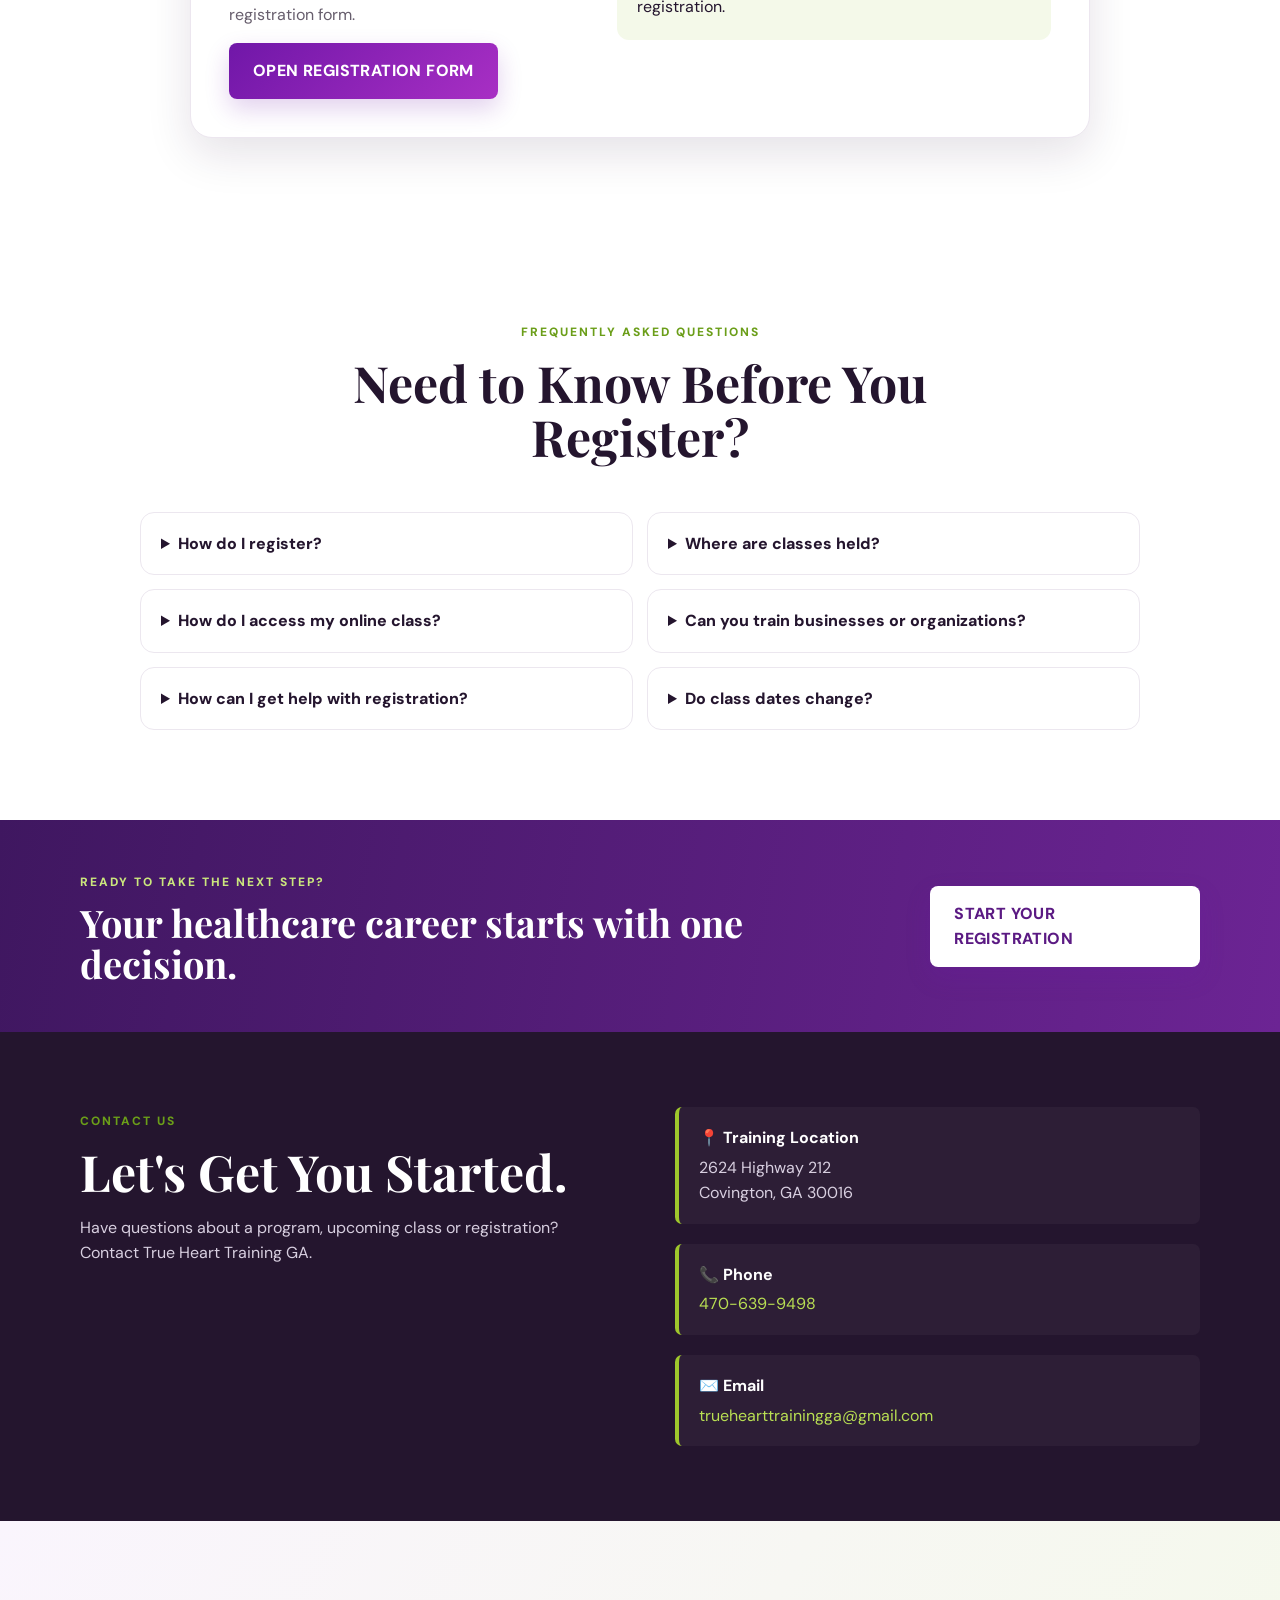
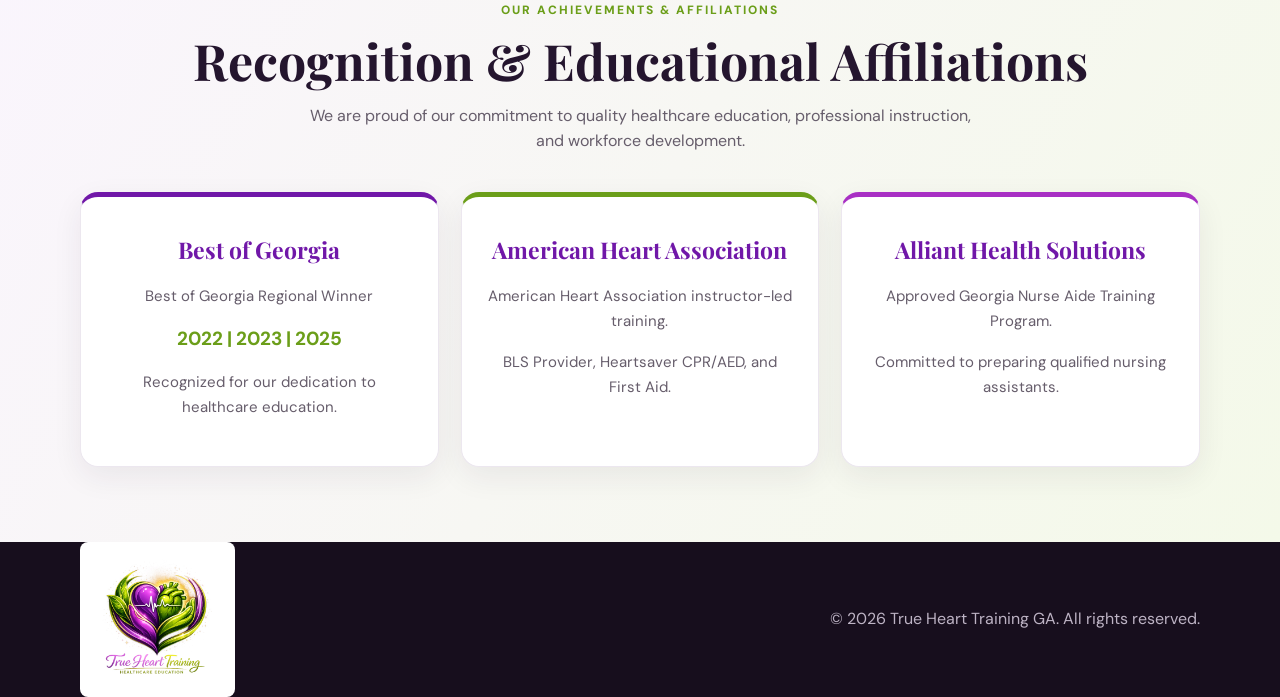
==== commit a322456e: "Update stylesheet link with versioning Refresh website stylesheet" ====
--- a/index.html
+++ b/index.html
@@ -5,7 +5,7 @@
 <meta name="viewport" content="width=device-width, initial-scale=1.0">
 <title>True Heart Training GA | Healthcare Education</title>
 <meta name="description" content="True Heart Training GA provides healthcare education and career-focused training in Covington, Georgia.">
-<link rel="stylesheet" href="style.css">
+<link rel="stylesheet" href="style.css?v=2">
 <link rel="preconnect" href="https://fonts.googleapis.com"><link rel="preconnect" href="https://fonts.gstatic.com" crossorigin><link href="https://fonts.googleapis.com/css2?family=DM+Sans:wght@400;500;600;700&family=Playfair+Display:wght@600;700&display=swap" rel="stylesheet">
 </head>
 <body>
--- a/style.css
+++ b/style.css
@@ -303,3 +303,75 @@
     }
 
 }
+/* RECOGNITION & EDUCATIONAL AFFILIATIONS */
+
+.recognition-section {
+    padding: 75px 0;
+    background: linear-gradient(120deg, #faf5fd, #f4f9e9);
+    text-align: center;
+}
+
+.recognition-section h2 {
+    color: #24152e;
+    margin: 12px 0 15px;
+}
+
+.recognition-intro {
+    max-width: 680px;
+    margin: 0 auto 38px;
+    color: #665d6b;
+    font-size: 16px;
+}
+
+.recognition-grid {
+    display: grid;
+    grid-template-columns: repeat(3, 1fr);
+    gap: 22px;
+}
+
+.recognition-card {
+    background: #ffffff;
+    padding: 30px 24px;
+    border-radius: 18px;
+    border: 1px solid #ece7ef;
+    border-top: 5px solid #7017a8;
+    box-shadow: 0 10px 30px rgba(43, 24, 55, .07);
+}
+
+.recognition-card:nth-child(2) {
+    border-top-color: #6b9e19;
+}
+
+.recognition-card:nth-child(3) {
+    border-top-color: #a82fc4;
+}
+
+.recognition-card h3 {
+    font-family: "Playfair Display", Georgia, serif;
+    font-size: 23px;
+    color: #7017a8;
+    margin: 5px 0 12px;
+}
+
+.recognition-card p {
+    color: #665d6b;
+    font-size: 15px;
+    line-height: 1.7;
+}
+
+.recognition-card strong {
+    display: block;
+    color: #6b9e19;
+    font-size: 19px;
+    margin: 12px 0;
+}
+
+@media (max-width: 800px) {
+    .recognition-grid {
+        grid-template-columns: 1fr;
+    }
+
+    .recognition-section {
+        padding: 60px 0;
+    }
+}
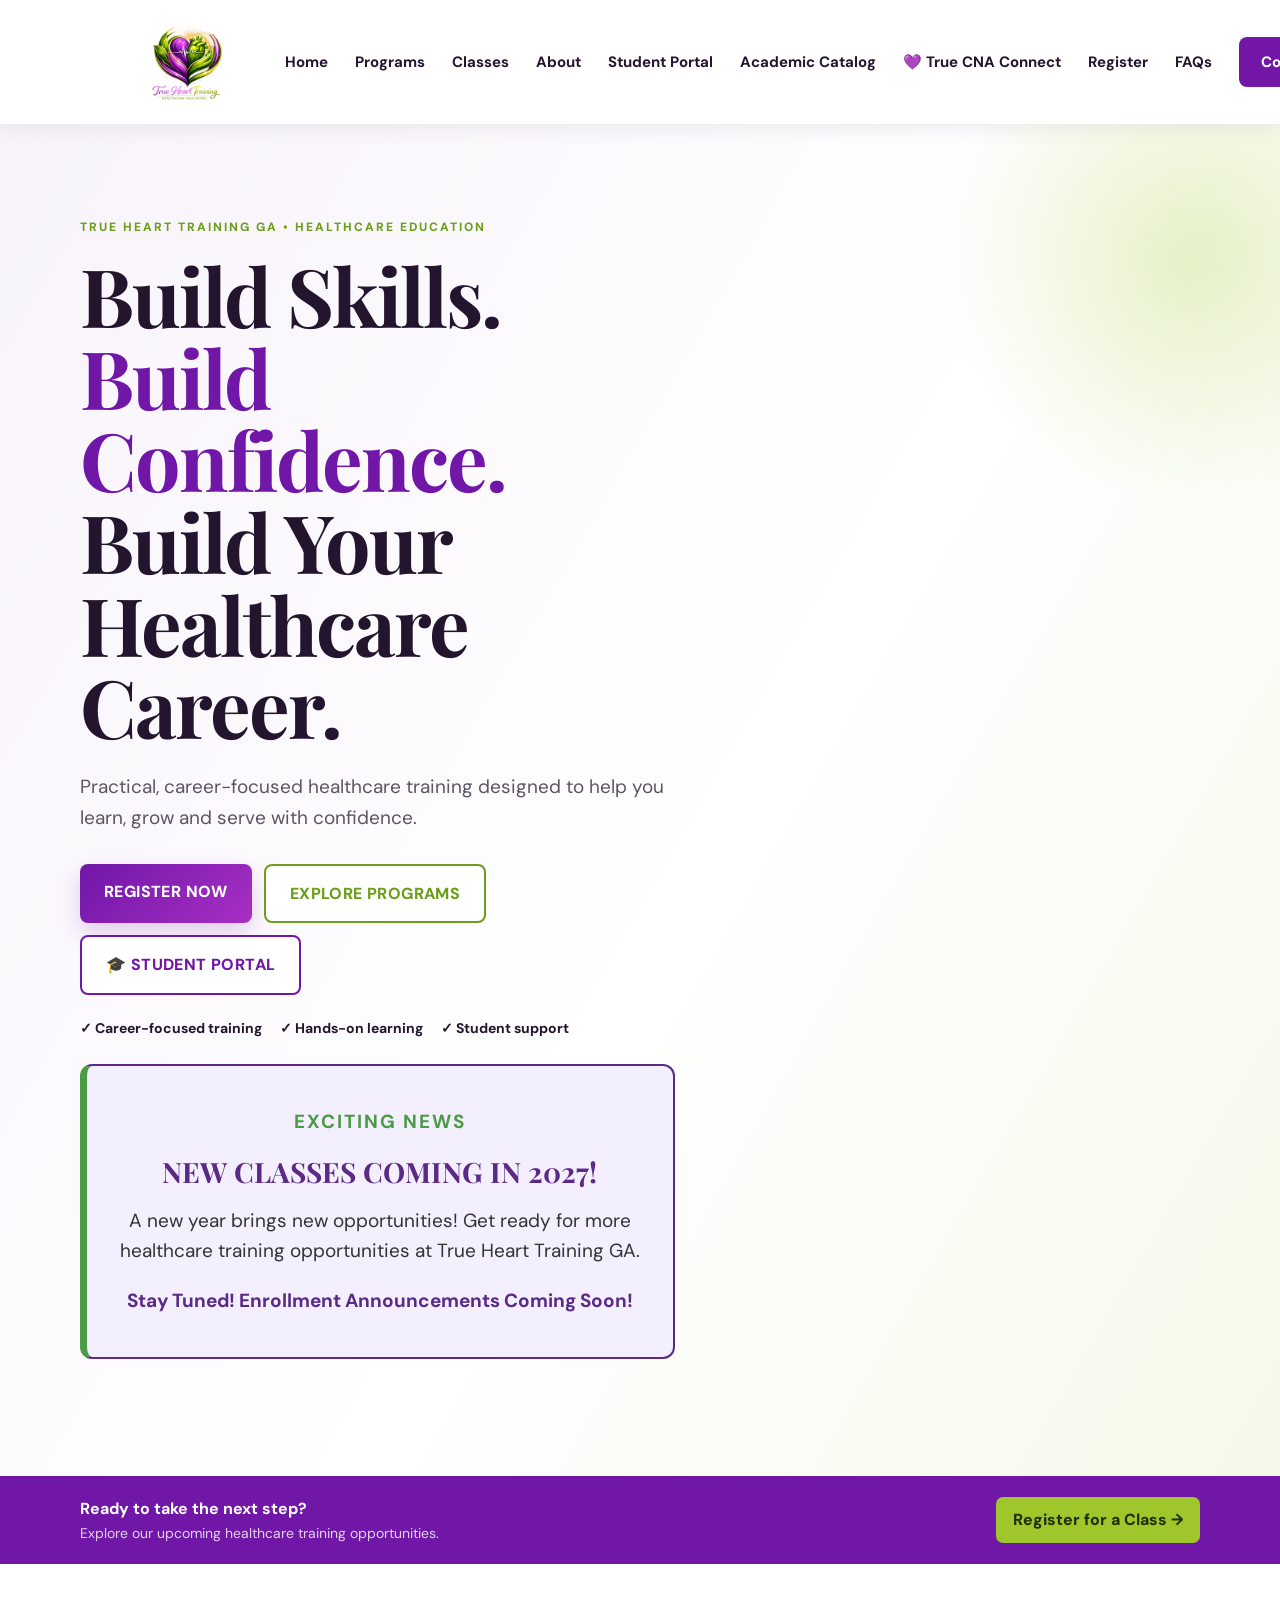
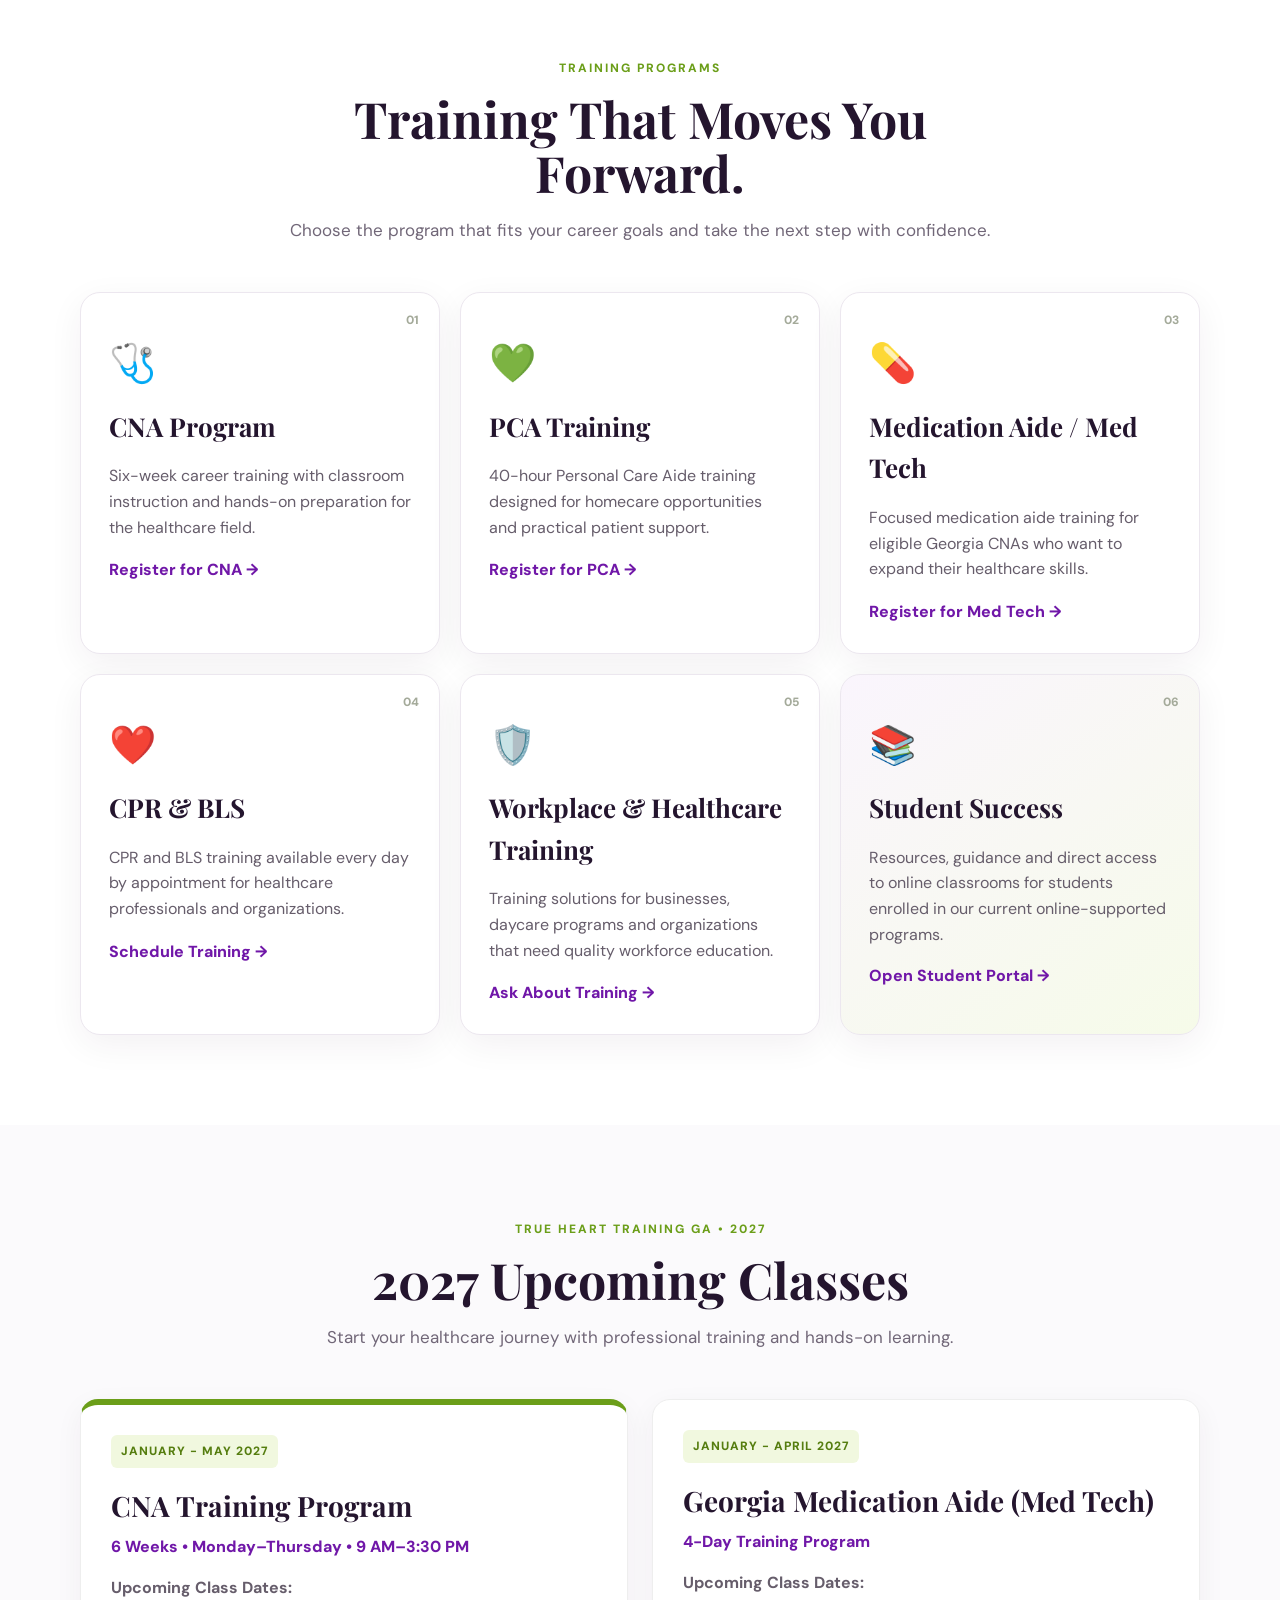
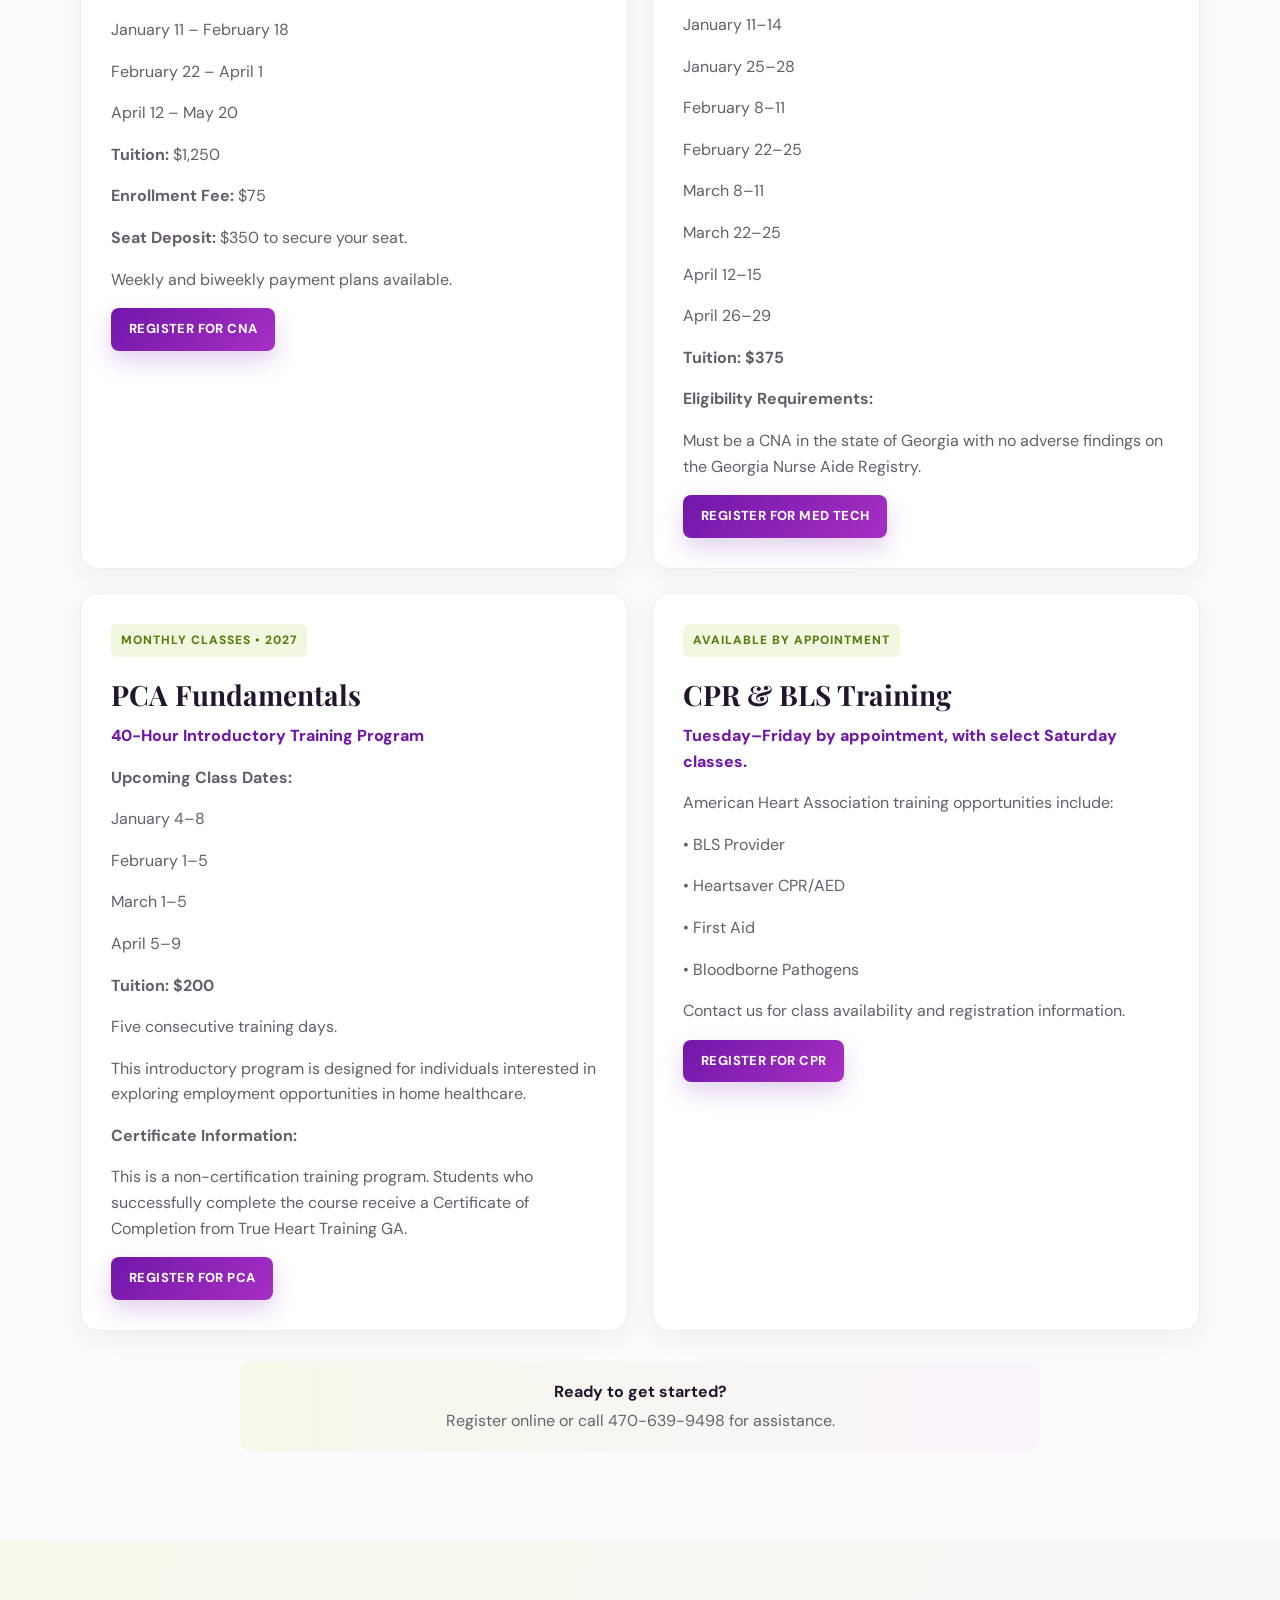
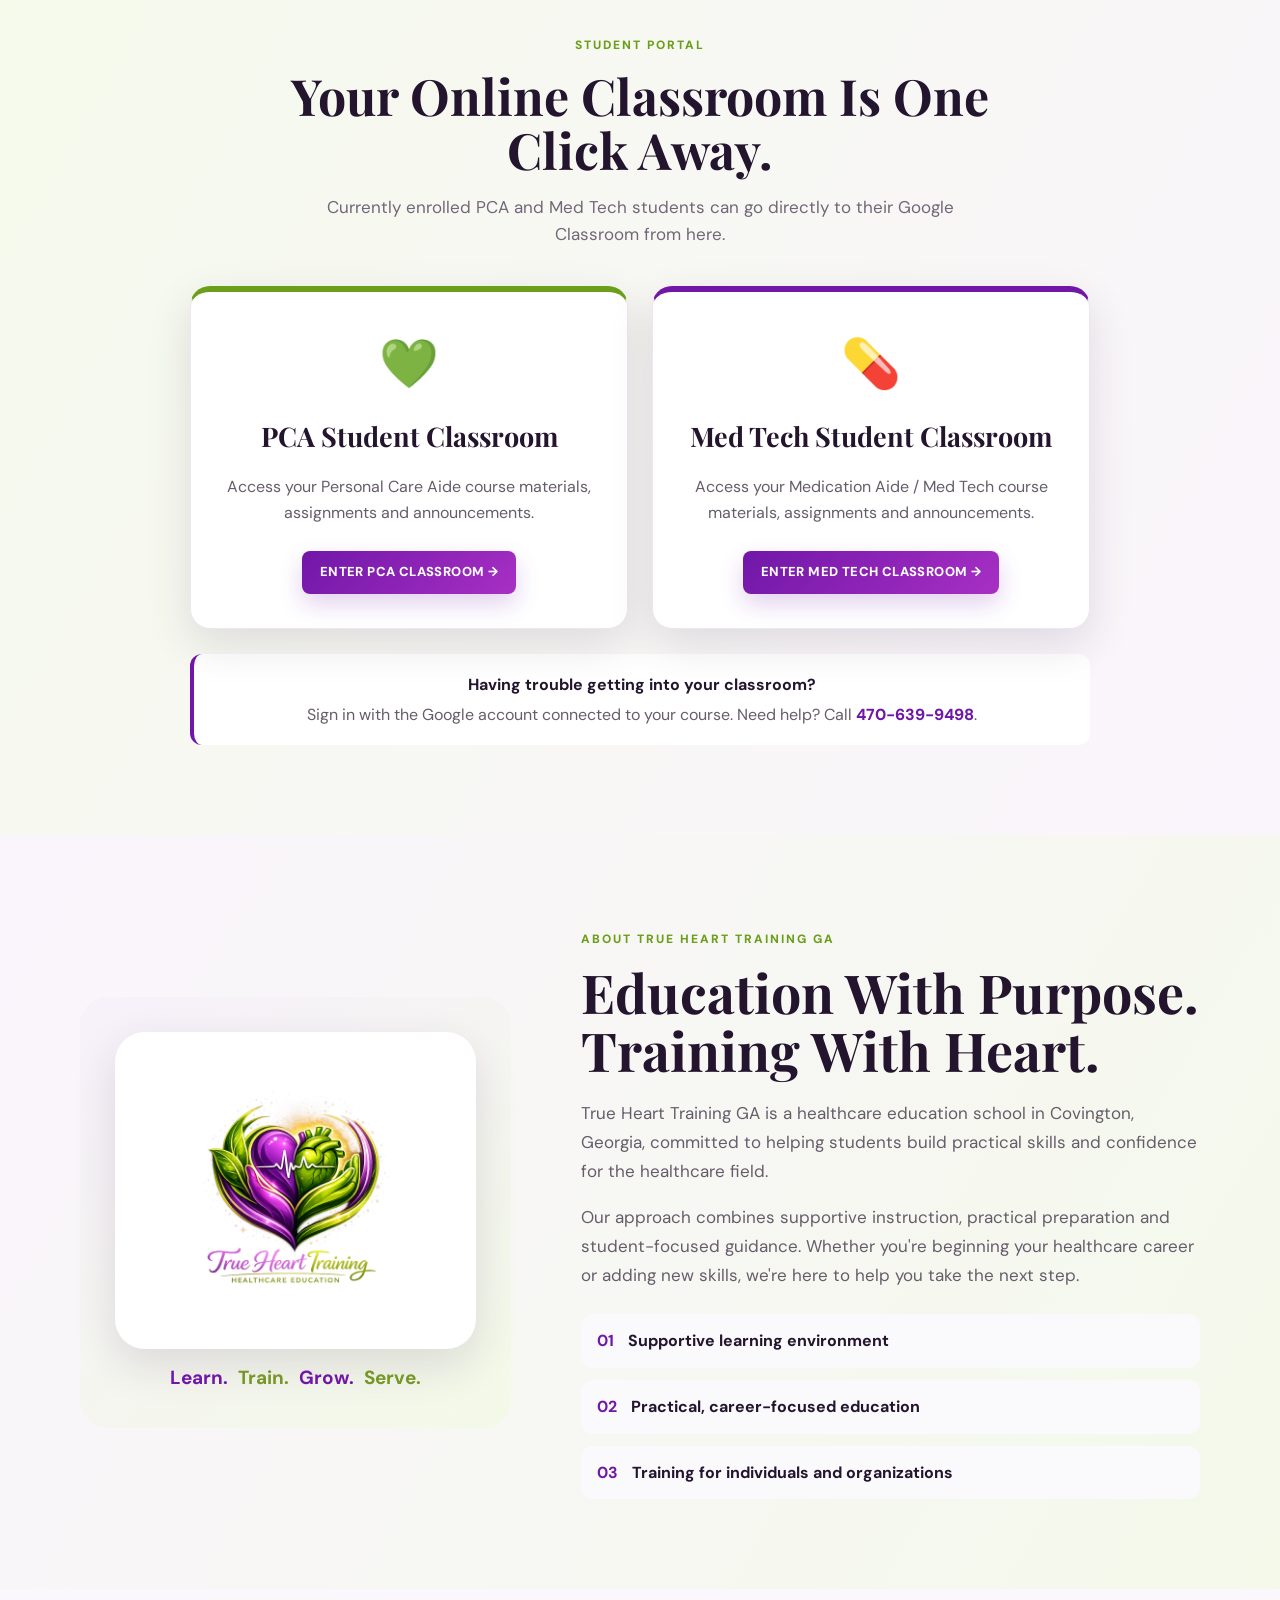
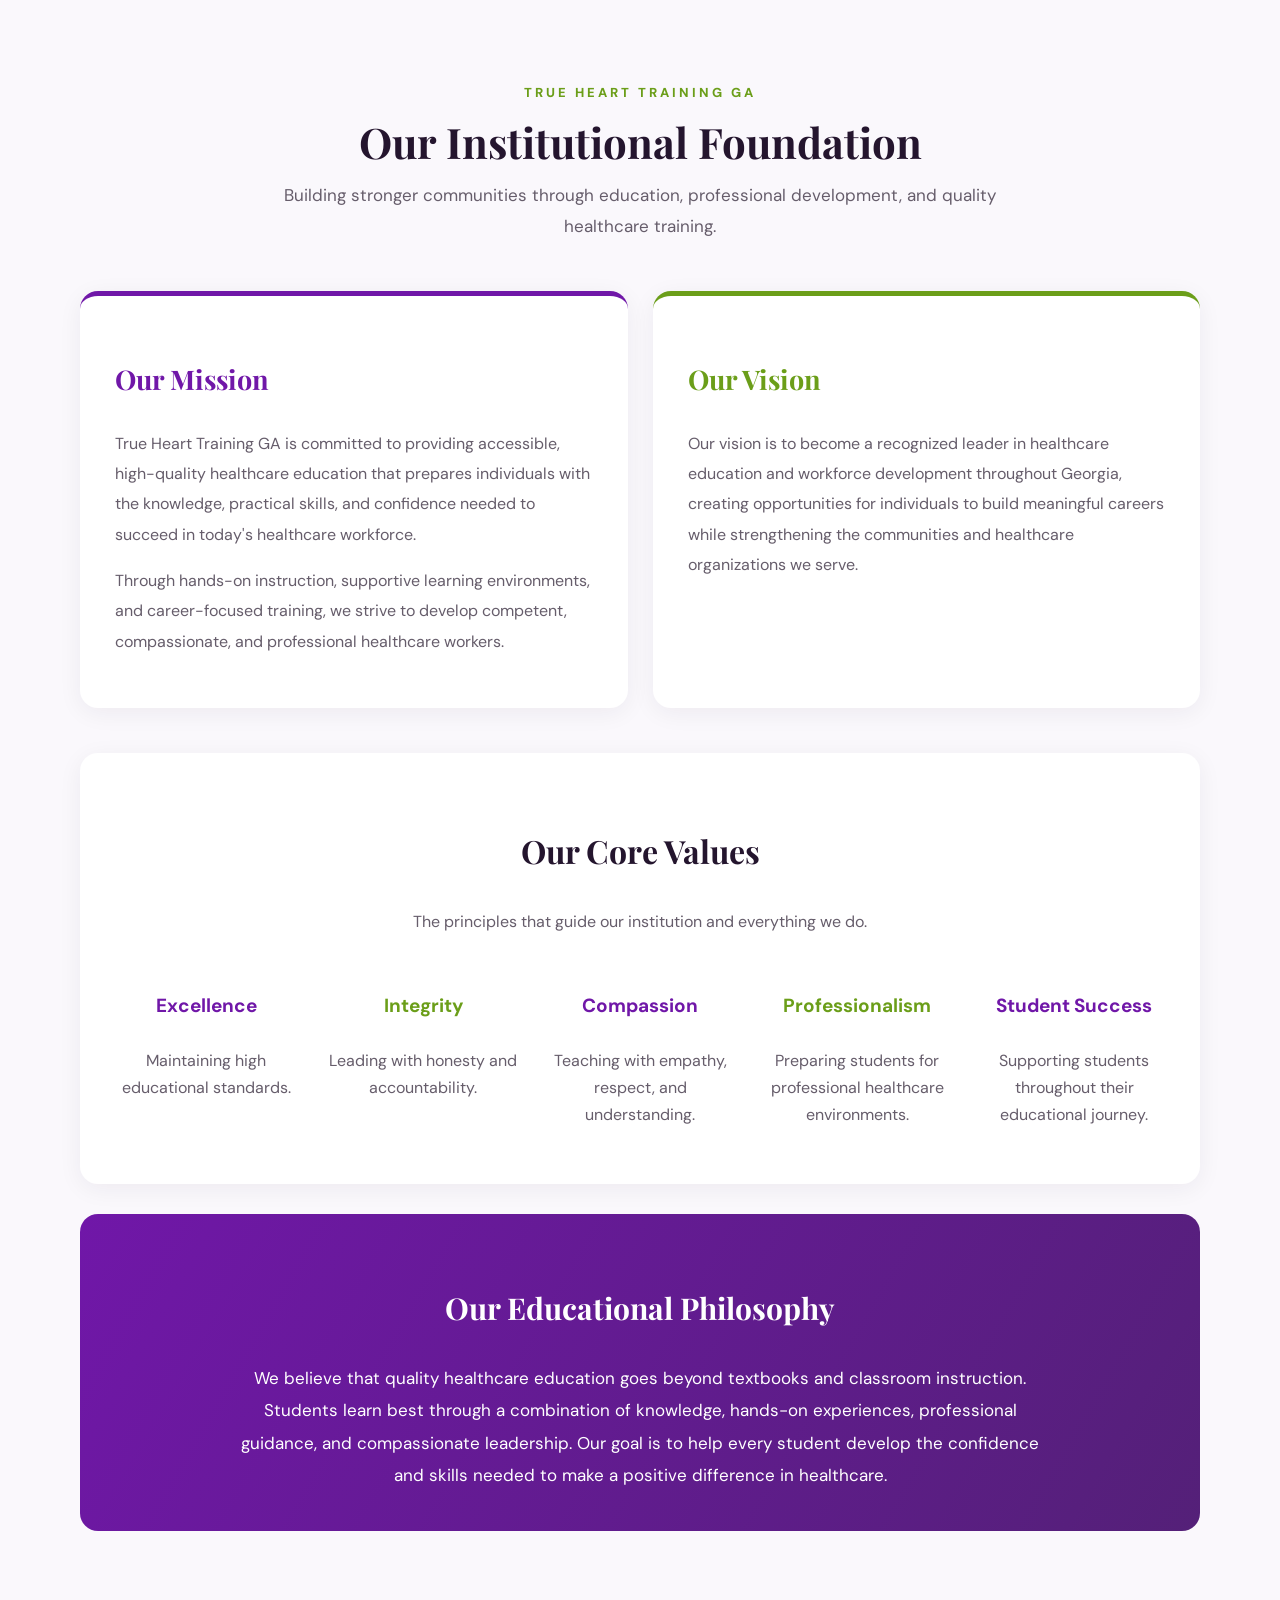
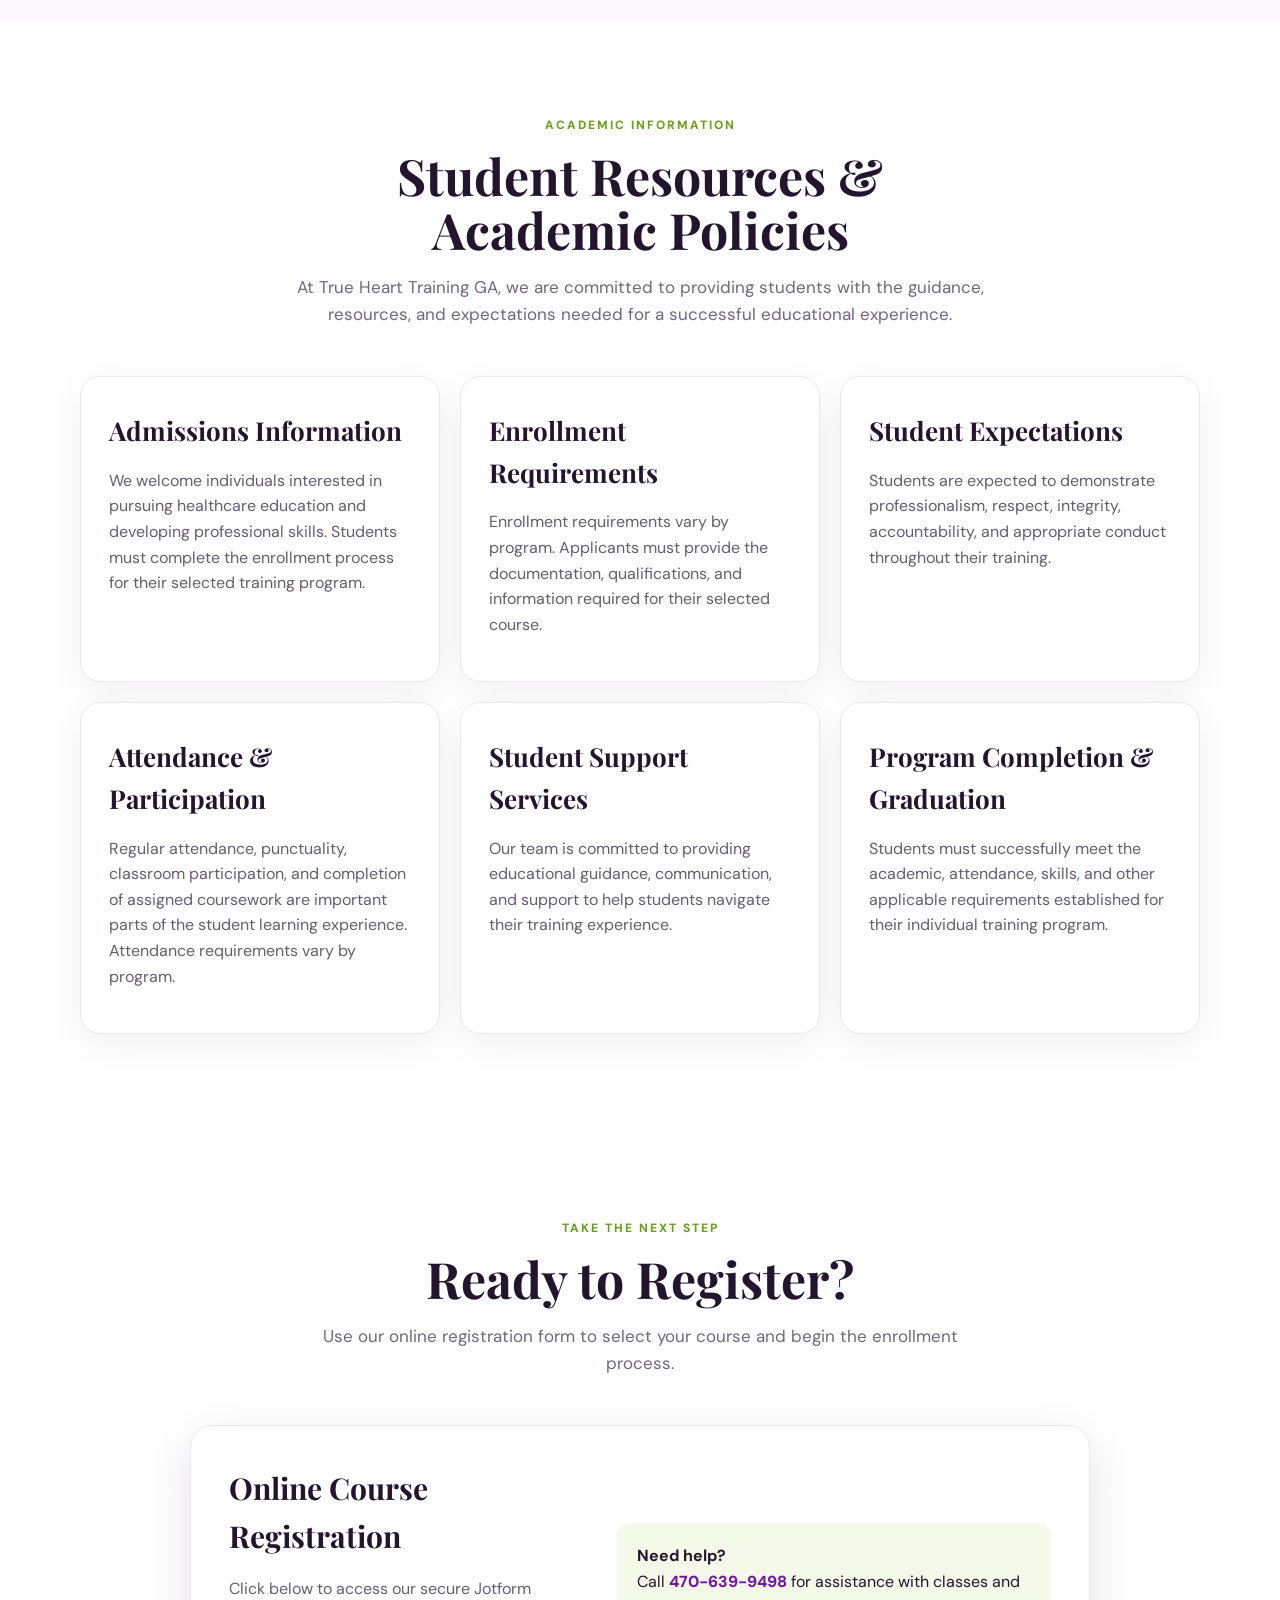
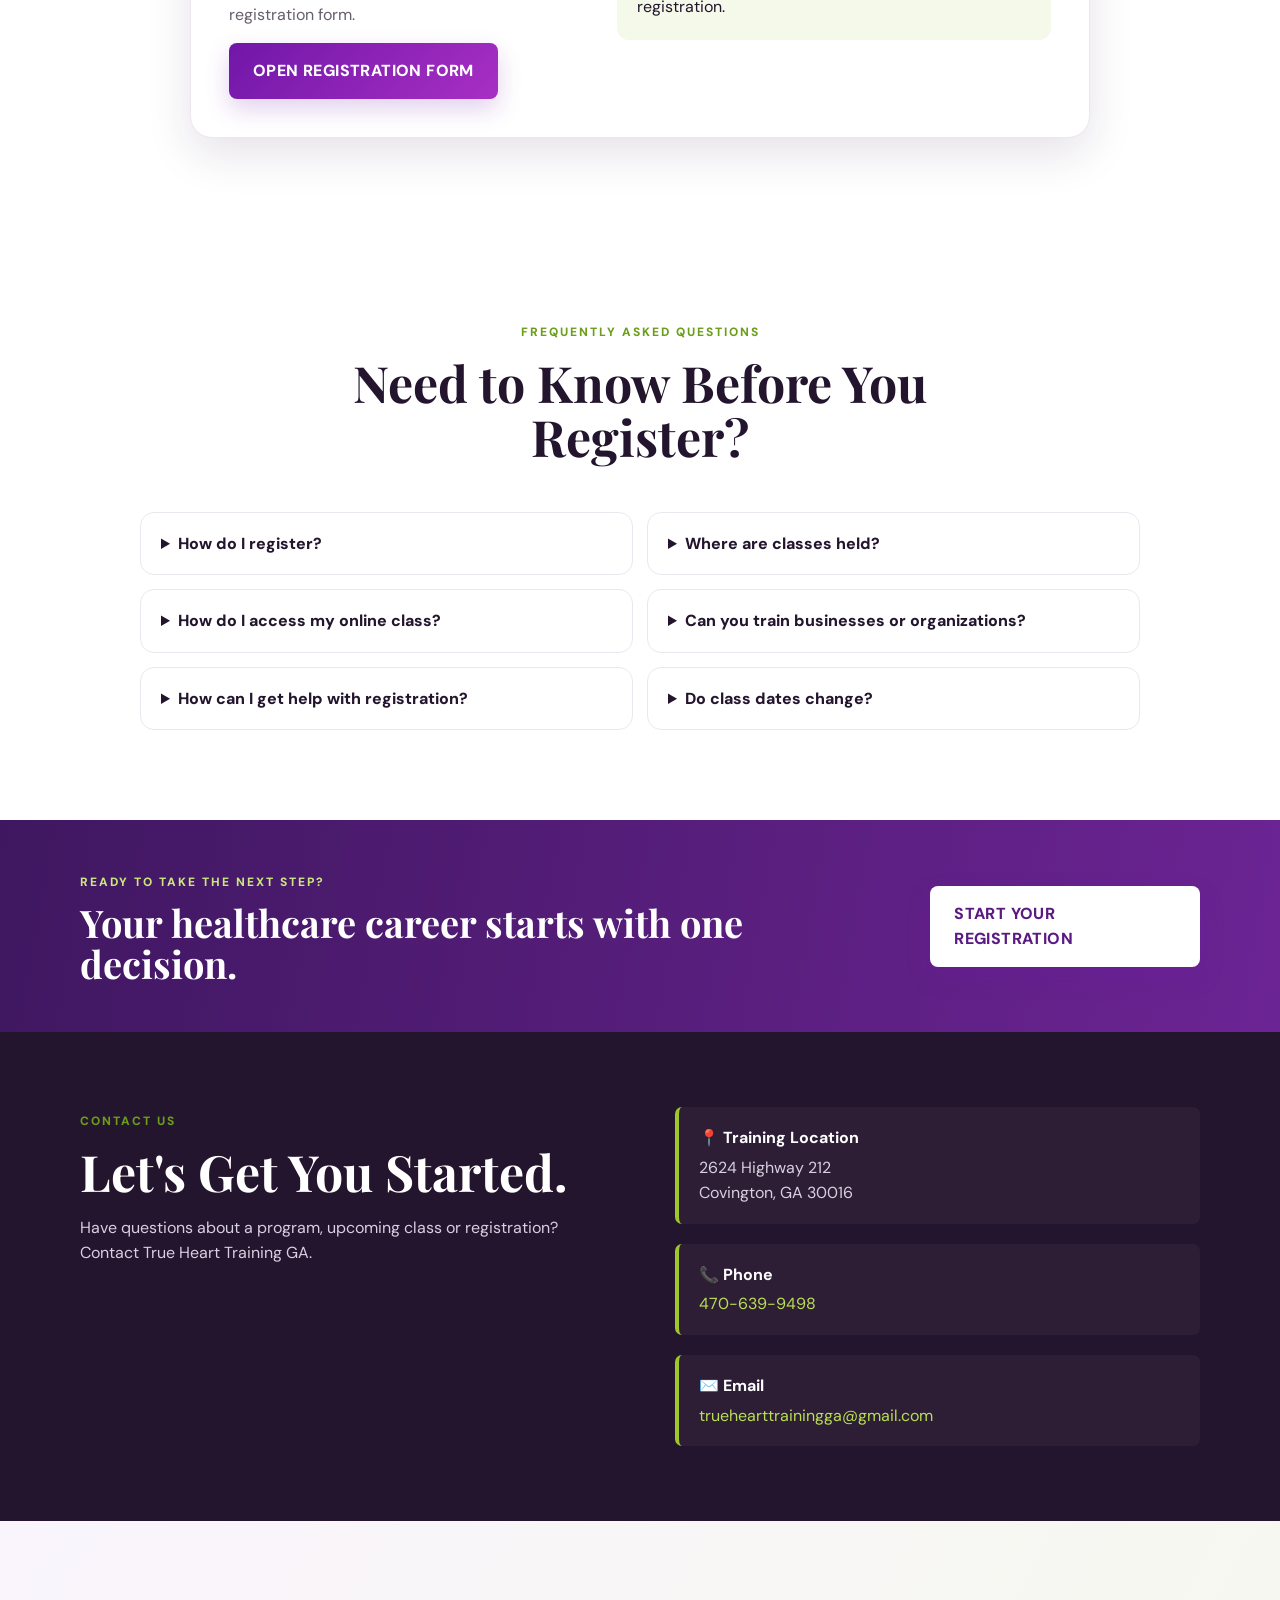
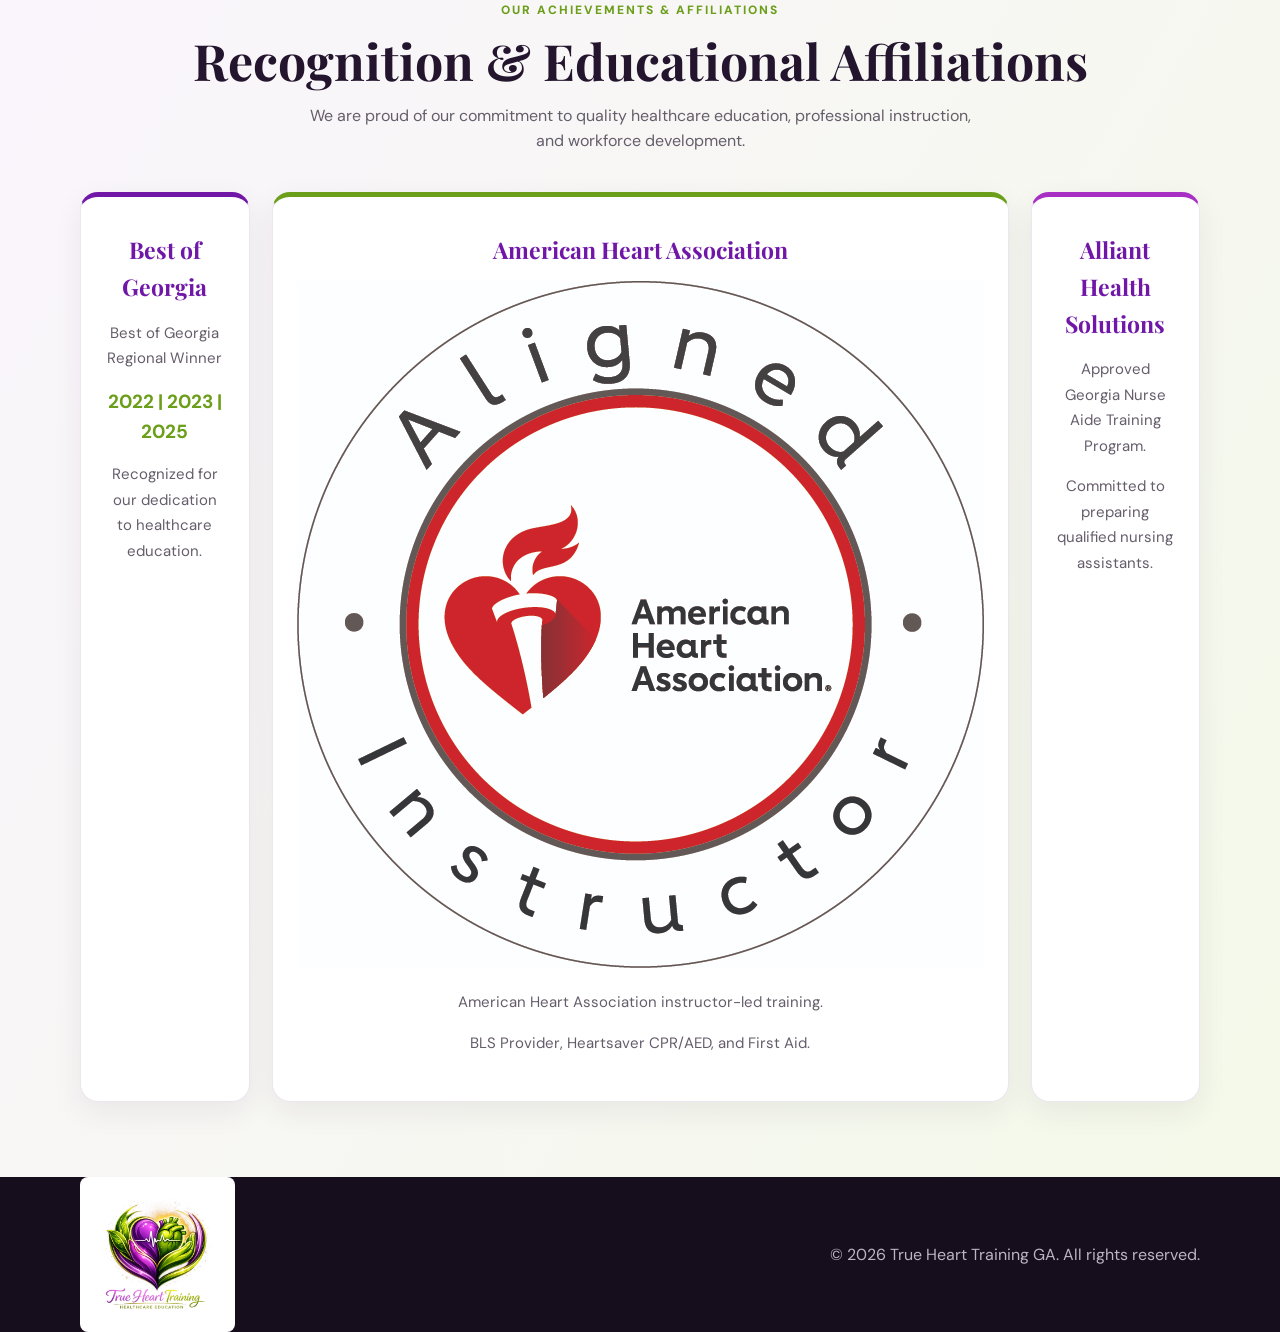
==== commit 79195c8e: "Update American Heart Association section in index.html Add American Heart Association instructor lo" ====
--- a/index.html
+++ b/index.html
@@ -563,10 +563,16 @@
       </div>
 
       <div class="recognition-card">
-        <h3>American Heart Association</h3>
-        <p>American Heart Association instructor-led training.</p>
-        <p>BLS Provider, Heartsaver CPR/AED, and First Aid.</p>
-      </div>
+
+  <h3>American Heart Association</h3>
+
+  <img src="aha-instructor.jpg"
+       alt="American Heart Association Instructor"
+       class="aha-instructor-logo">
+
+  <p>American Heart Association instructor-led training.</p>
+  <p>BLS Provider, Heartsaver CPR/AED, and First Aid.</p>
+</div>
 
       <div class="recognition-card">
         <h3>Alliant Health Solutions</h3>
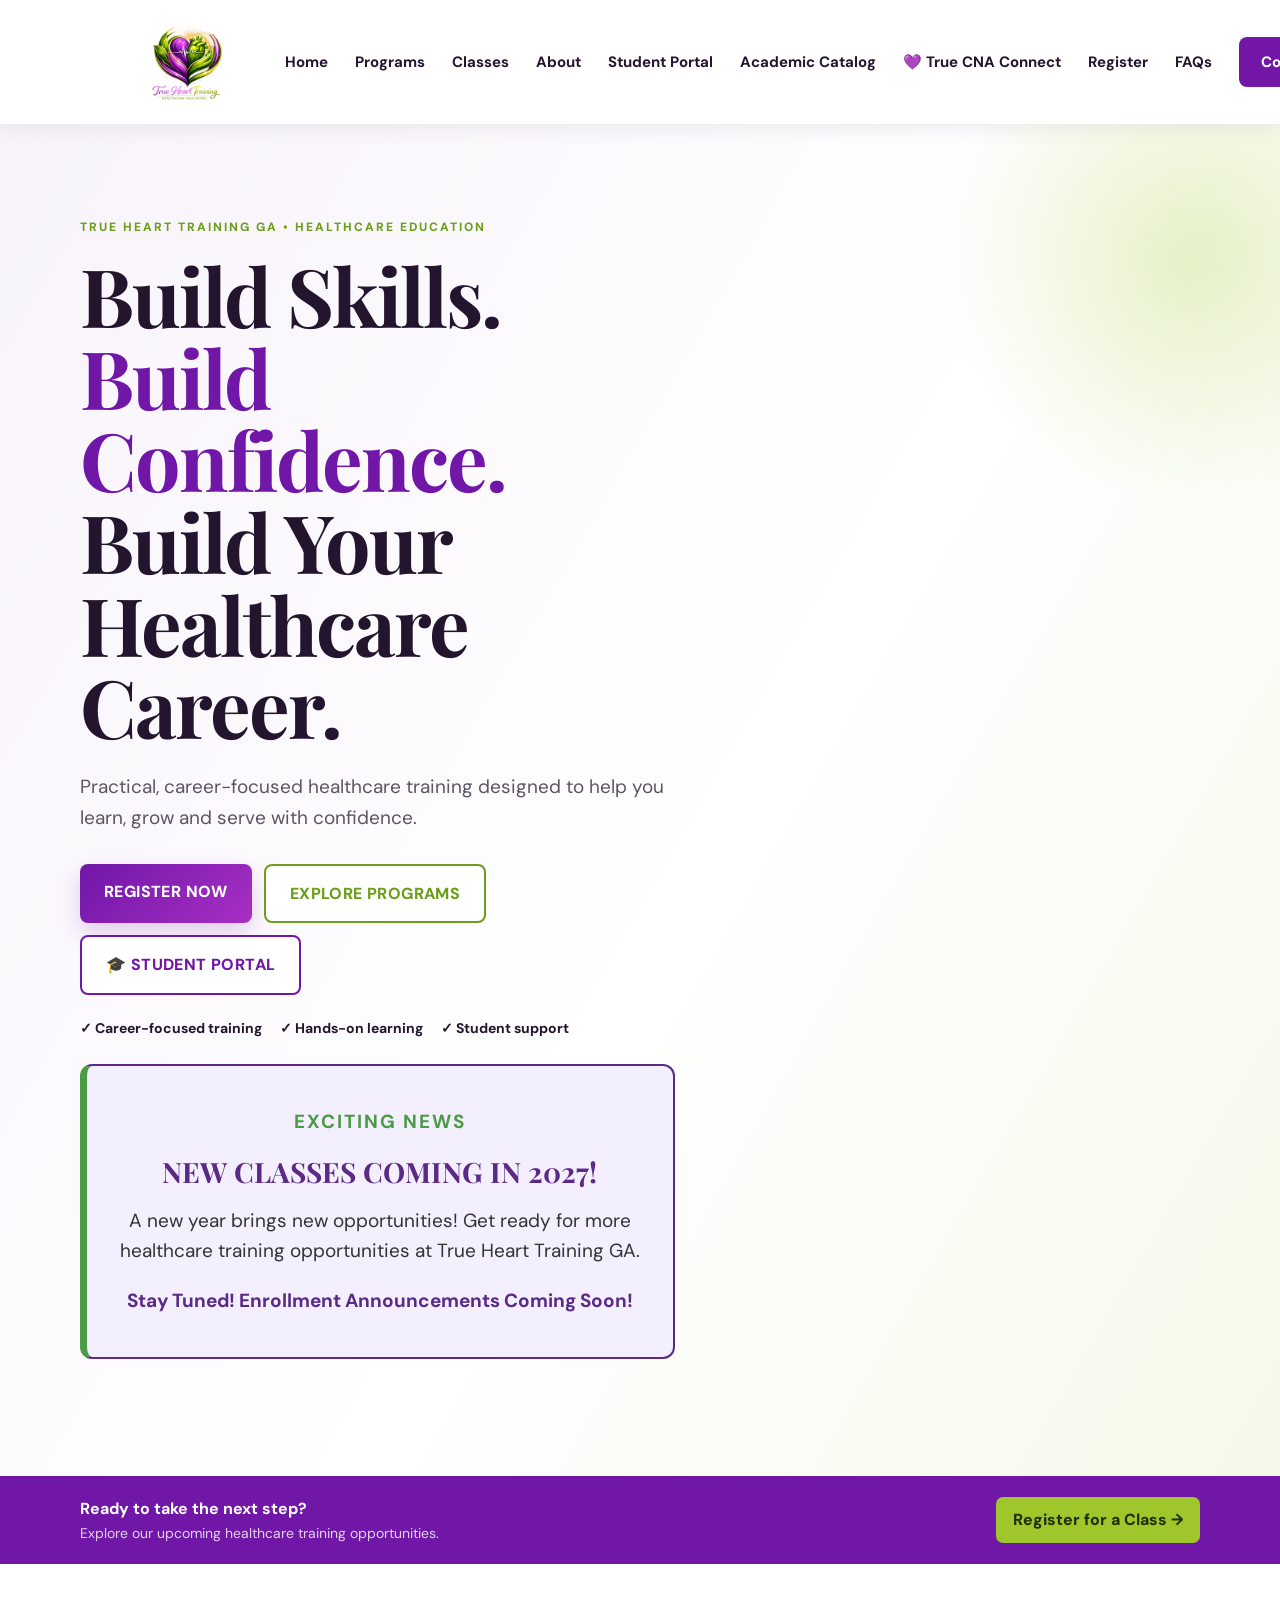
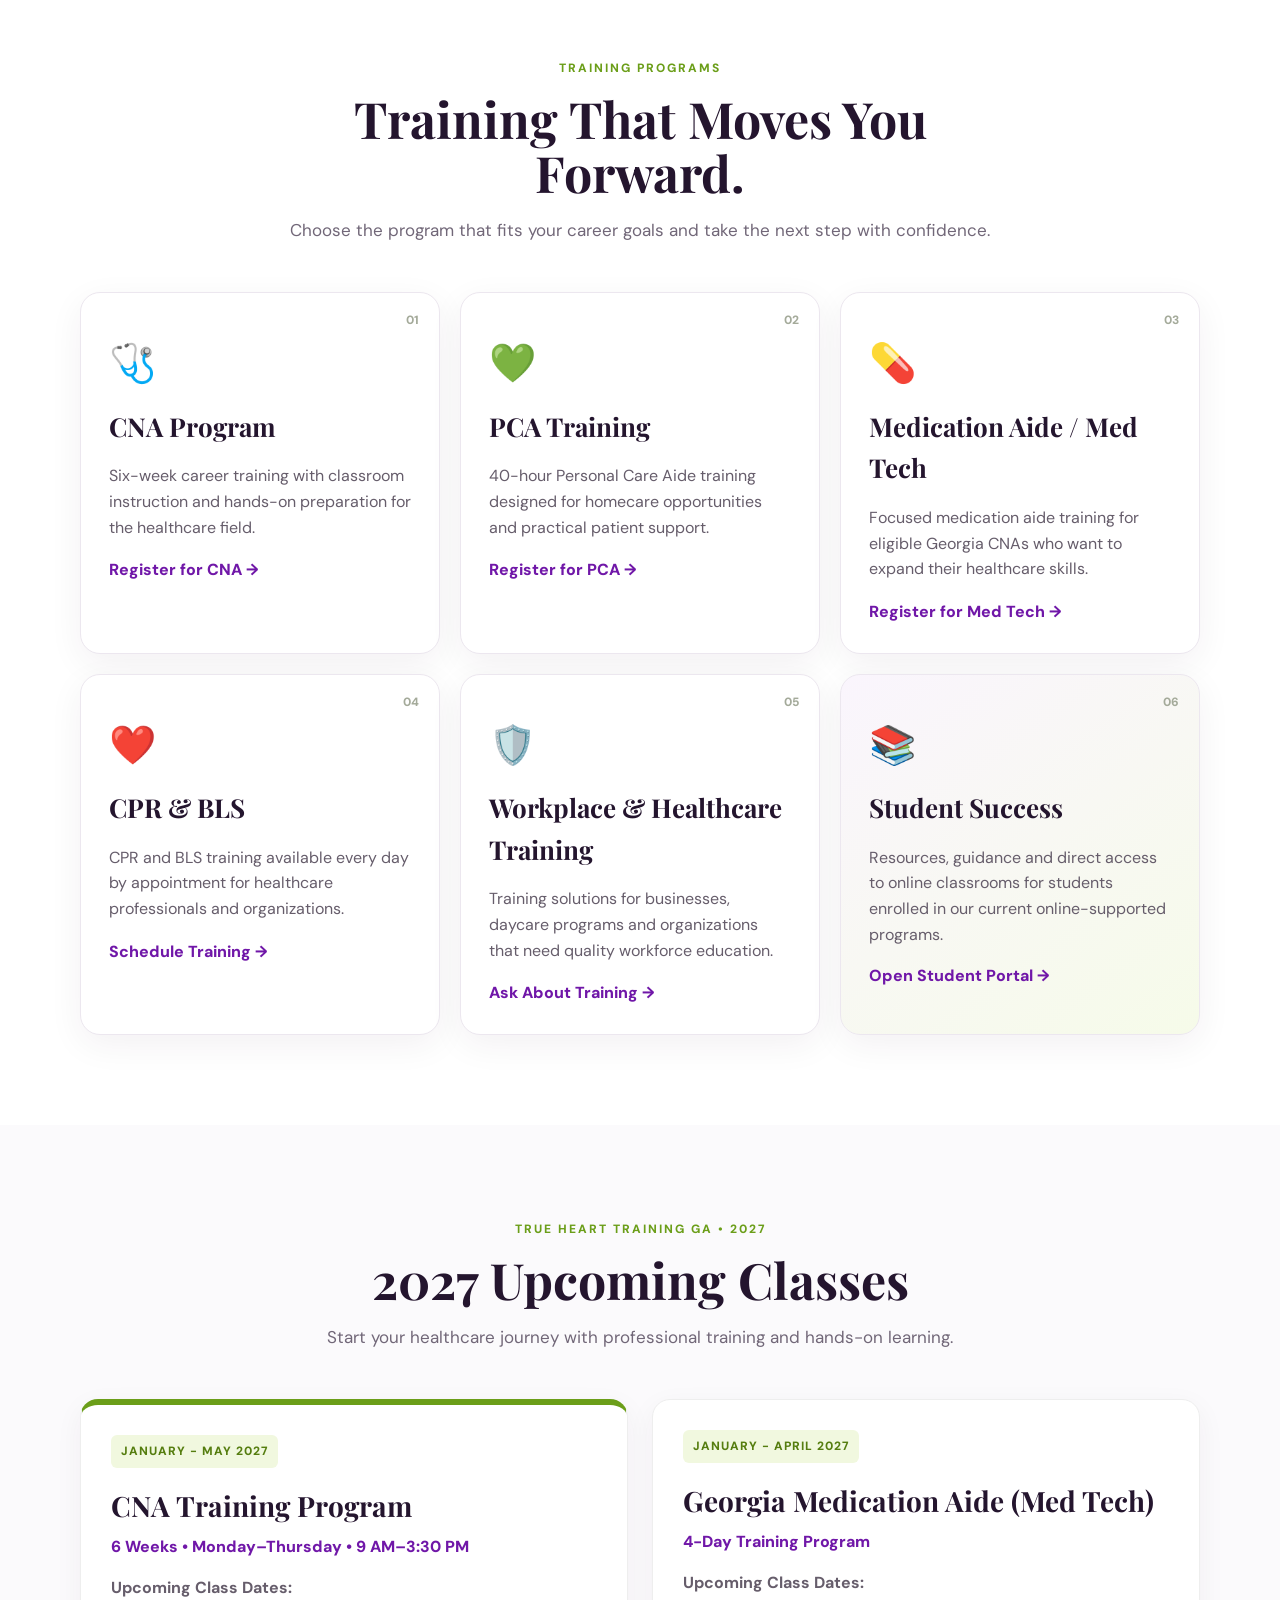
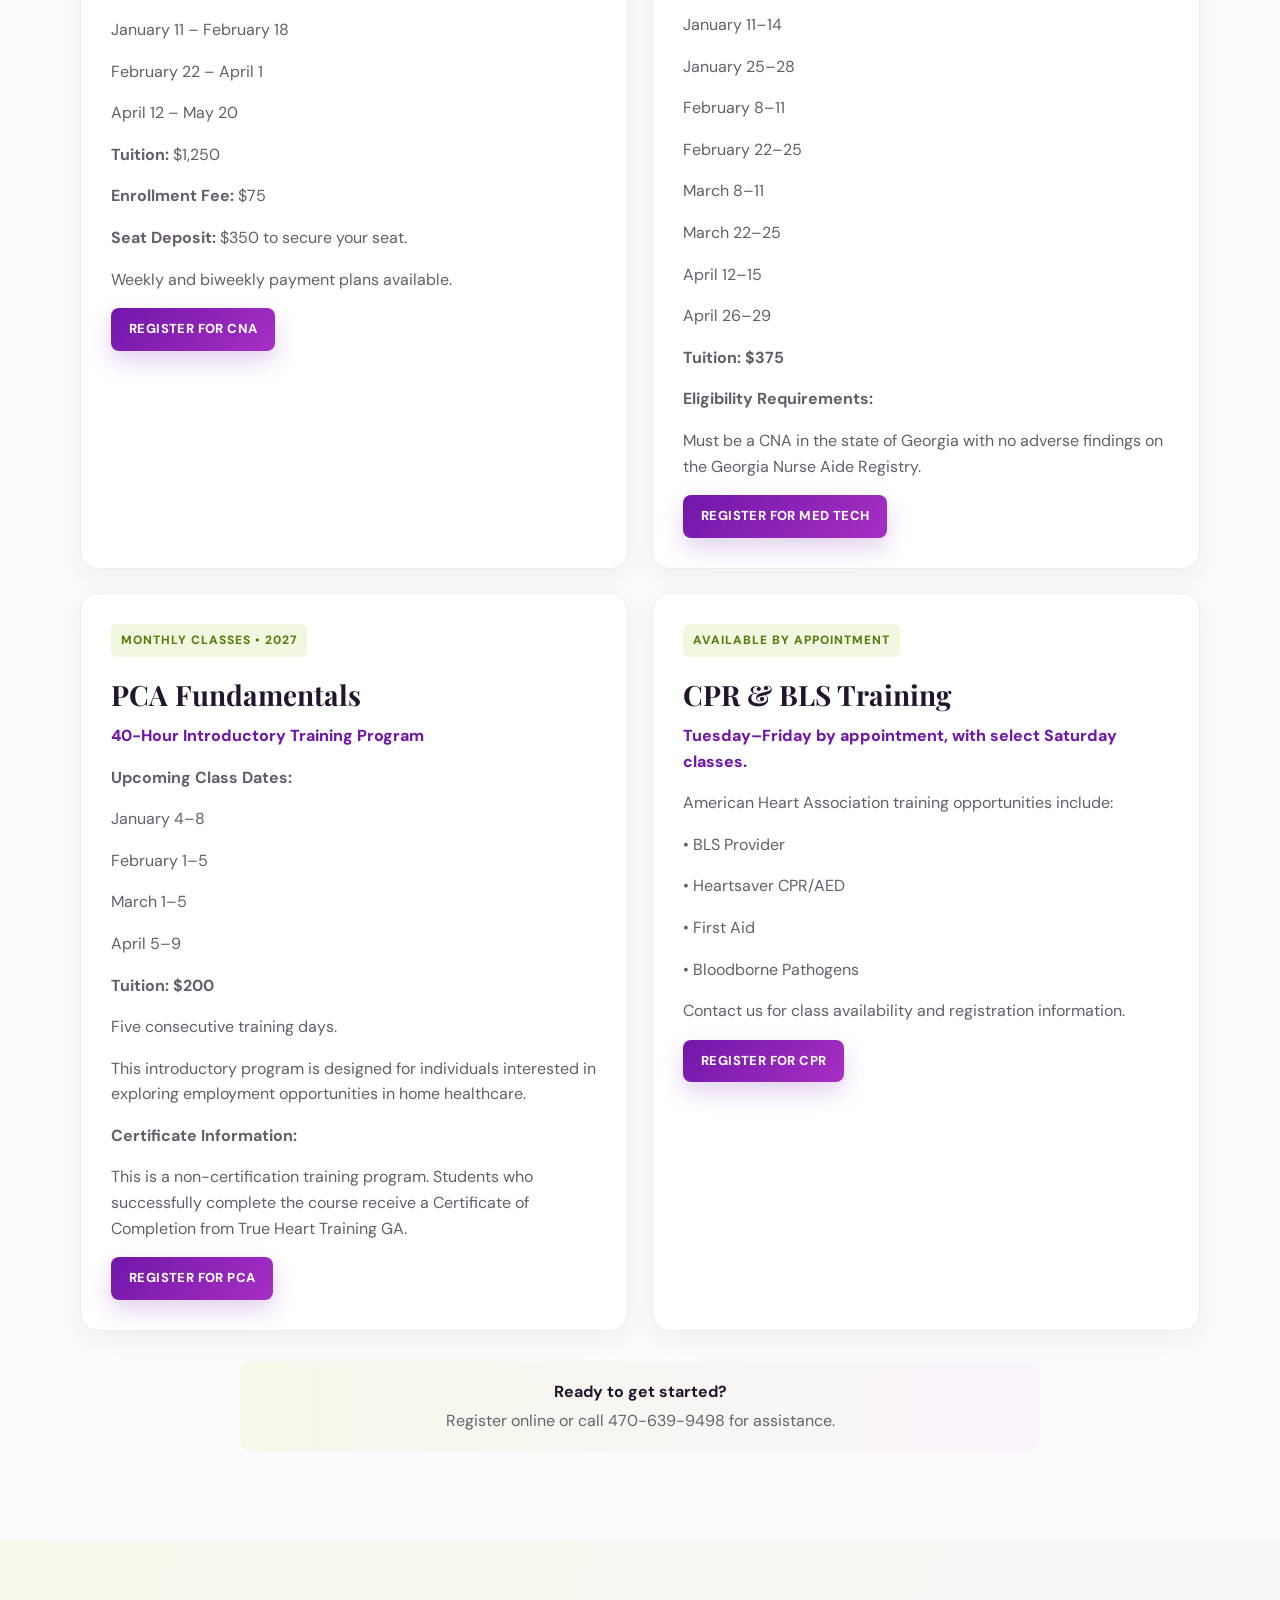
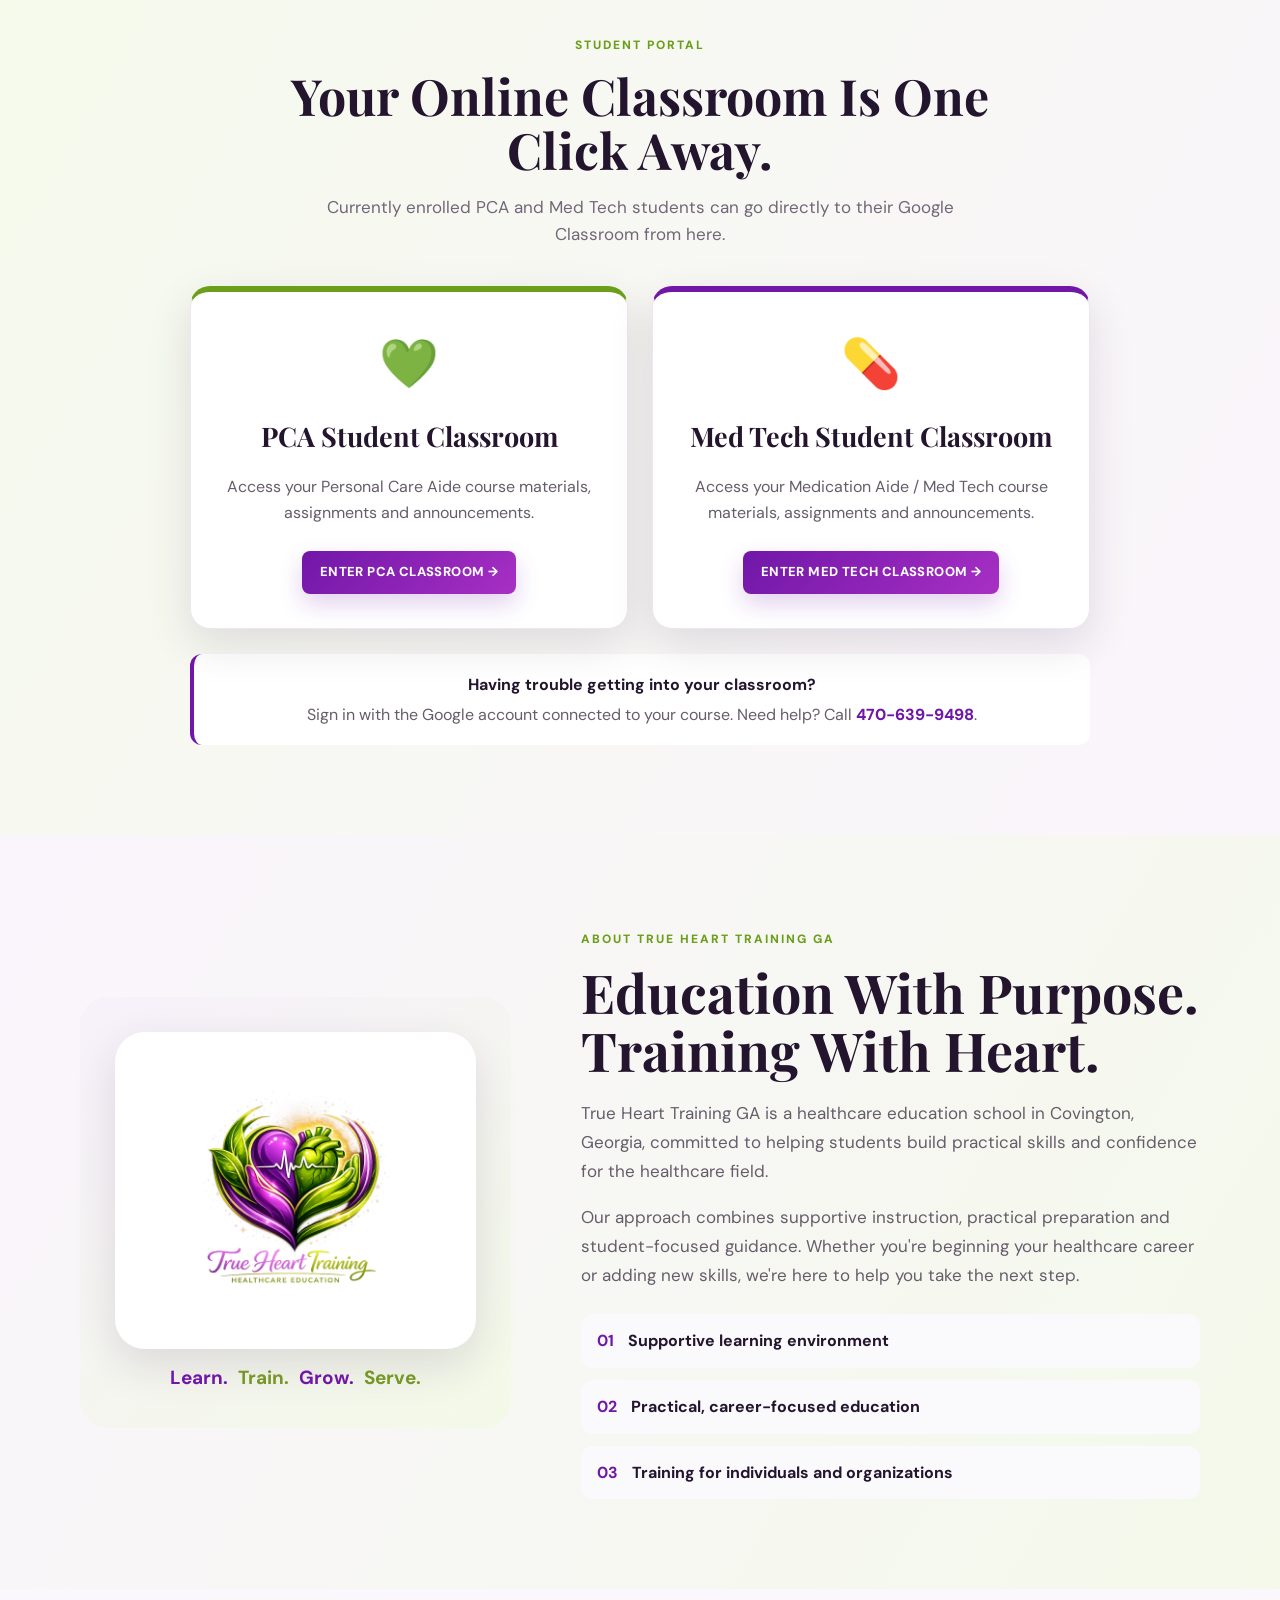
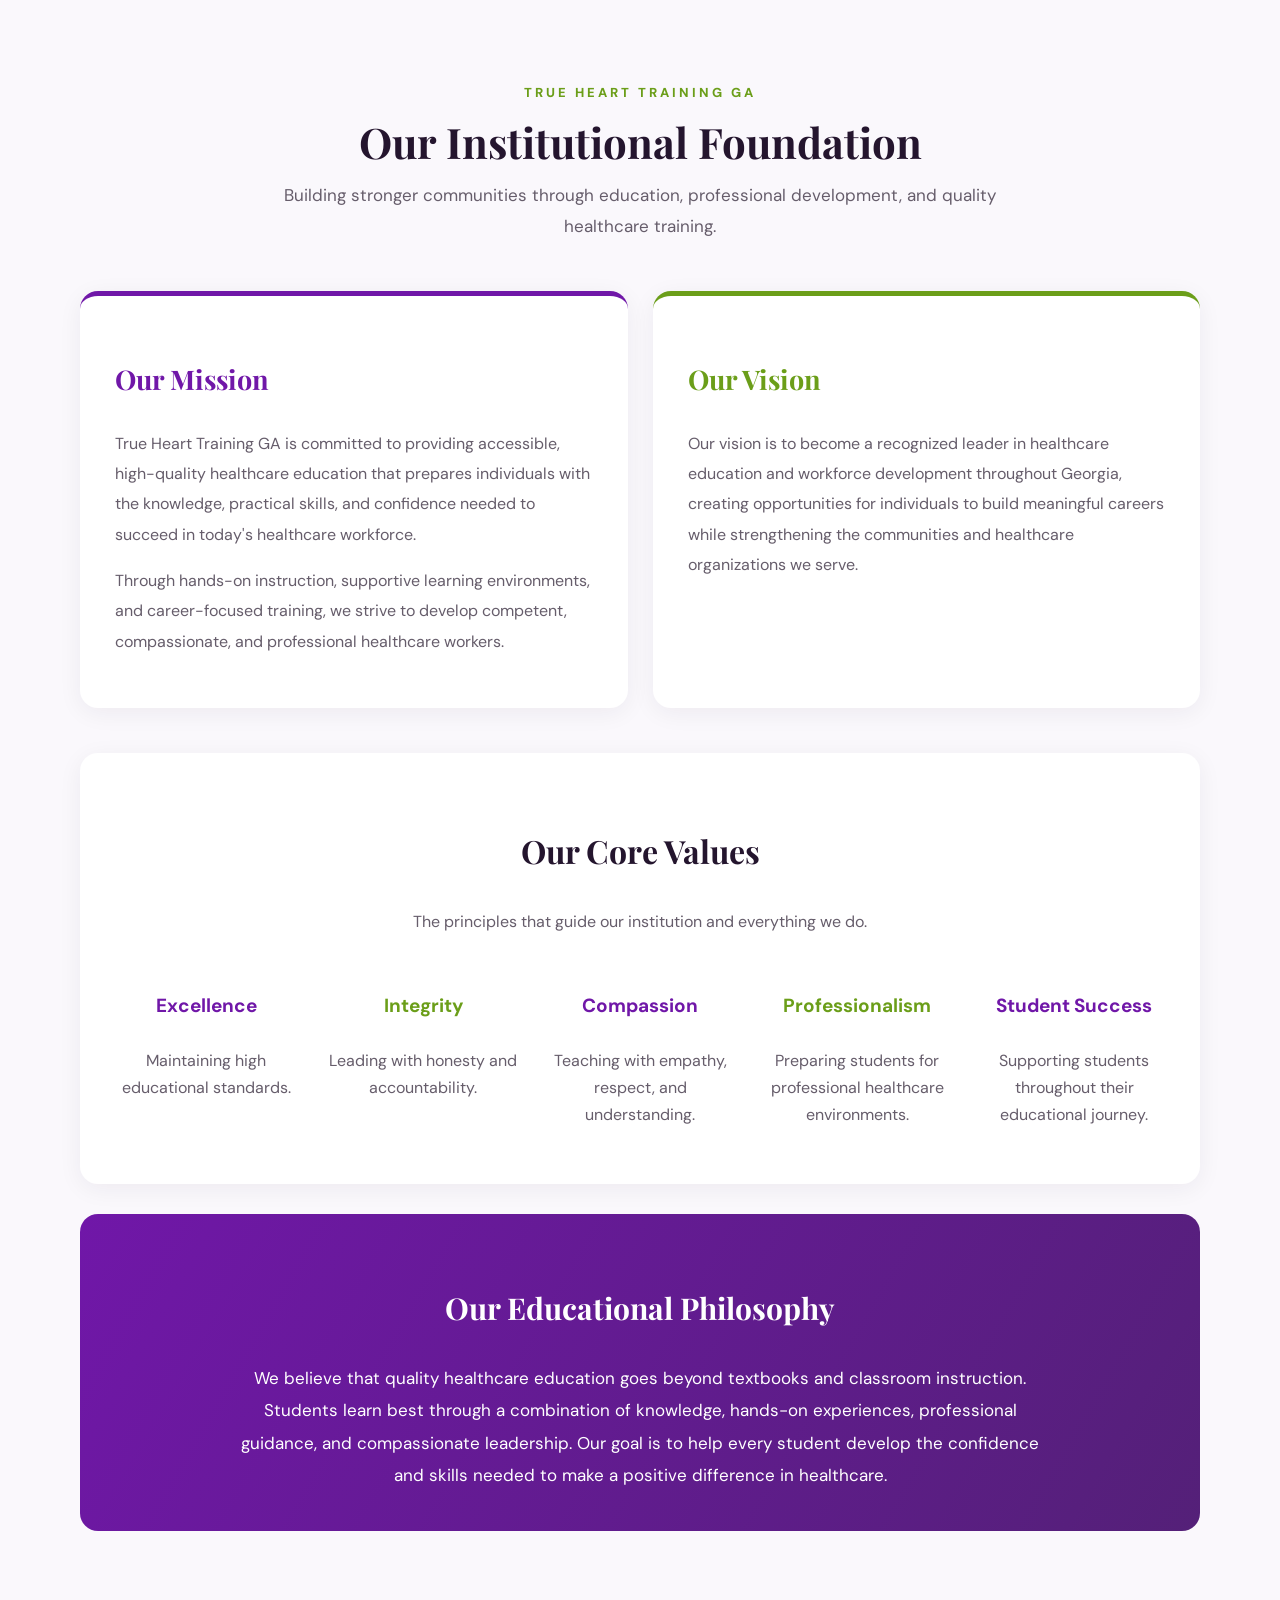
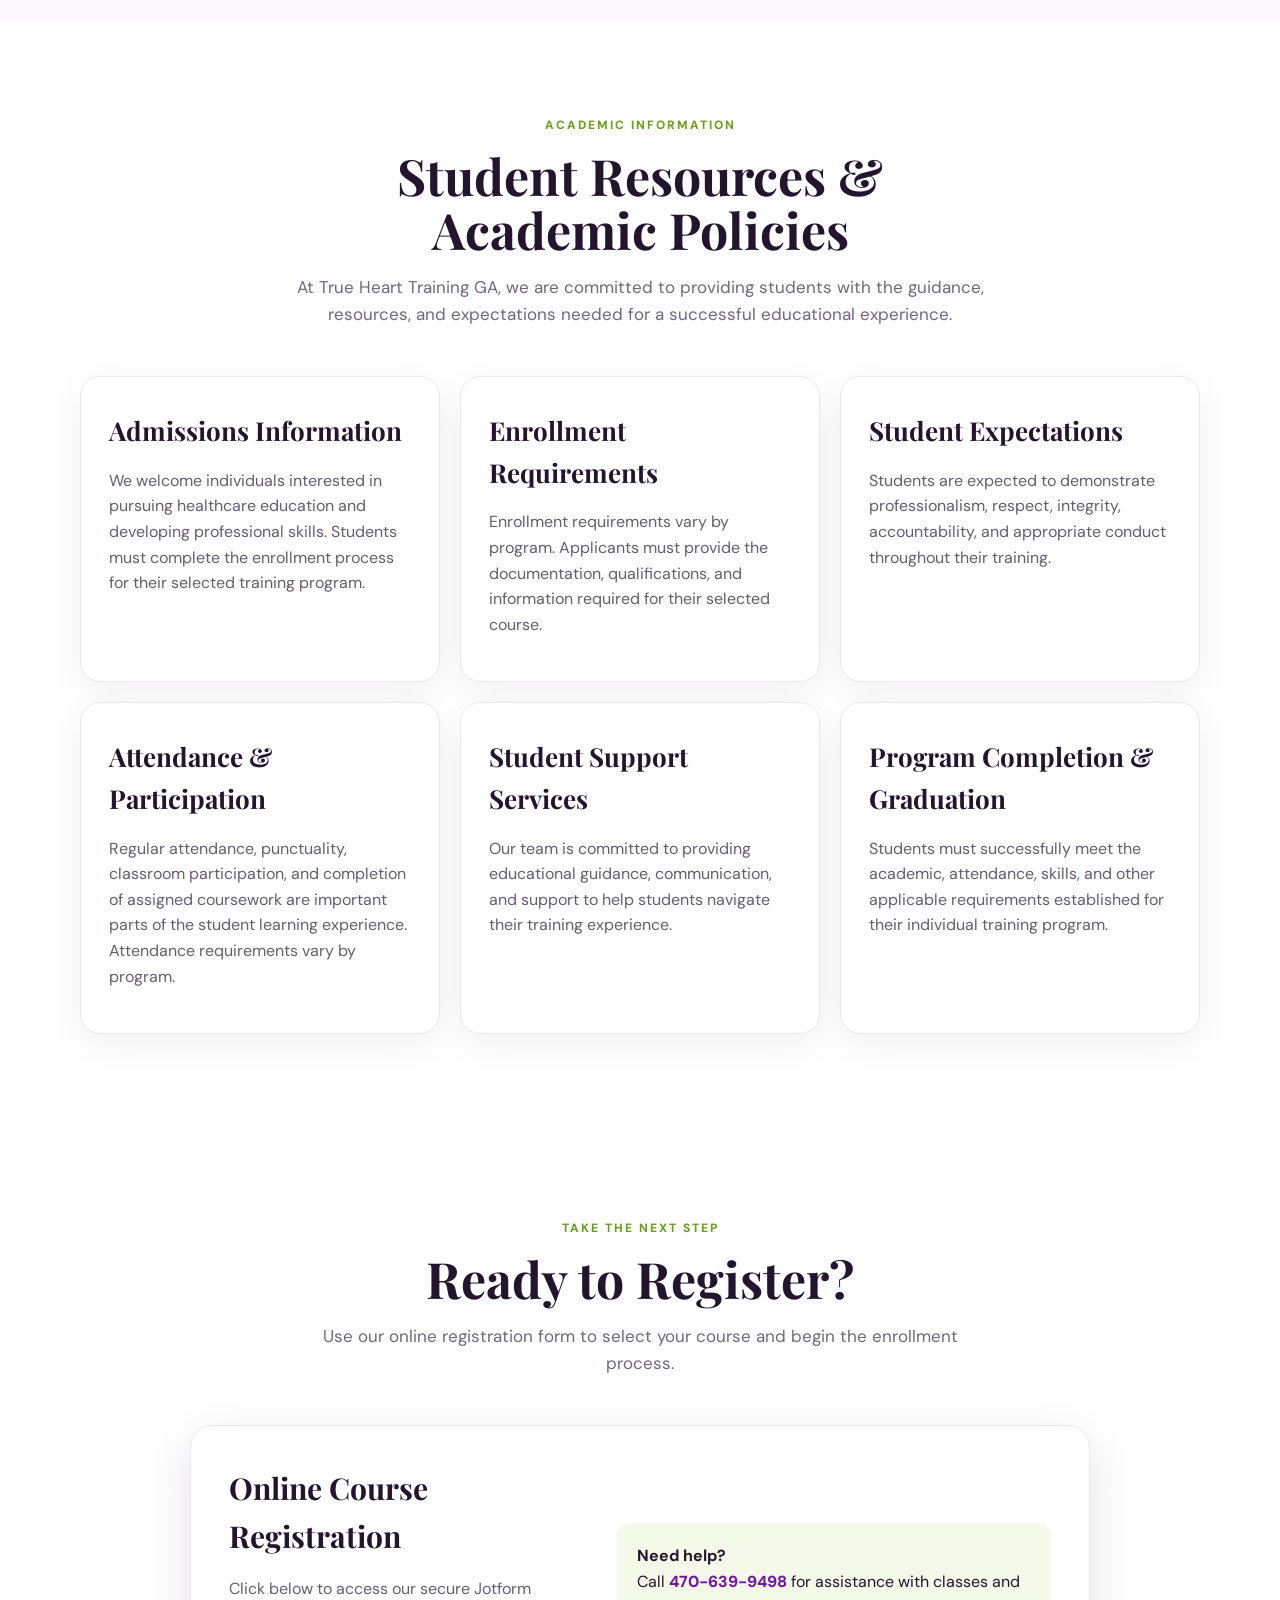
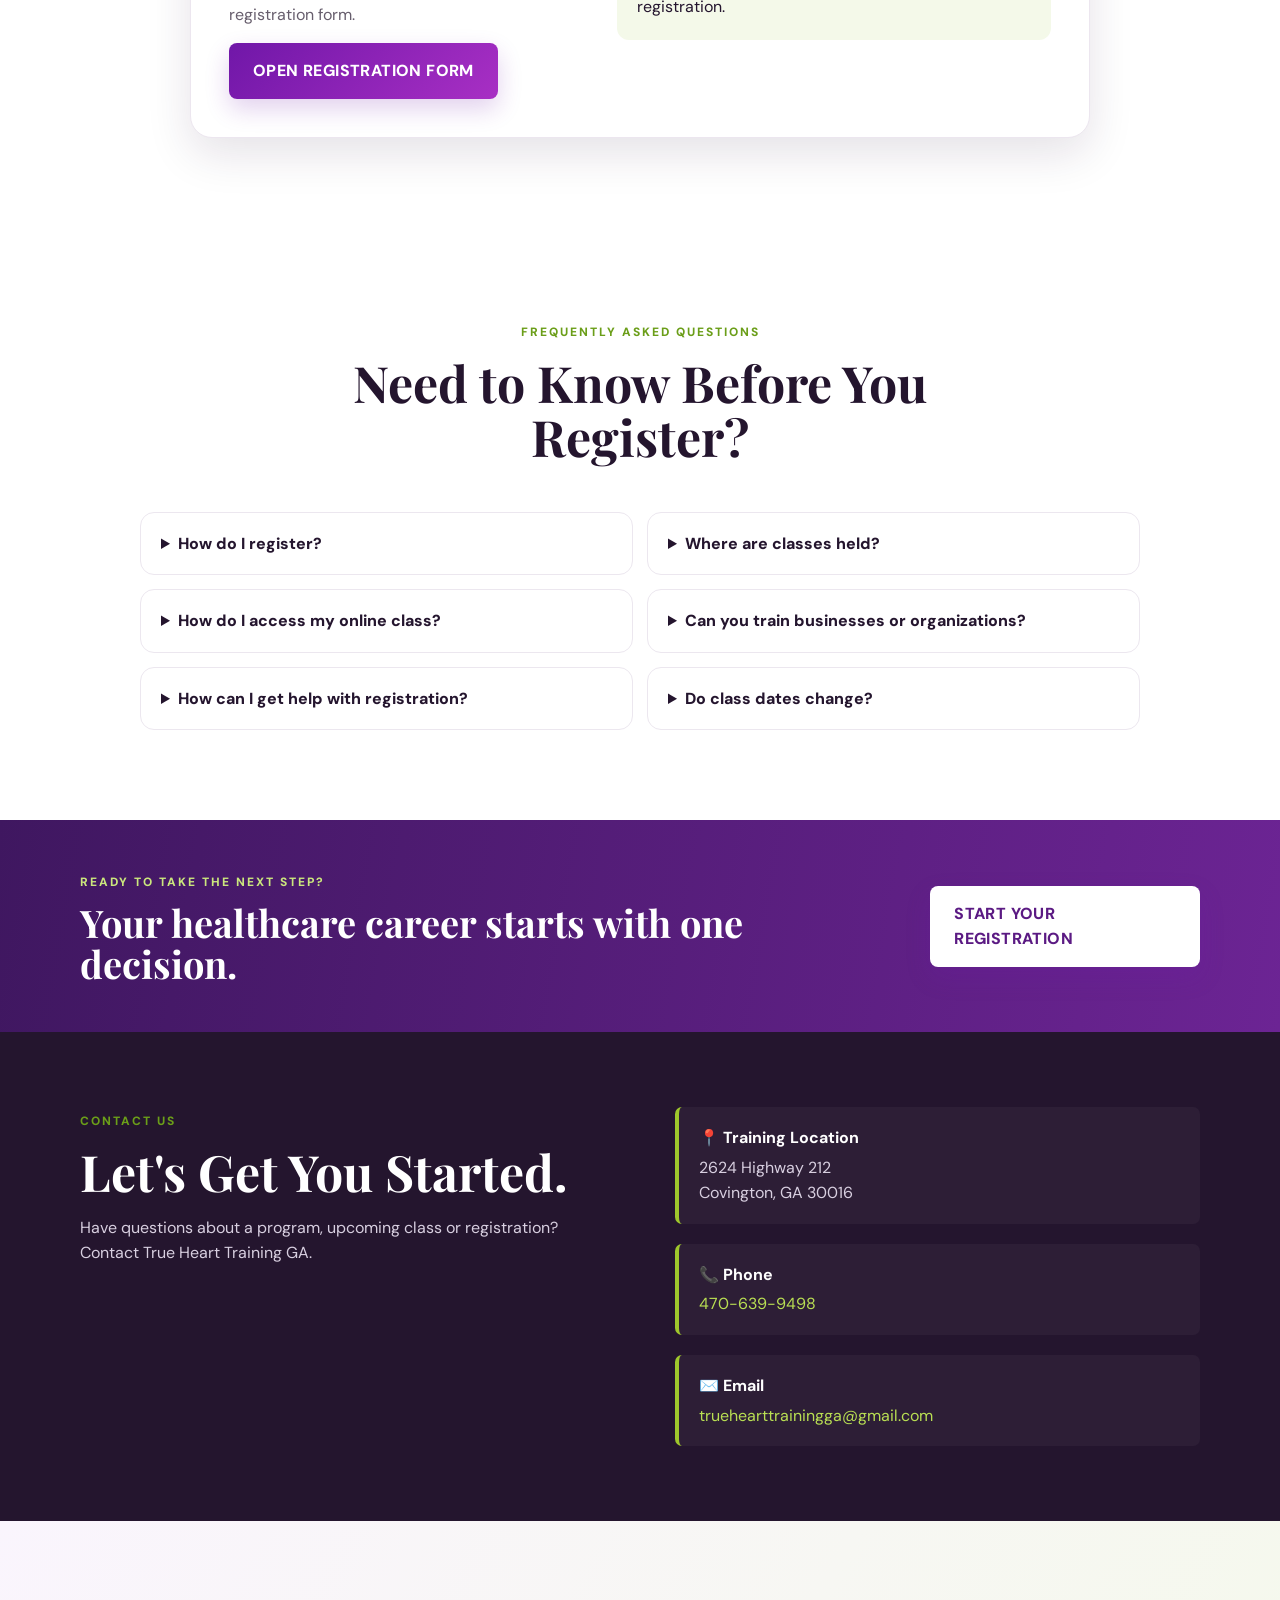
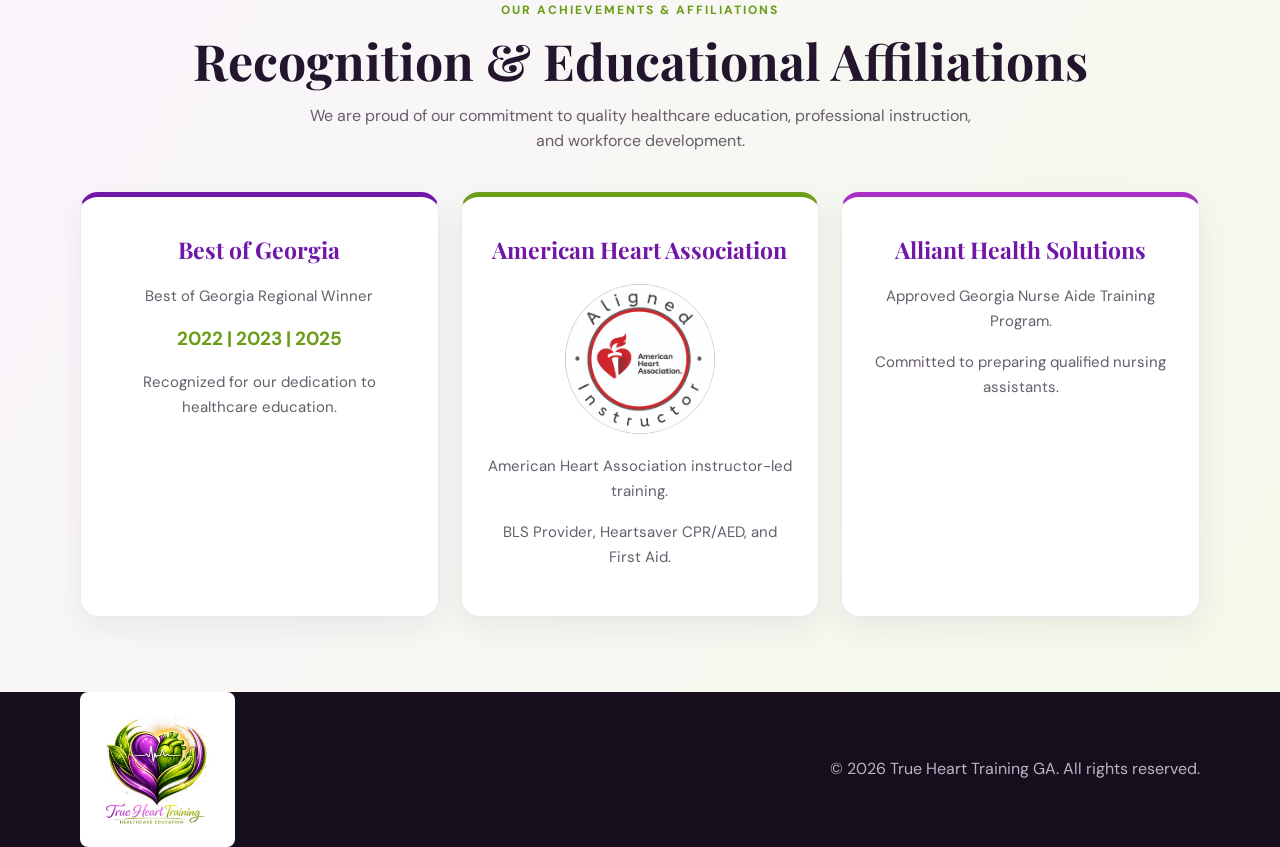
==== commit e9bb275a: "Update stylesheet version in index.html Refresh updated logo styling" ====
--- a/index.html
+++ b/index.html
@@ -5,7 +5,7 @@
 <meta name="viewport" content="width=device-width, initial-scale=1.0">
 <title>True Heart Training GA | Healthcare Education</title>
 <meta name="description" content="True Heart Training GA provides healthcare education and career-focused training in Covington, Georgia.">
-<link rel="stylesheet" href="style.css?v=2">
+<link rel="stylesheet" href="style.css?v=3">
 <link rel="preconnect" href="https://fonts.googleapis.com"><link rel="preconnect" href="https://fonts.gstatic.com" crossorigin><link href="https://fonts.googleapis.com/css2?family=DM+Sans:wght@400;500;600;700&family=Playfair+Display:wght@600;700&display=swap" rel="stylesheet">
 </head>
 <body>
--- a/style.css
+++ b/style.css
@@ -375,3 +375,13 @@
         padding: 60px 0;
     }
 }
+/* American Heart Association Instructor Logo */
+
+.aha-instructor-logo {
+    display: block;
+    width: 150px;
+    max-width: 100%;
+    height: auto;
+    margin: 15px auto 20px;
+    border-radius: 50%;
+}
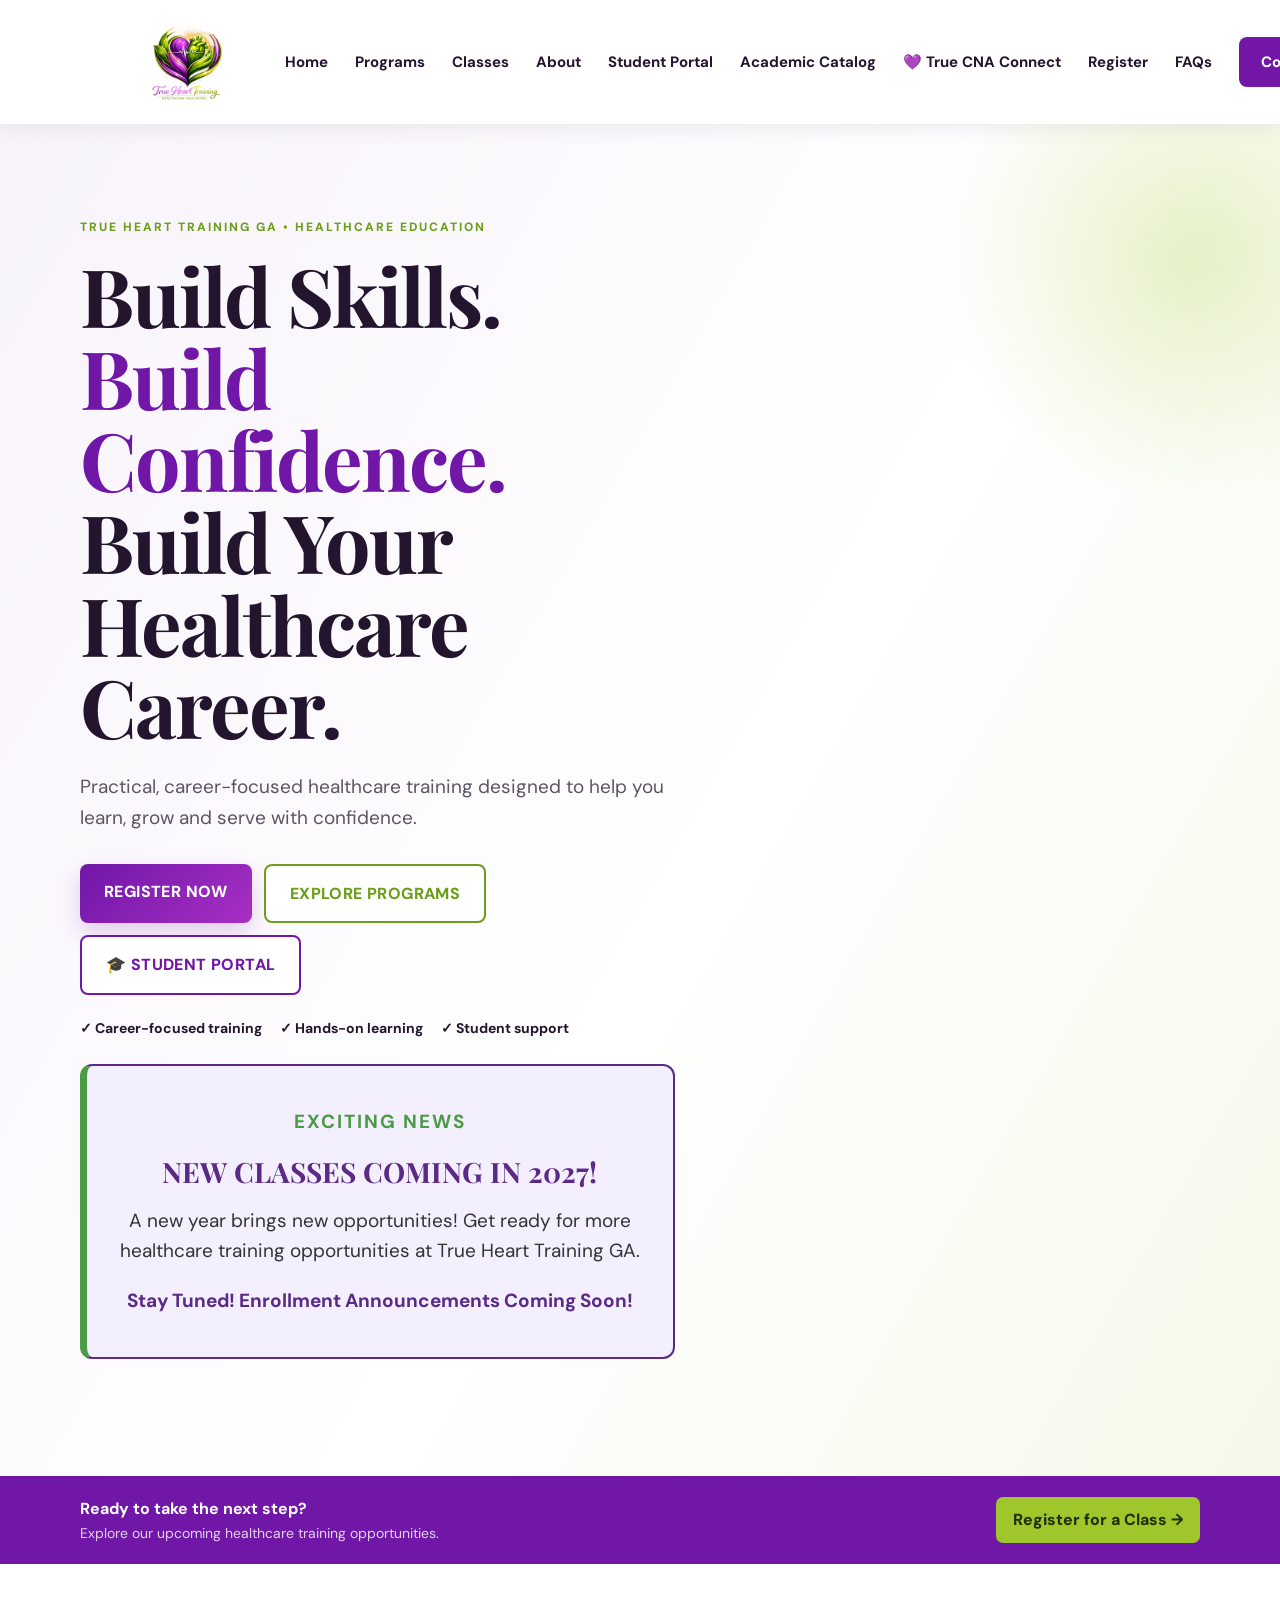
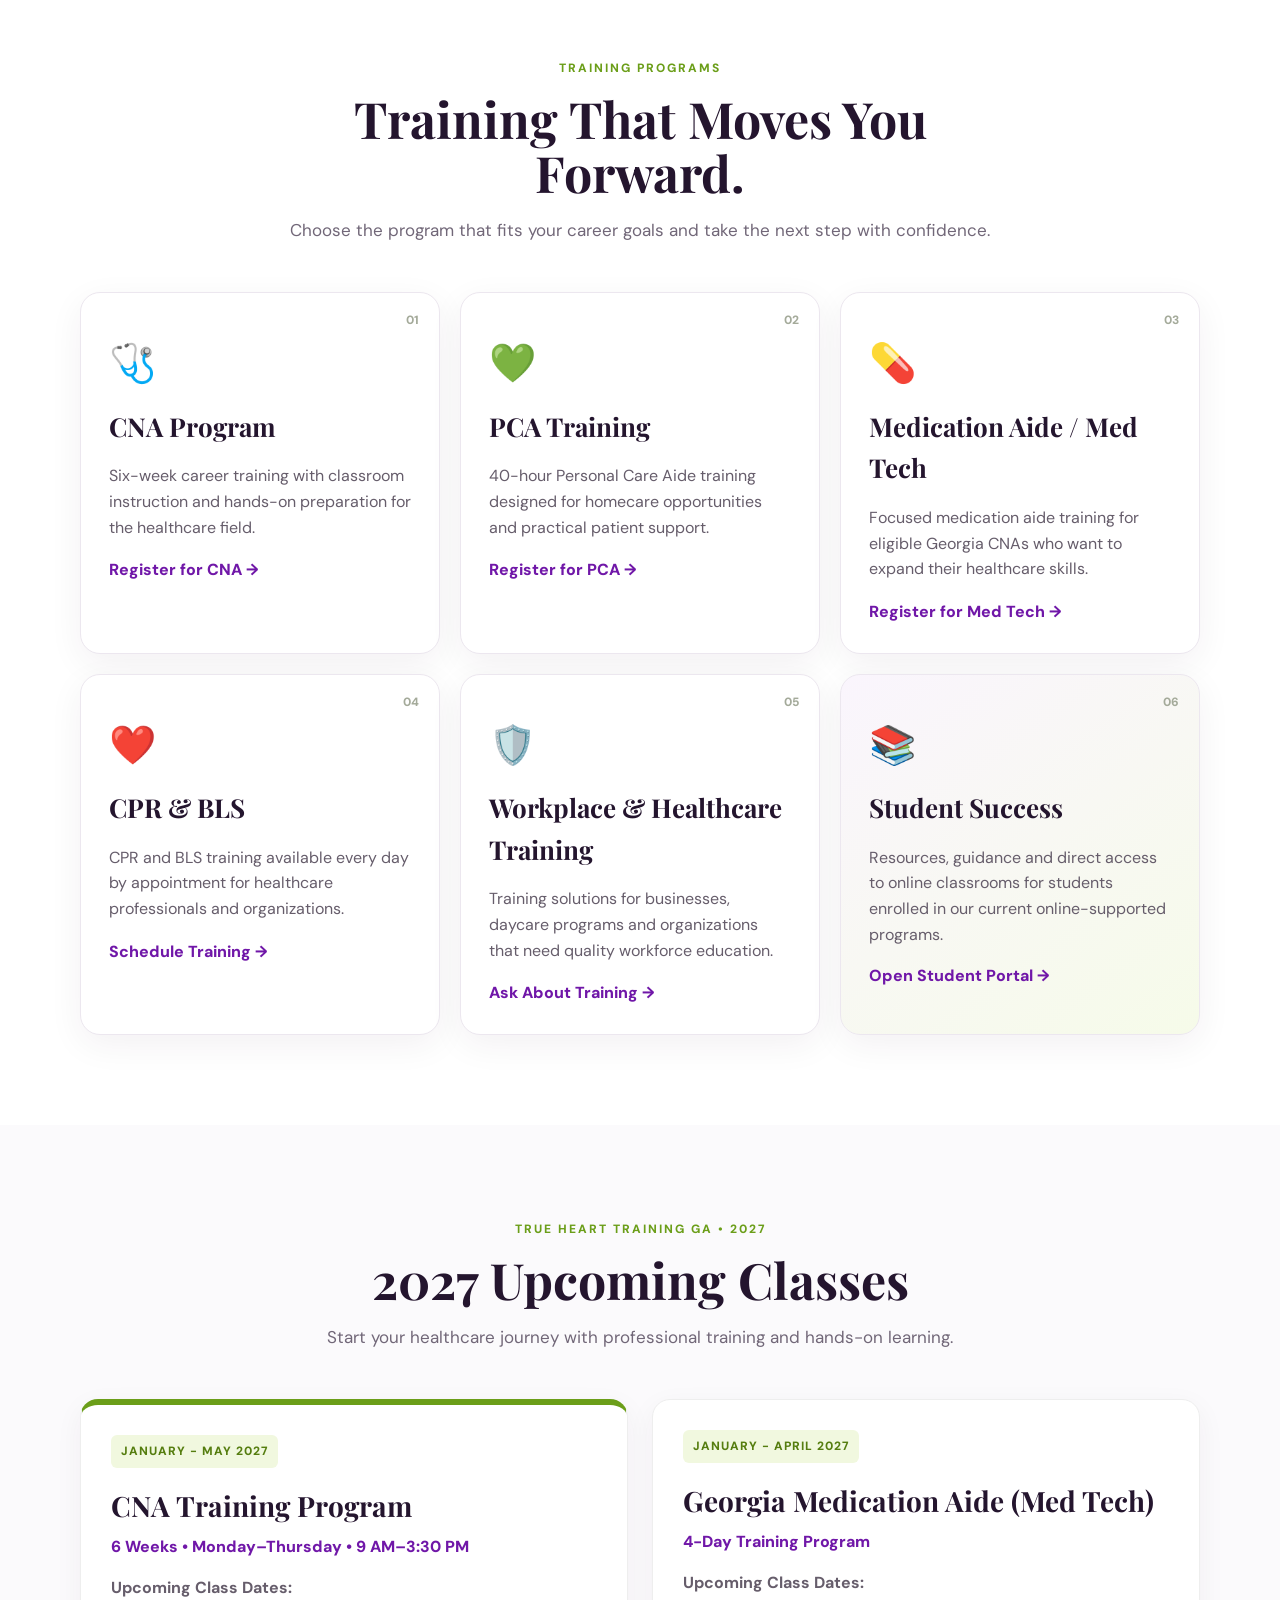
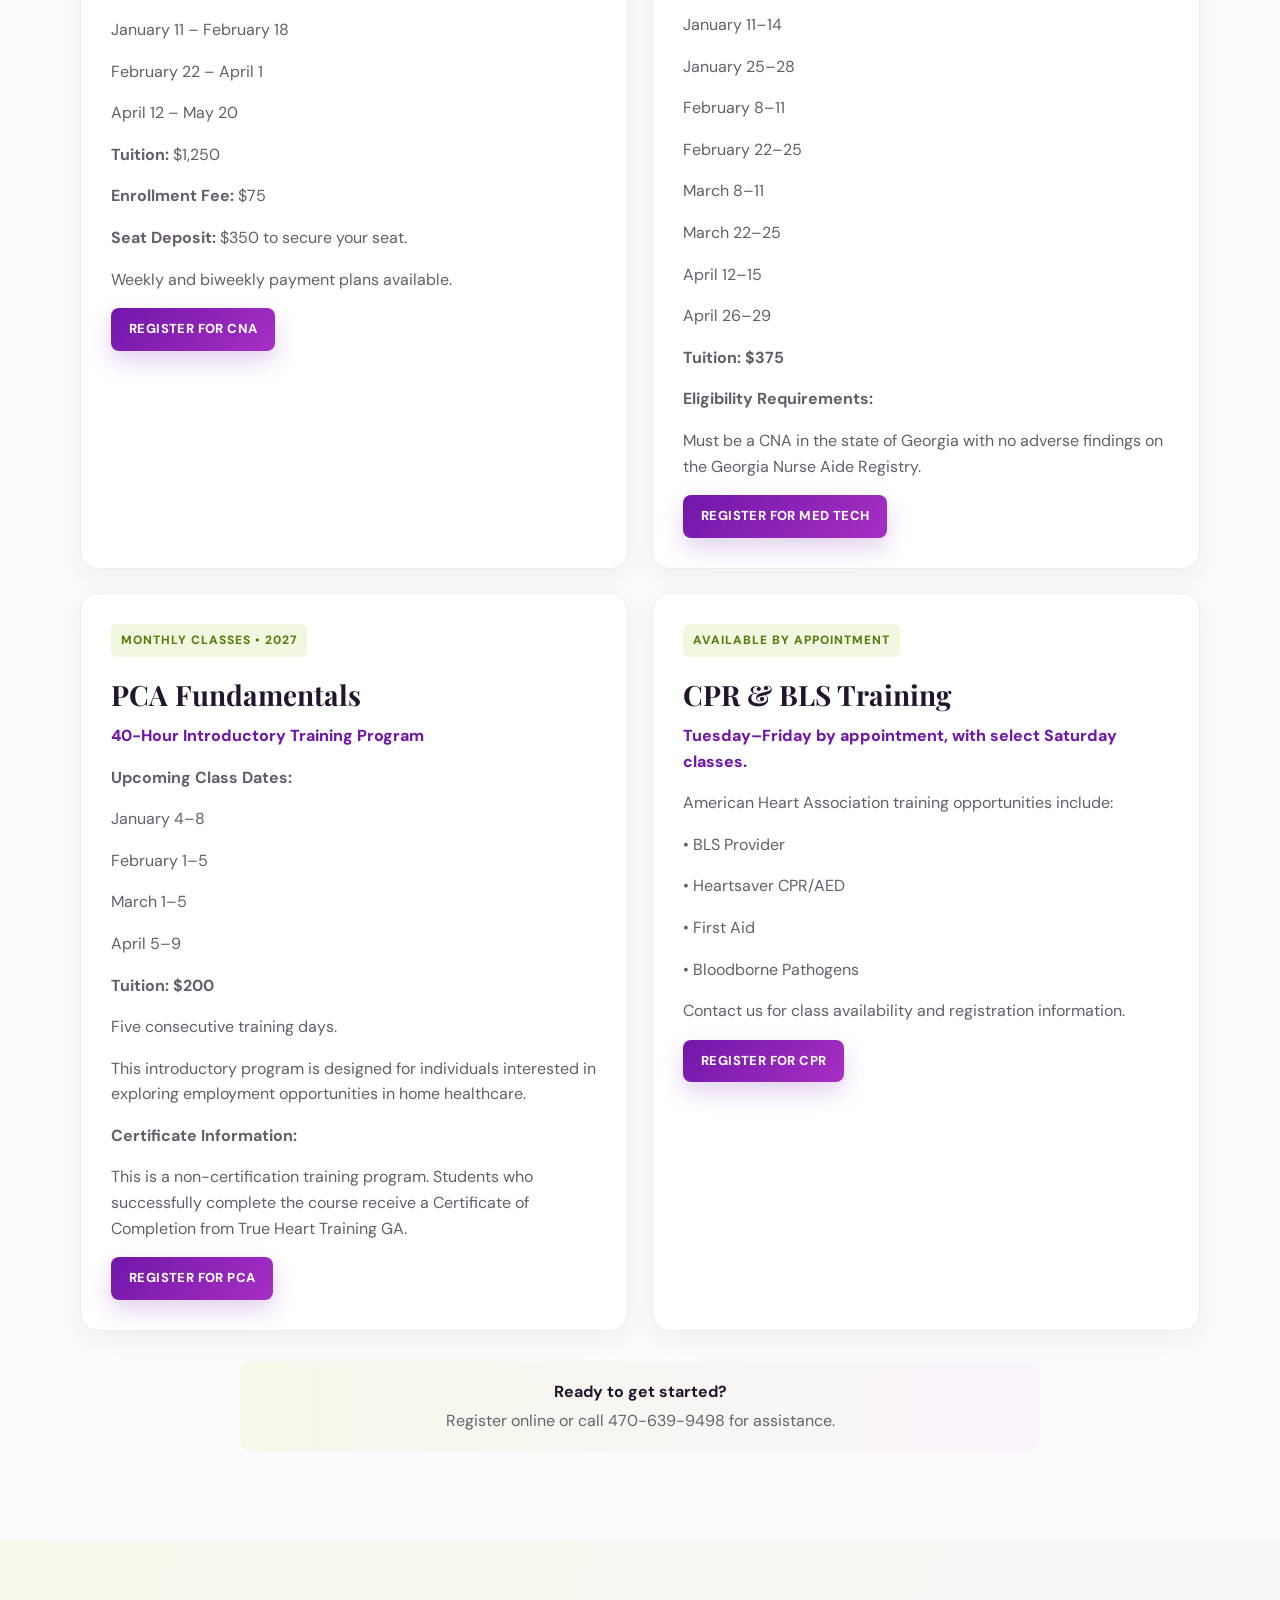
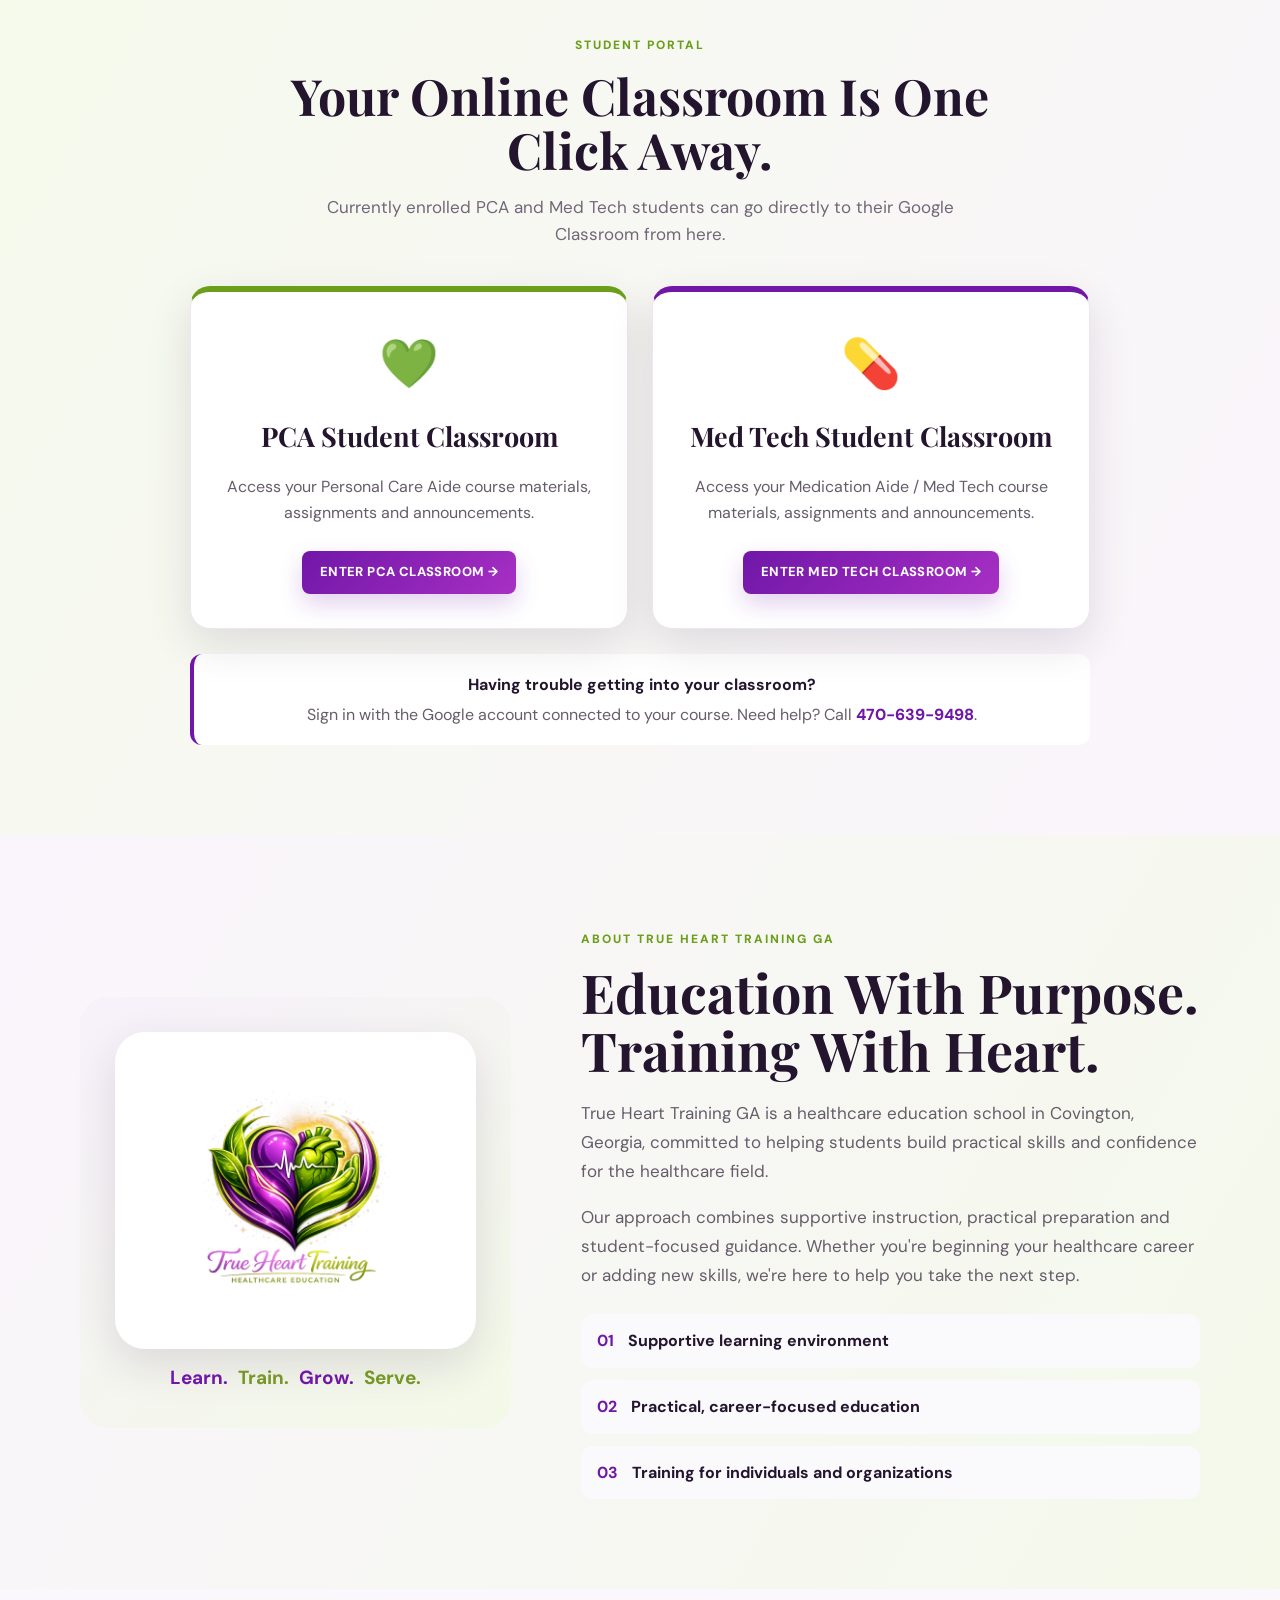
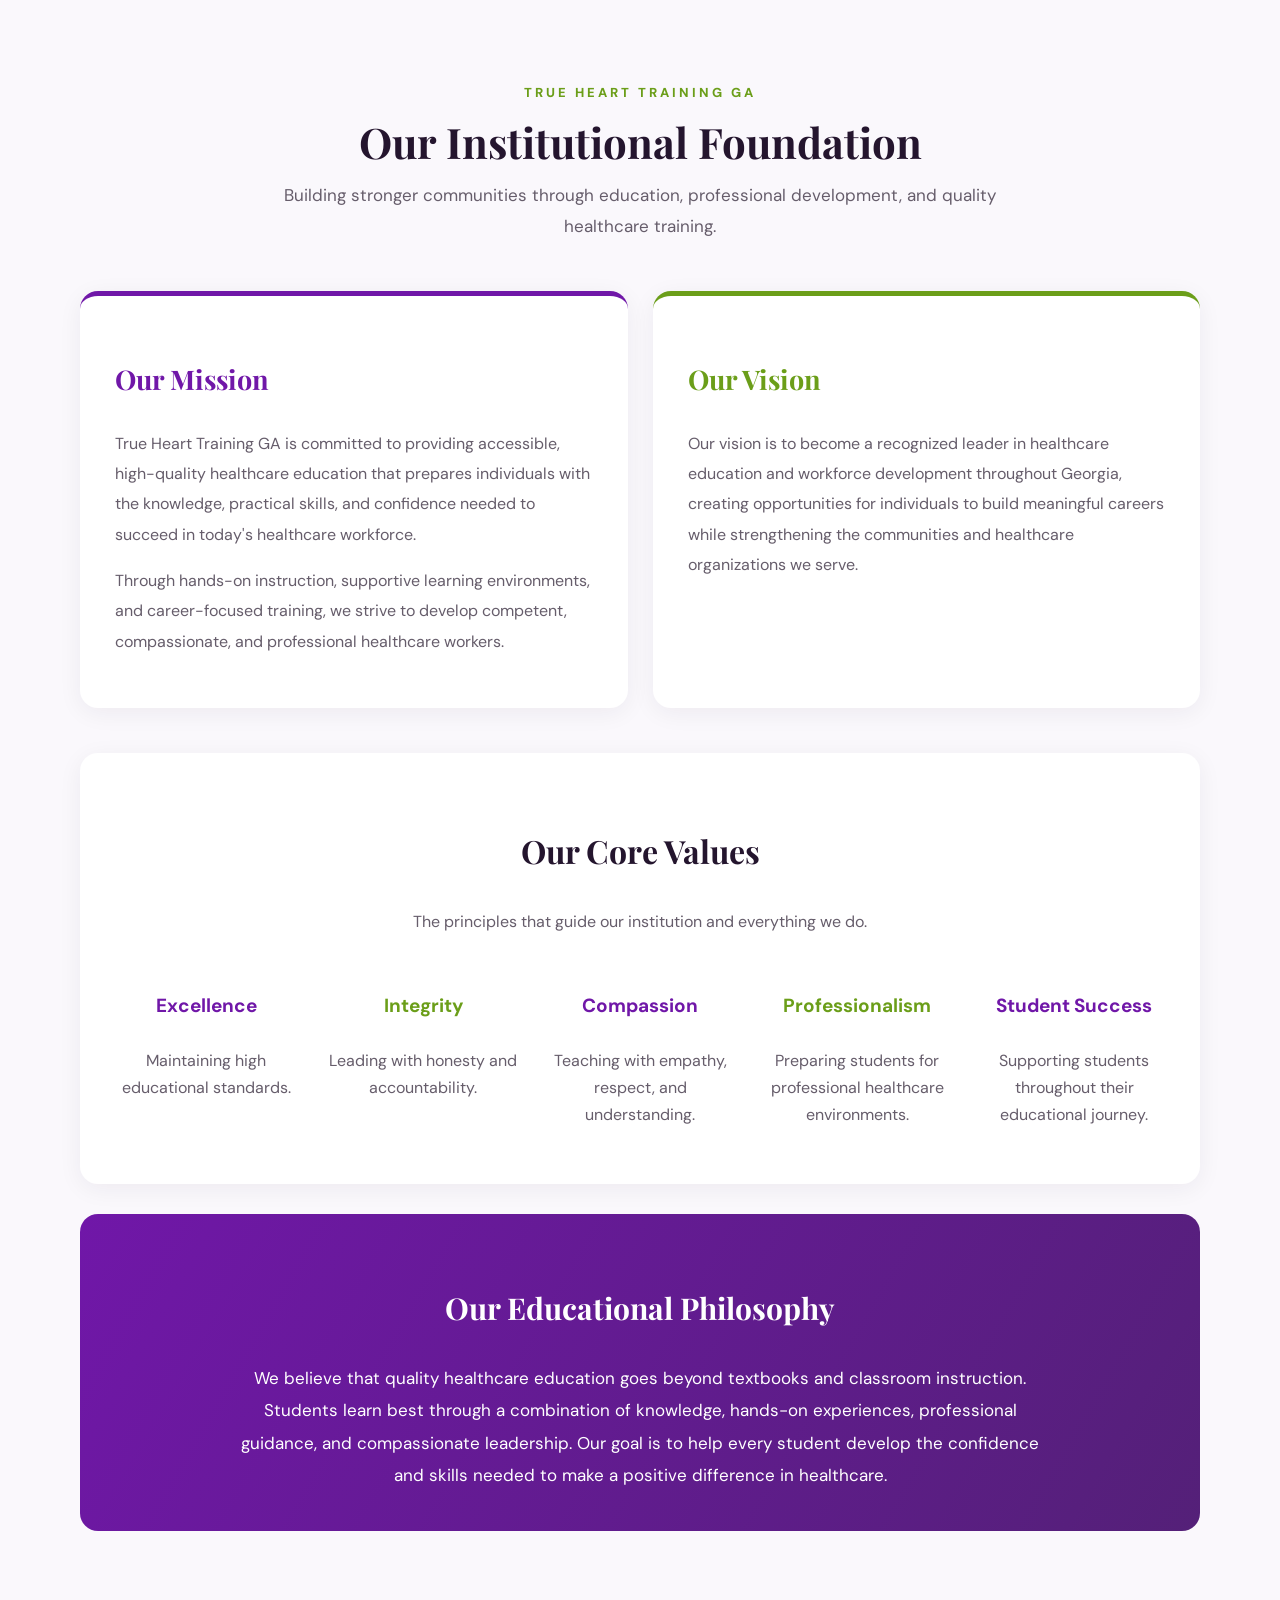
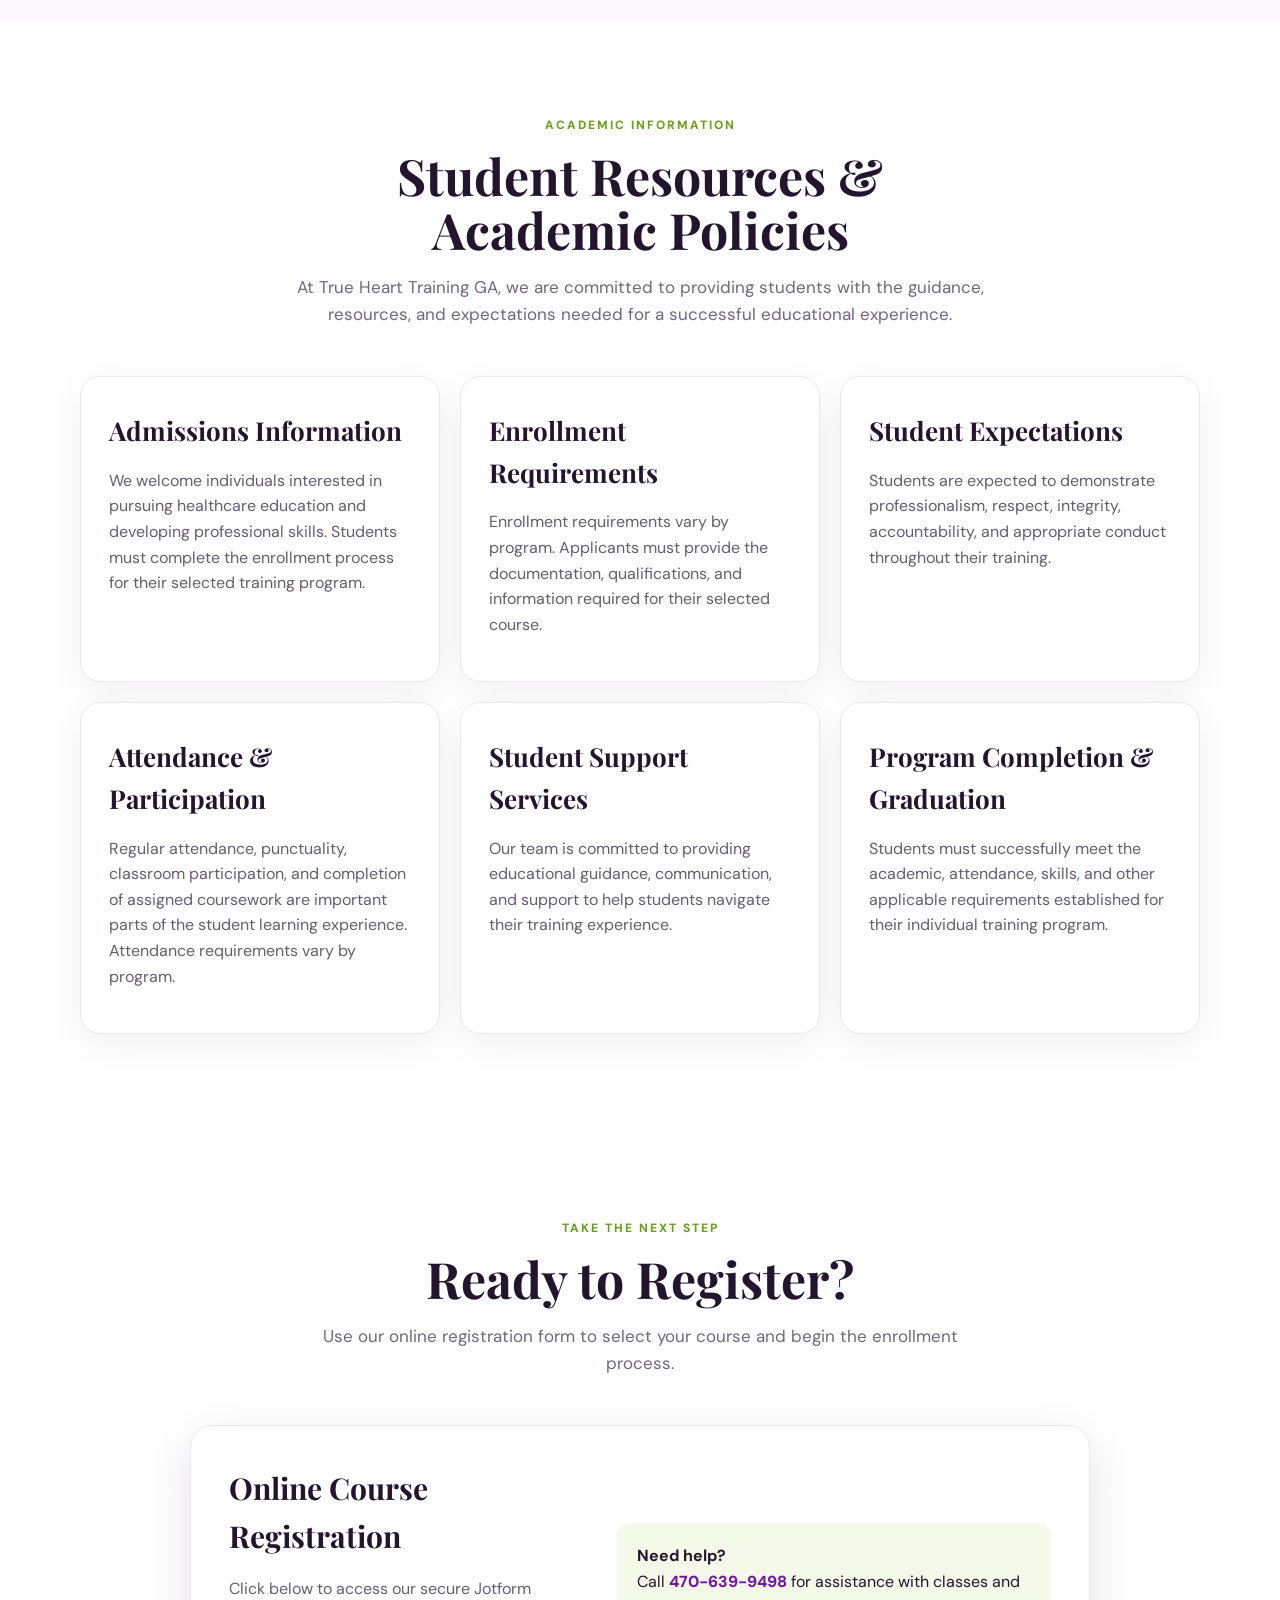
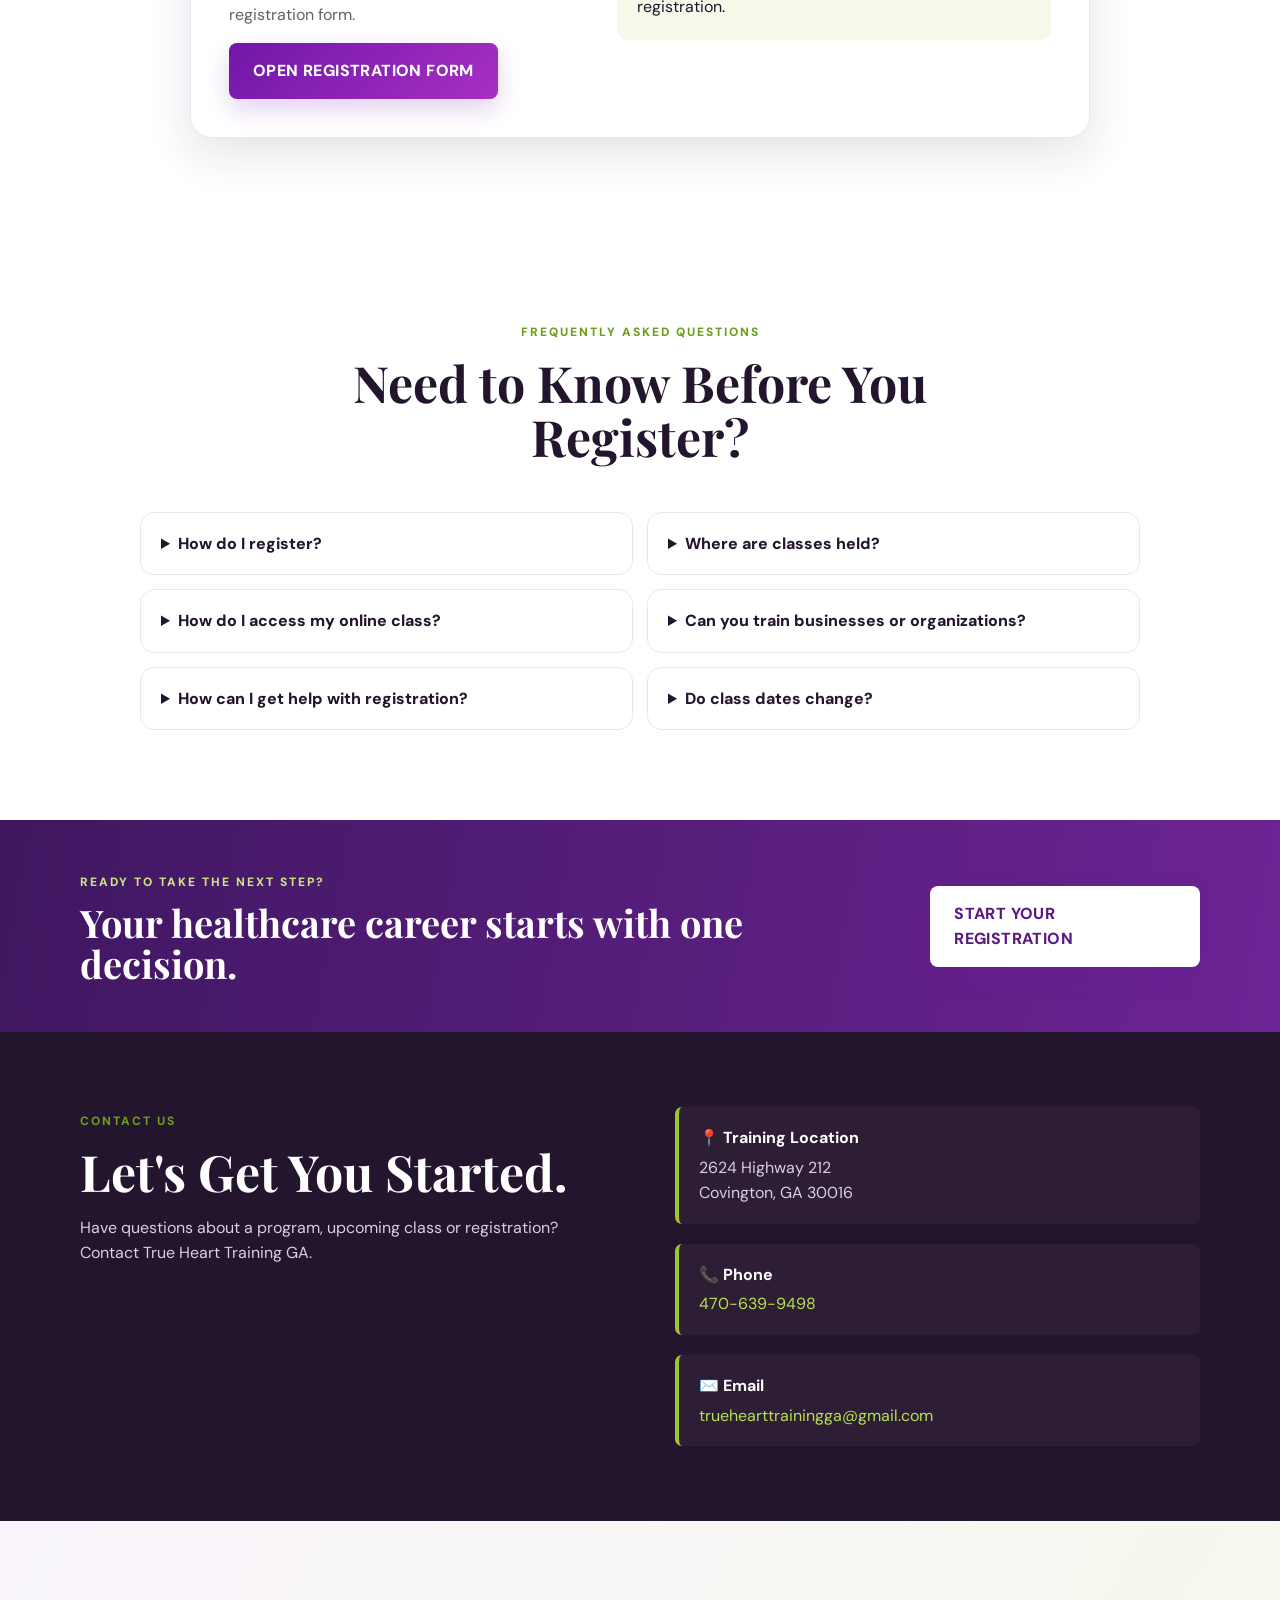
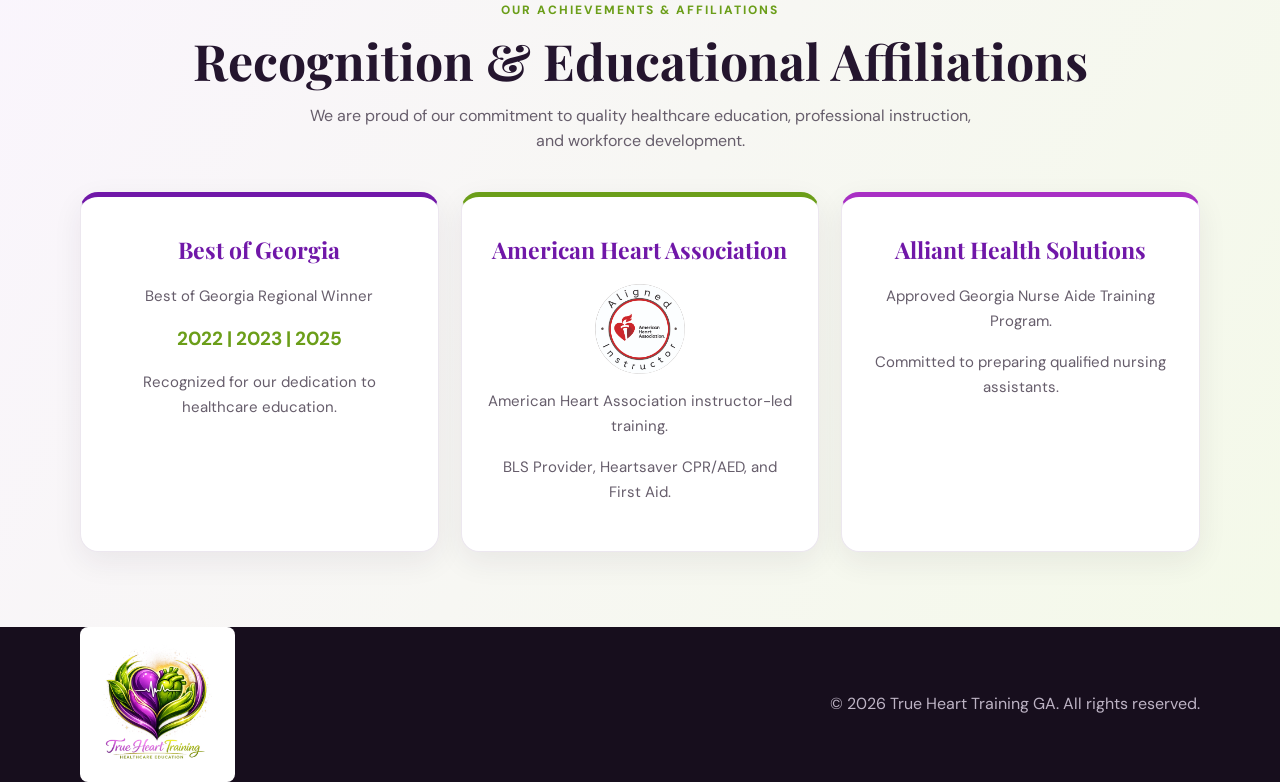
==== commit 1d749c6c: "Update stylesheet version in index.html" ====
--- a/index.html
+++ b/index.html
@@ -5,7 +5,7 @@
 <meta name="viewport" content="width=device-width, initial-scale=1.0">
 <title>True Heart Training GA | Healthcare Education</title>
 <meta name="description" content="True Heart Training GA provides healthcare education and career-focused training in Covington, Georgia.">
-<link rel="stylesheet" href="style.css?v=3">
+<link rel="stylesheet" href="style.css?v=4">
 <link rel="preconnect" href="https://fonts.googleapis.com"><link rel="preconnect" href="https://fonts.gstatic.com" crossorigin><link href="https://fonts.googleapis.com/css2?family=DM+Sans:wght@400;500;600;700&family=Playfair+Display:wght@600;700&display=swap" rel="stylesheet">
 </head>
 <body>
--- a/style.css
+++ b/style.css
@@ -385,3 +385,11 @@
     margin: 15px auto 20px;
     border-radius: 50%;
 }
+.recognition-card img.aha-instructor-logo {
+    width: 90px !important;
+    max-width: 90px !important;
+    height: 90px !important;
+    object-fit: contain;
+    display: block;
+    margin: 15px auto;
+}
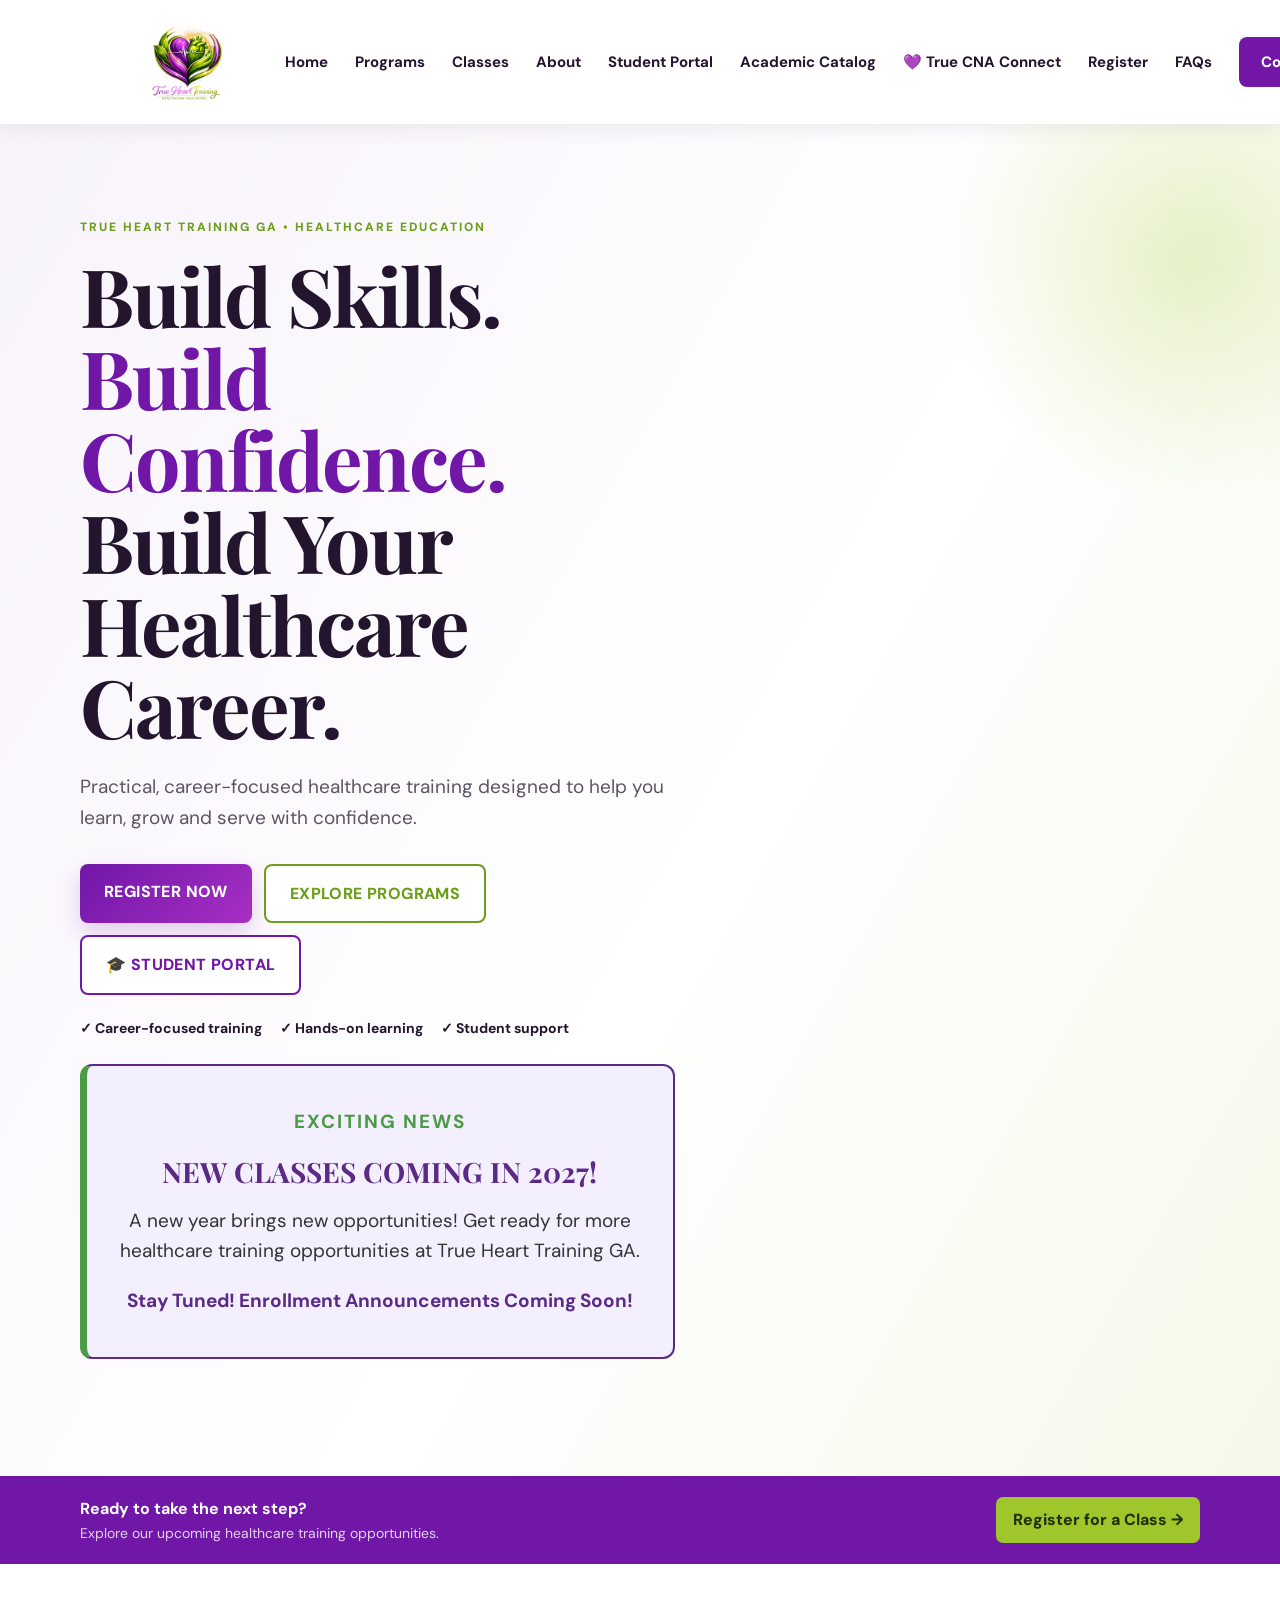
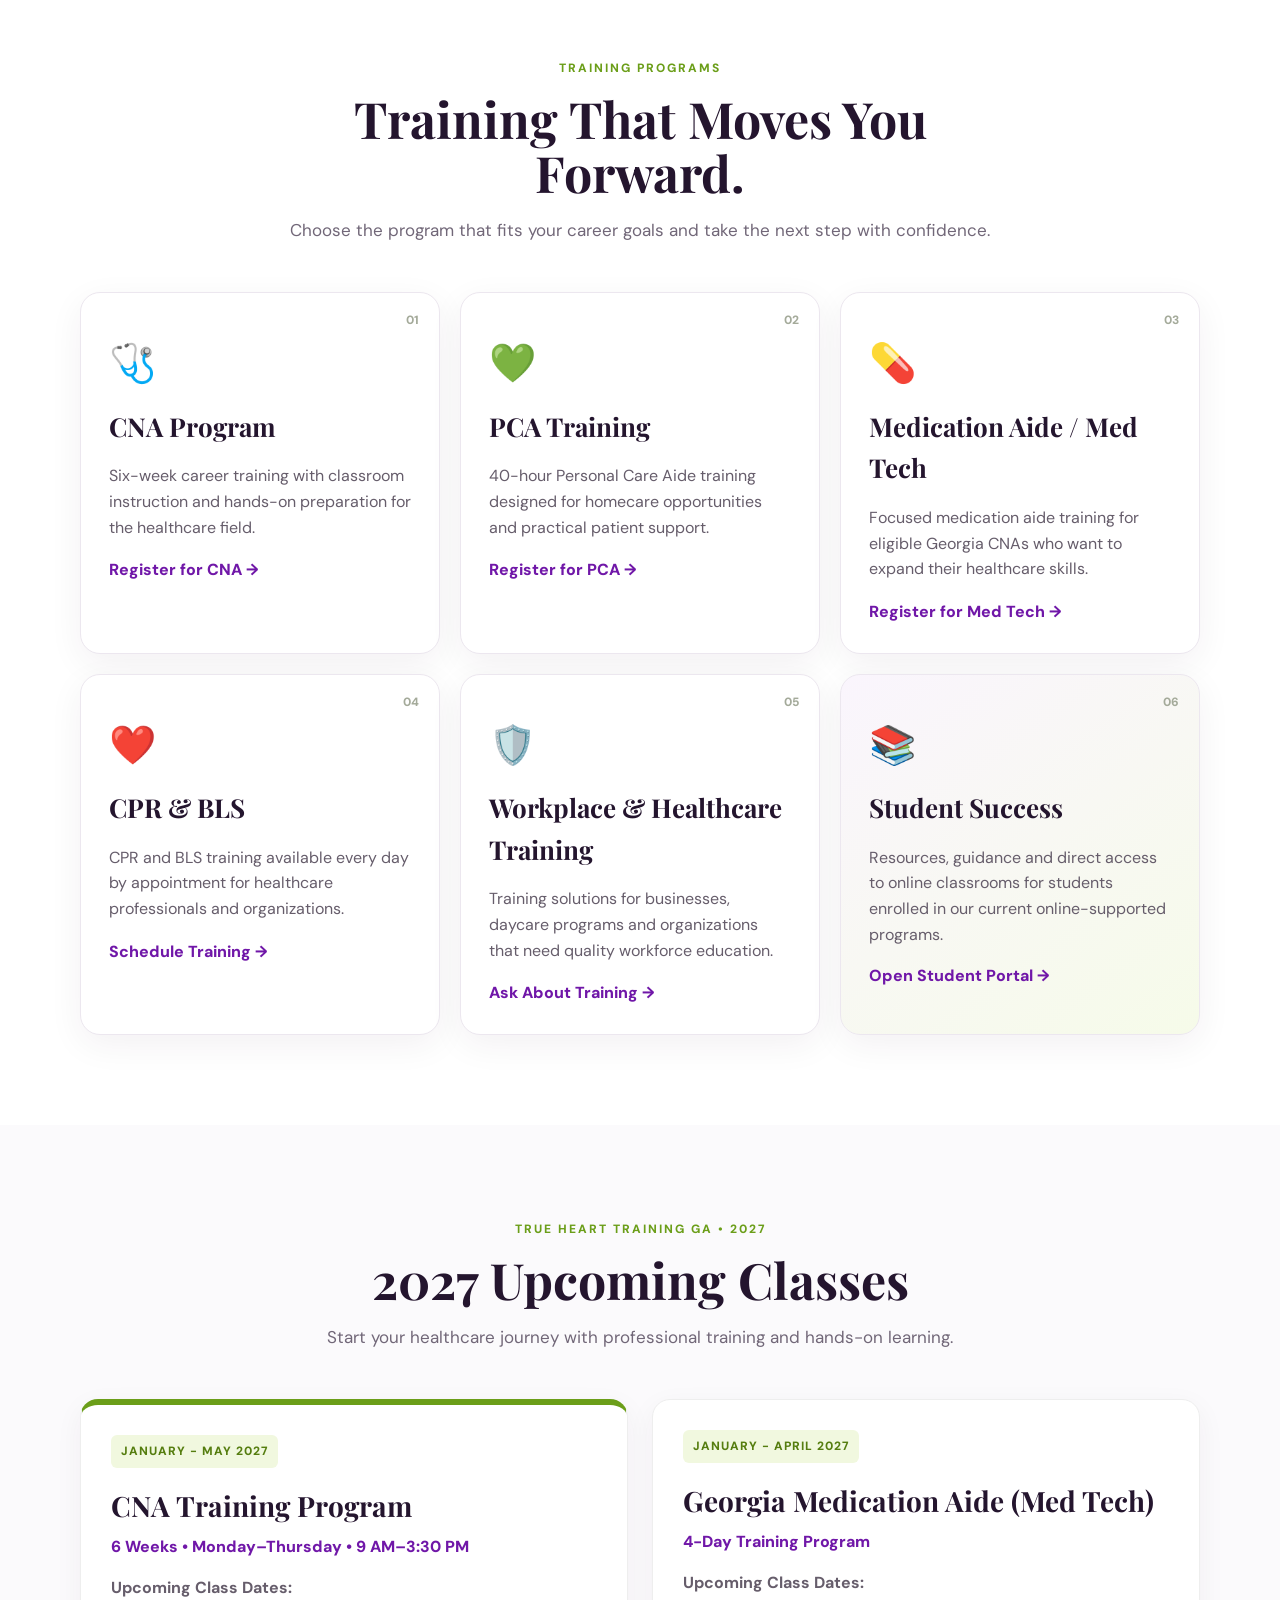
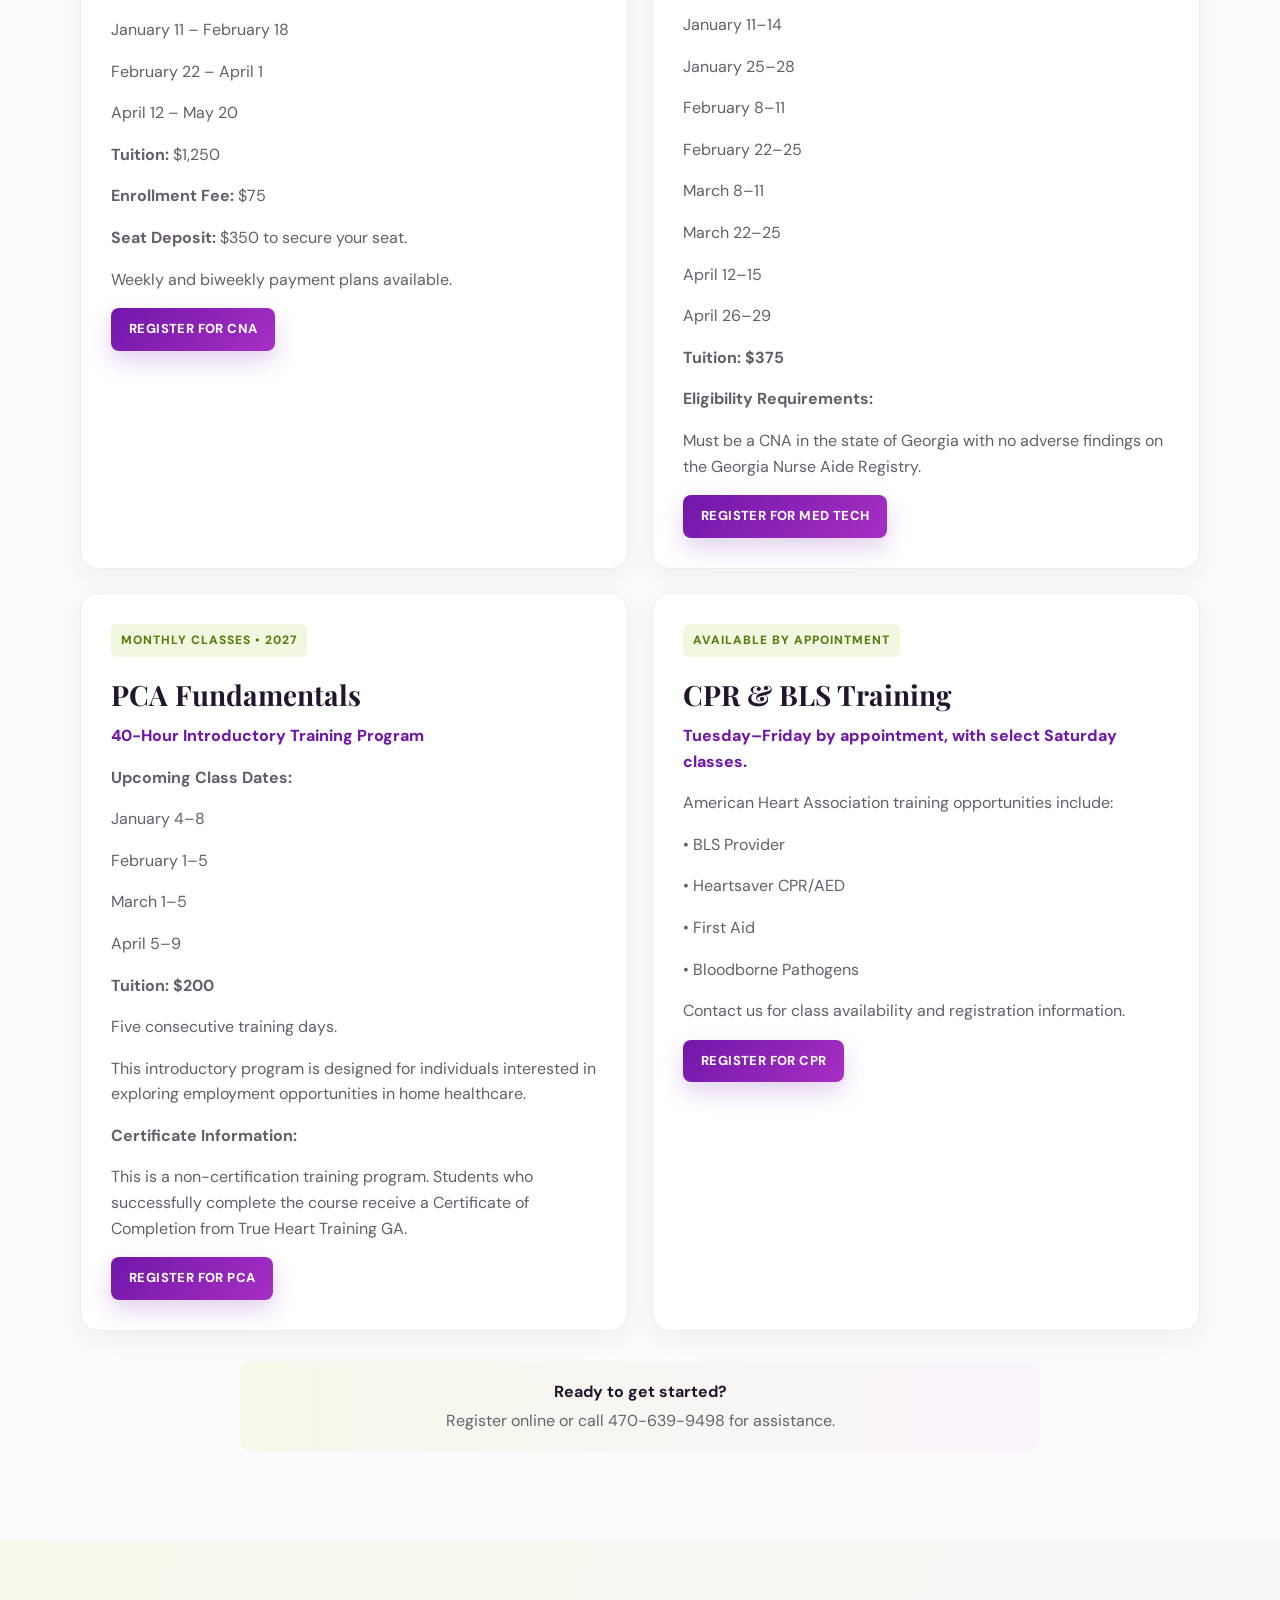
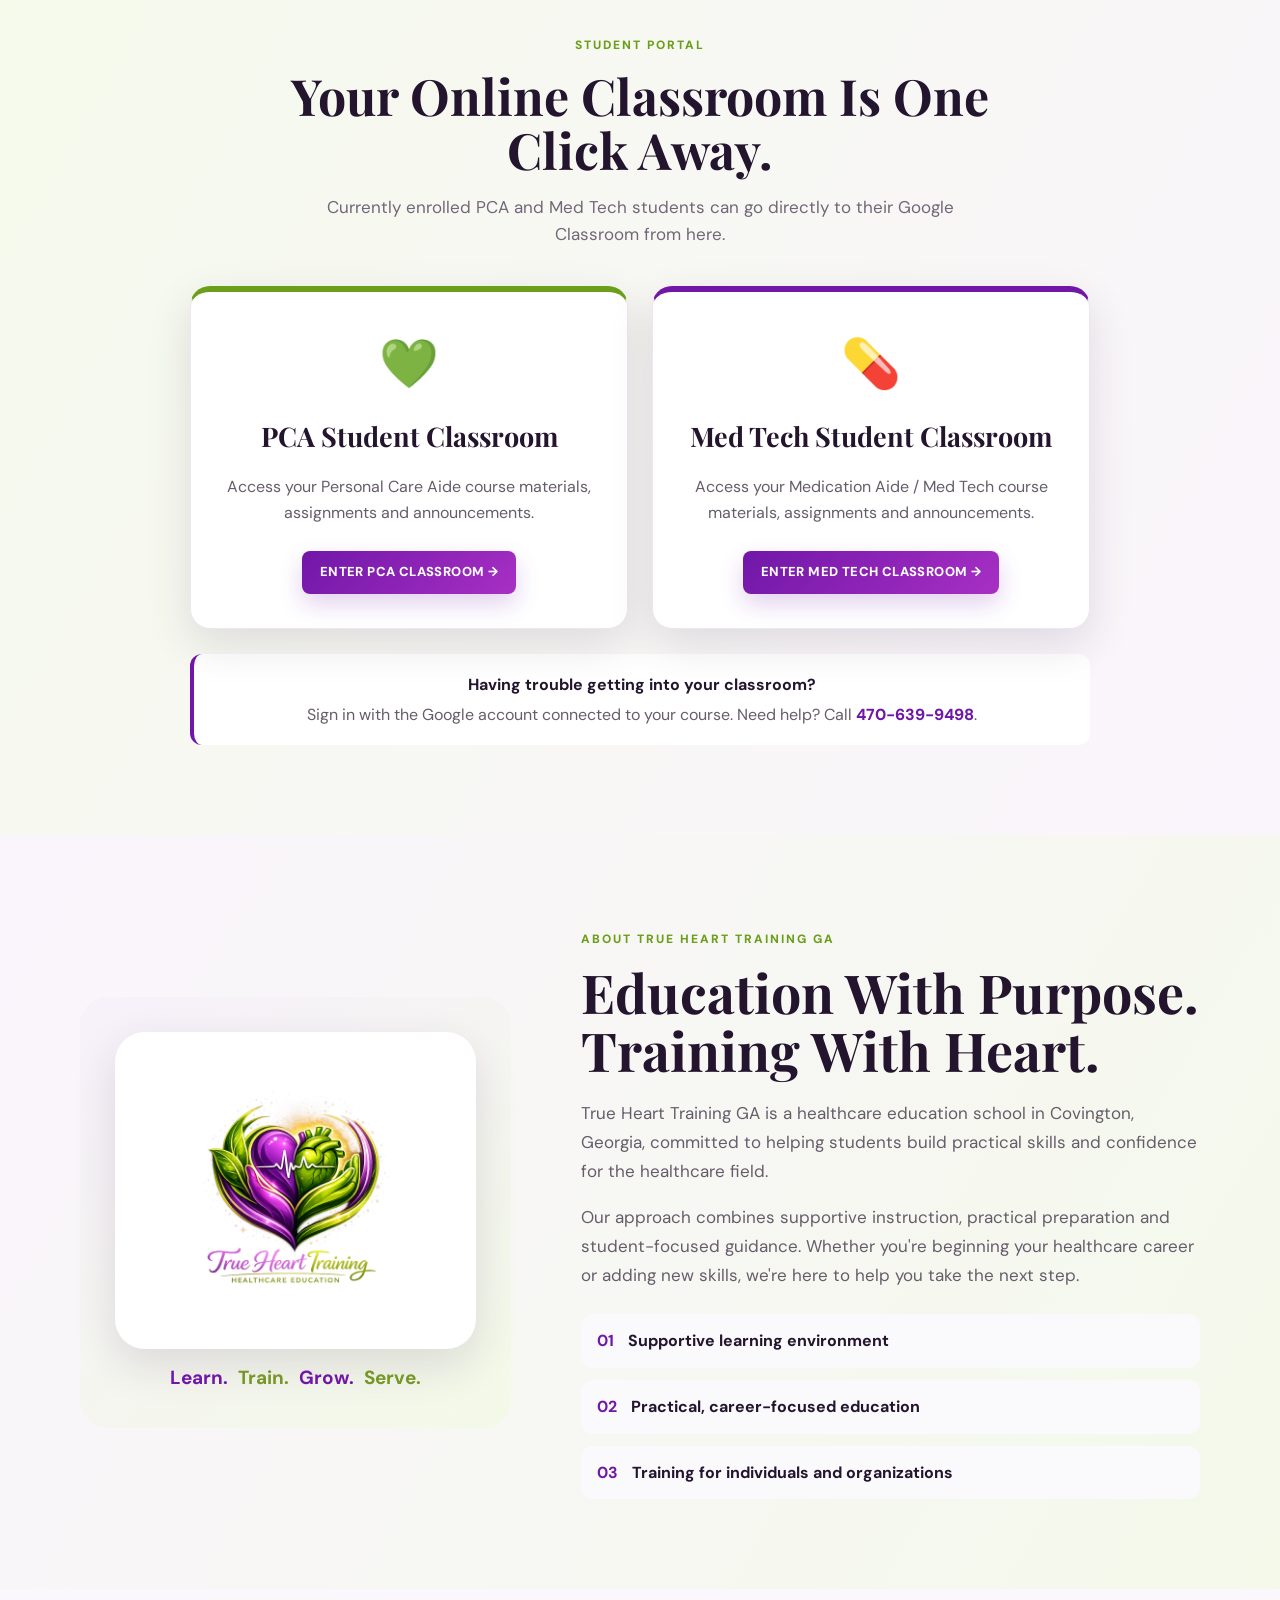
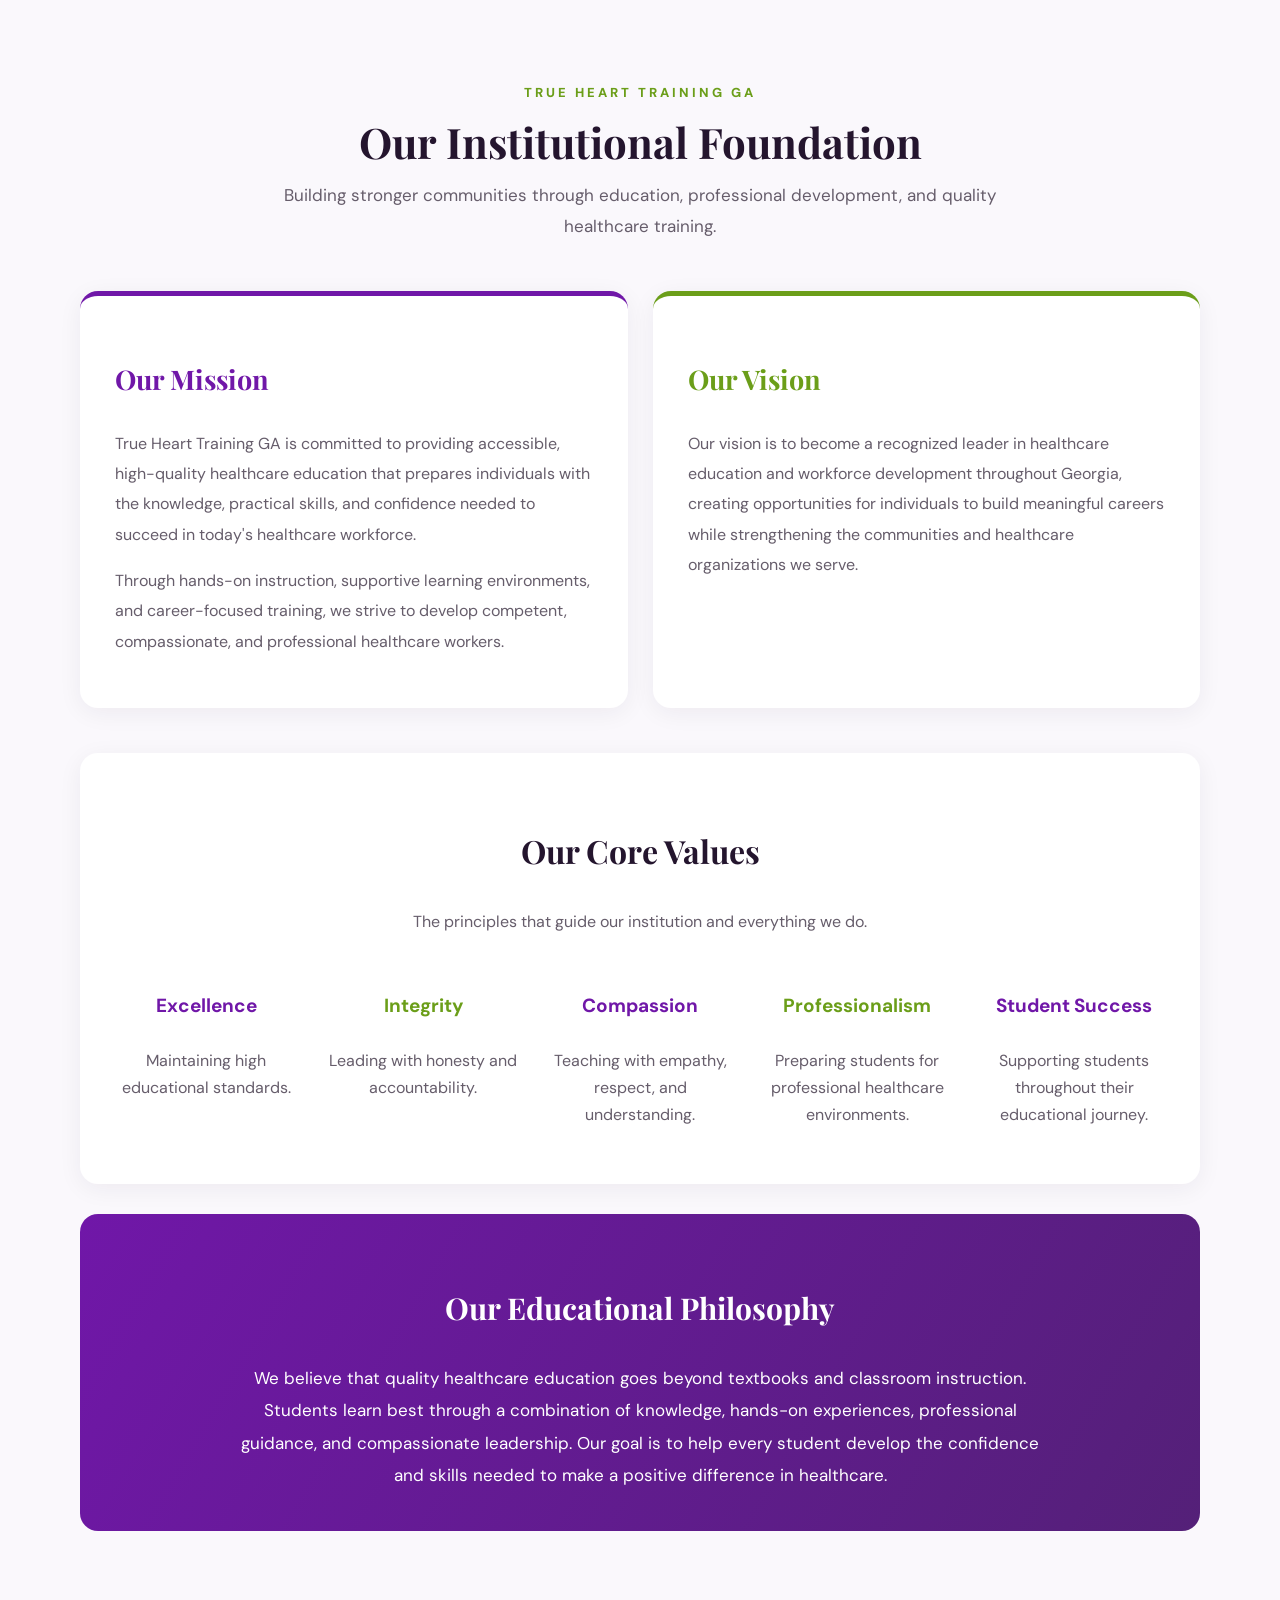
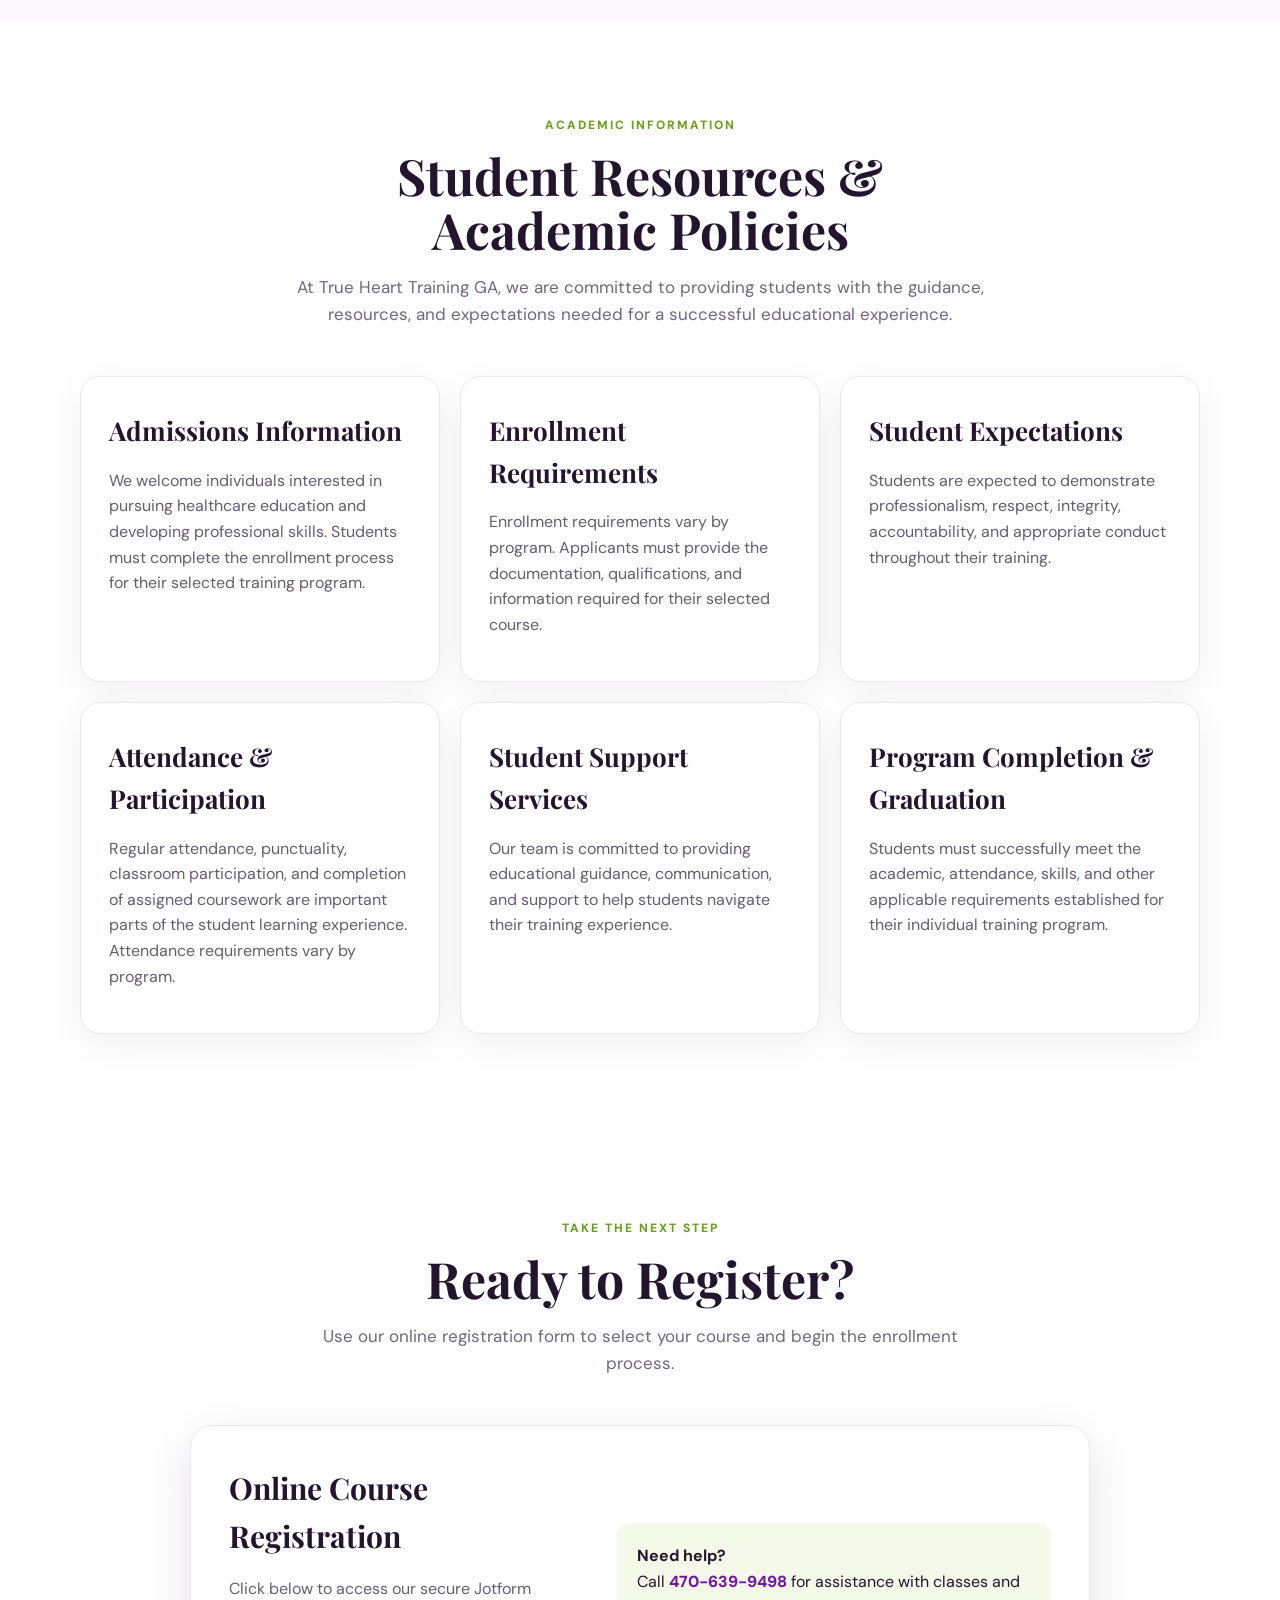
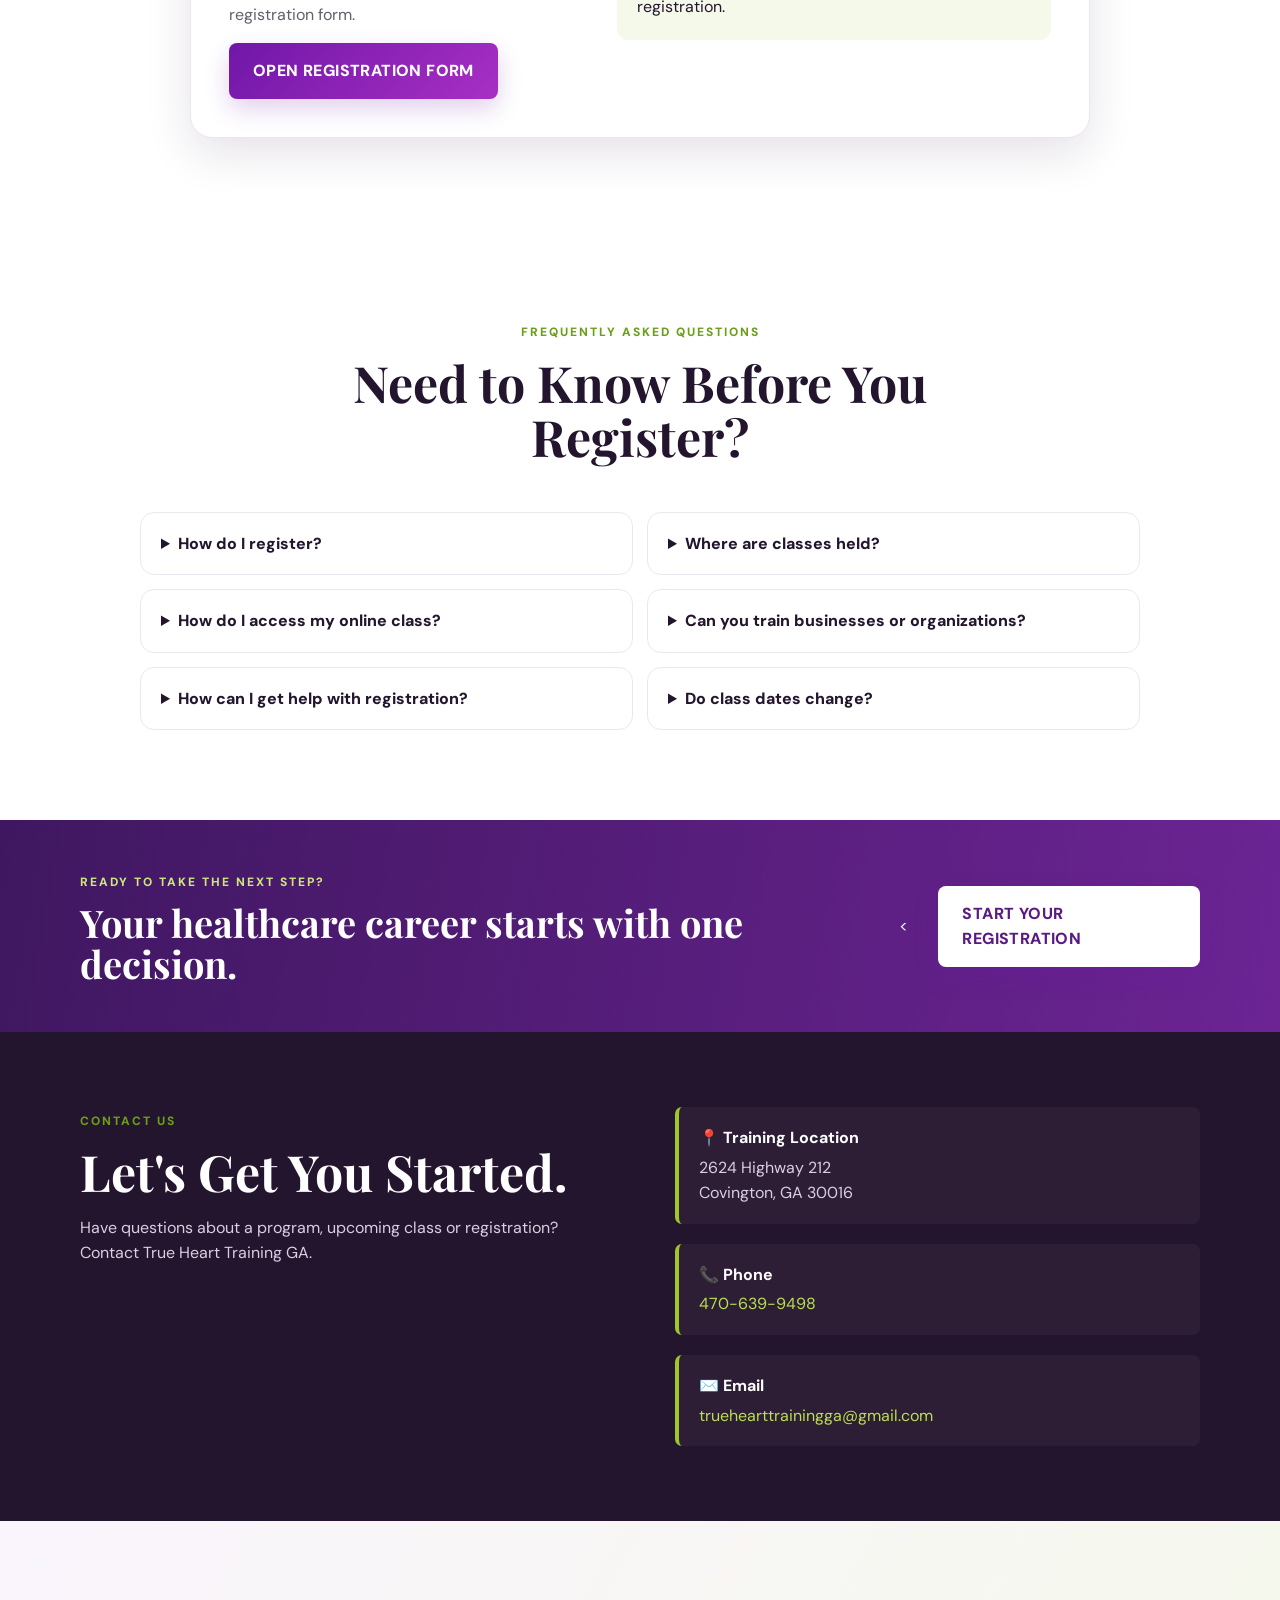
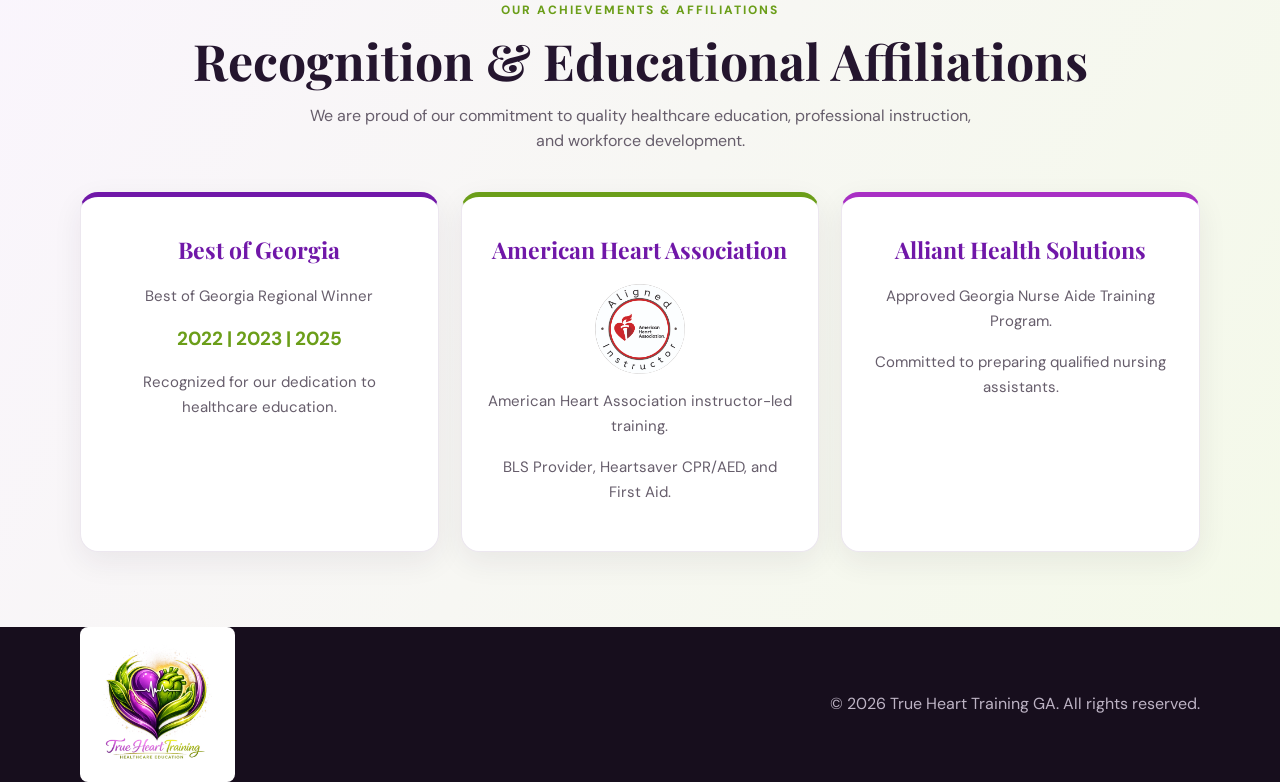
==== commit 8502053c: "Update registration link in index.html" ====
--- a/index.html
+++ b/index.html
@@ -524,7 +524,7 @@
 <section class="cta-band">
   <div class="container cta-inner">
     <div><span class="eyebrow">READY TO TAKE THE NEXT STEP?</span><h2>Your healthcare career starts with one decision.</h2></div>
-    <a class="btn primary" href="{jotform}" target="_blank" rel="noopener">START YOUR REGISTRATION</a>
+    <<a class="btn primary" href="https://pci.jotform.com/form/211324174253143" target="_blank" rel="noopener">START YOUR REGISTRATION</a>
   </div>
 </section>
 
